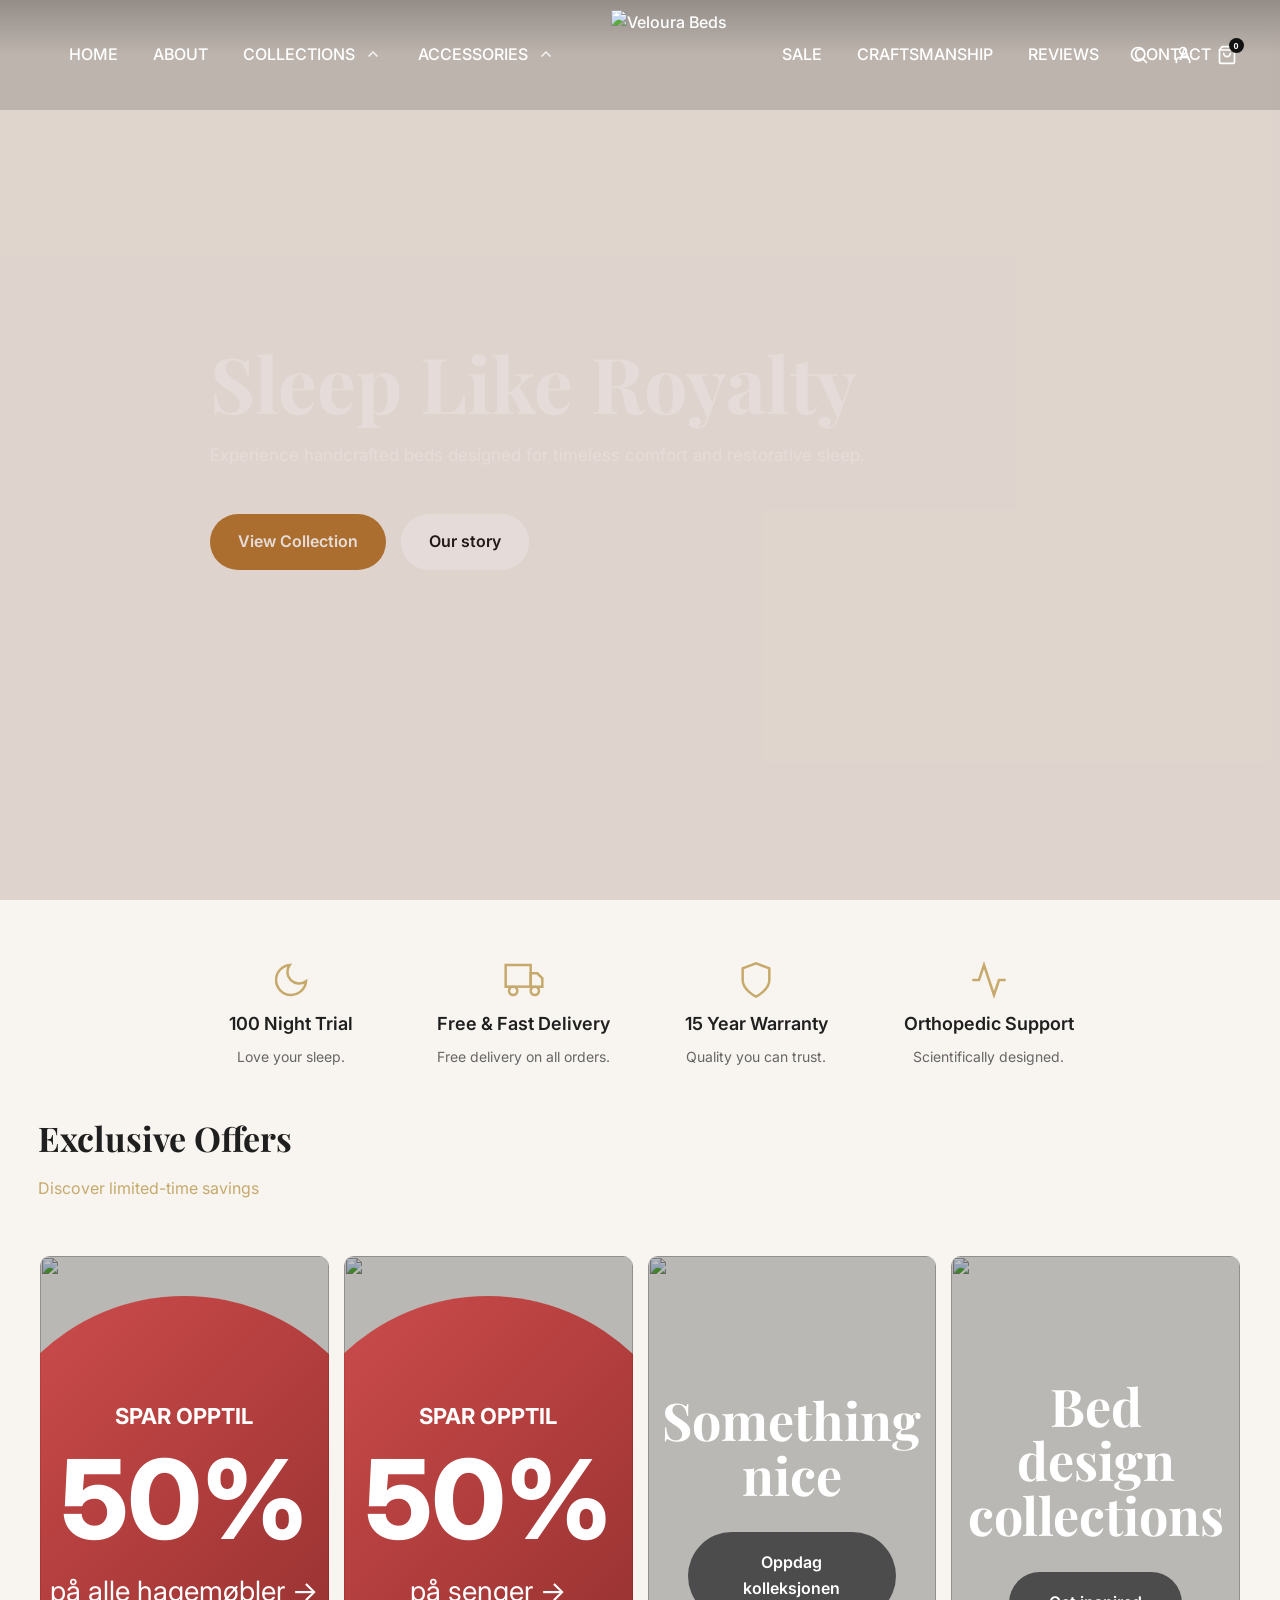
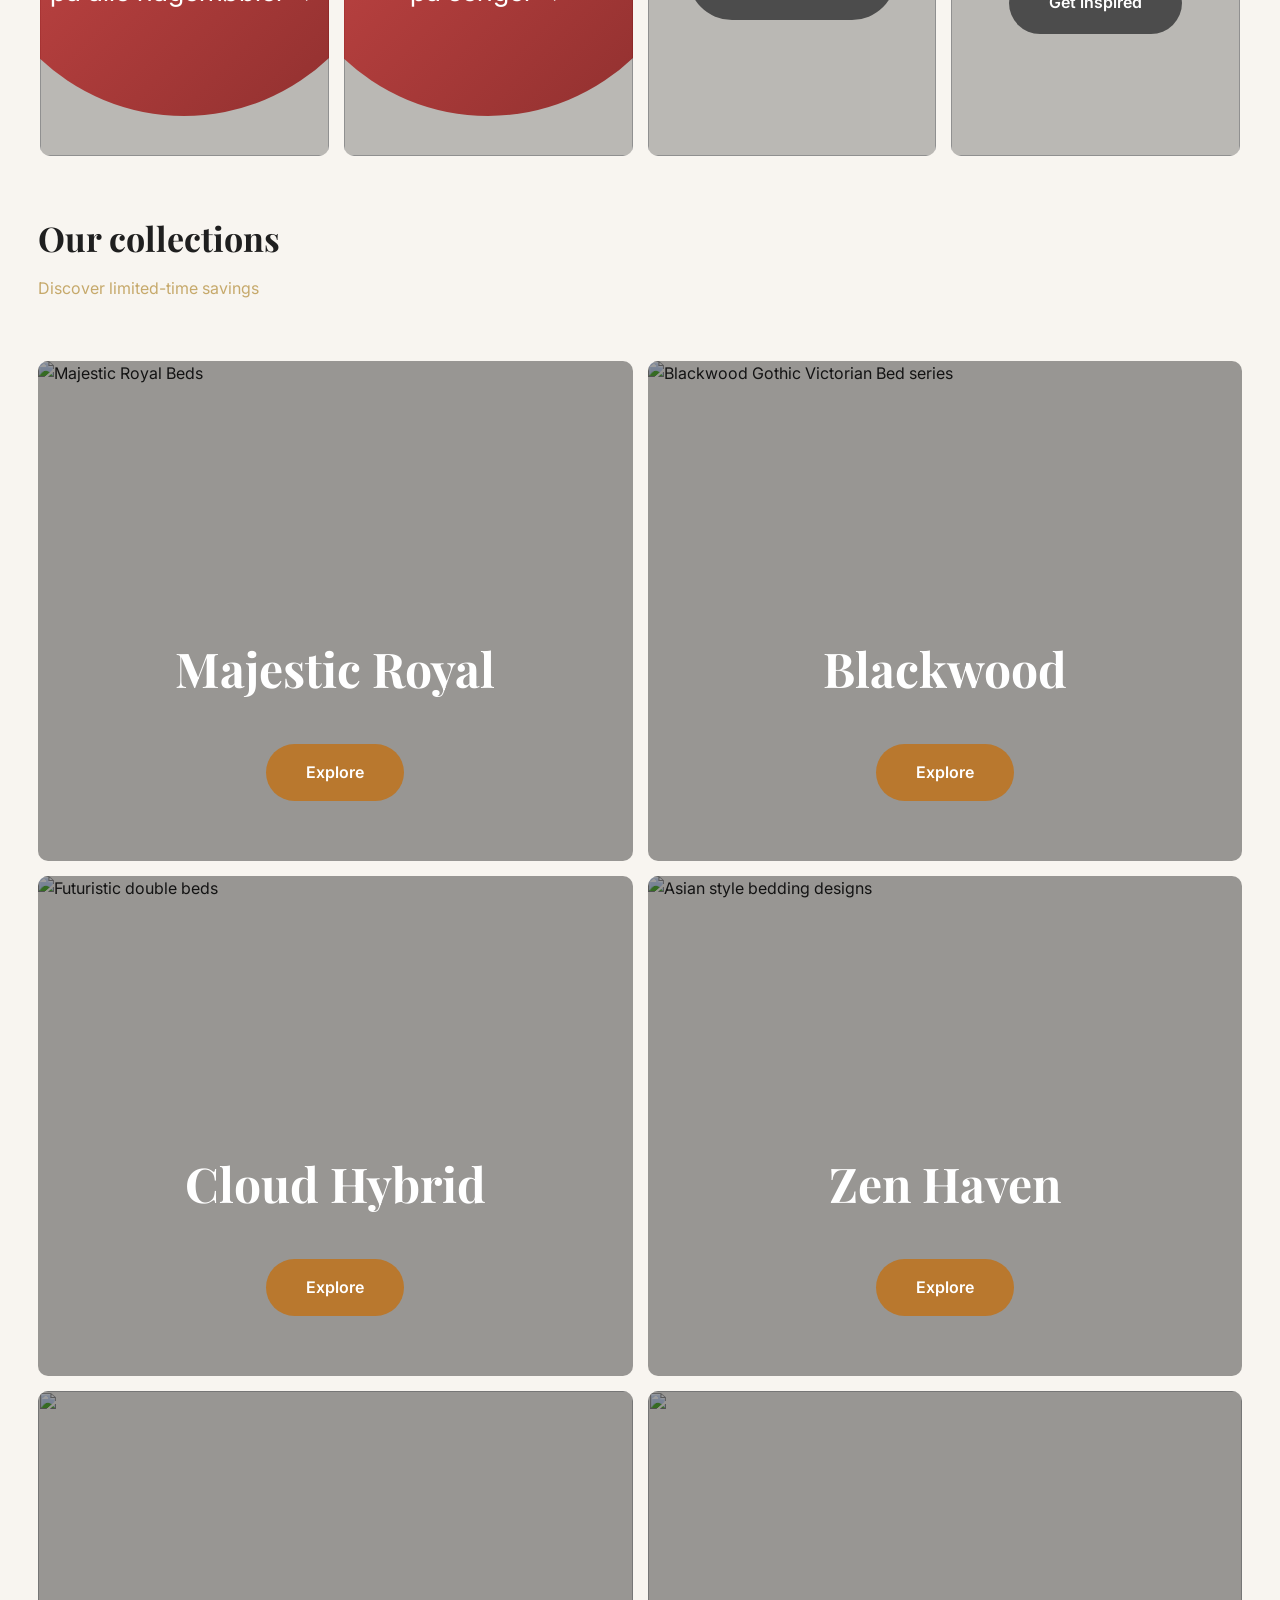
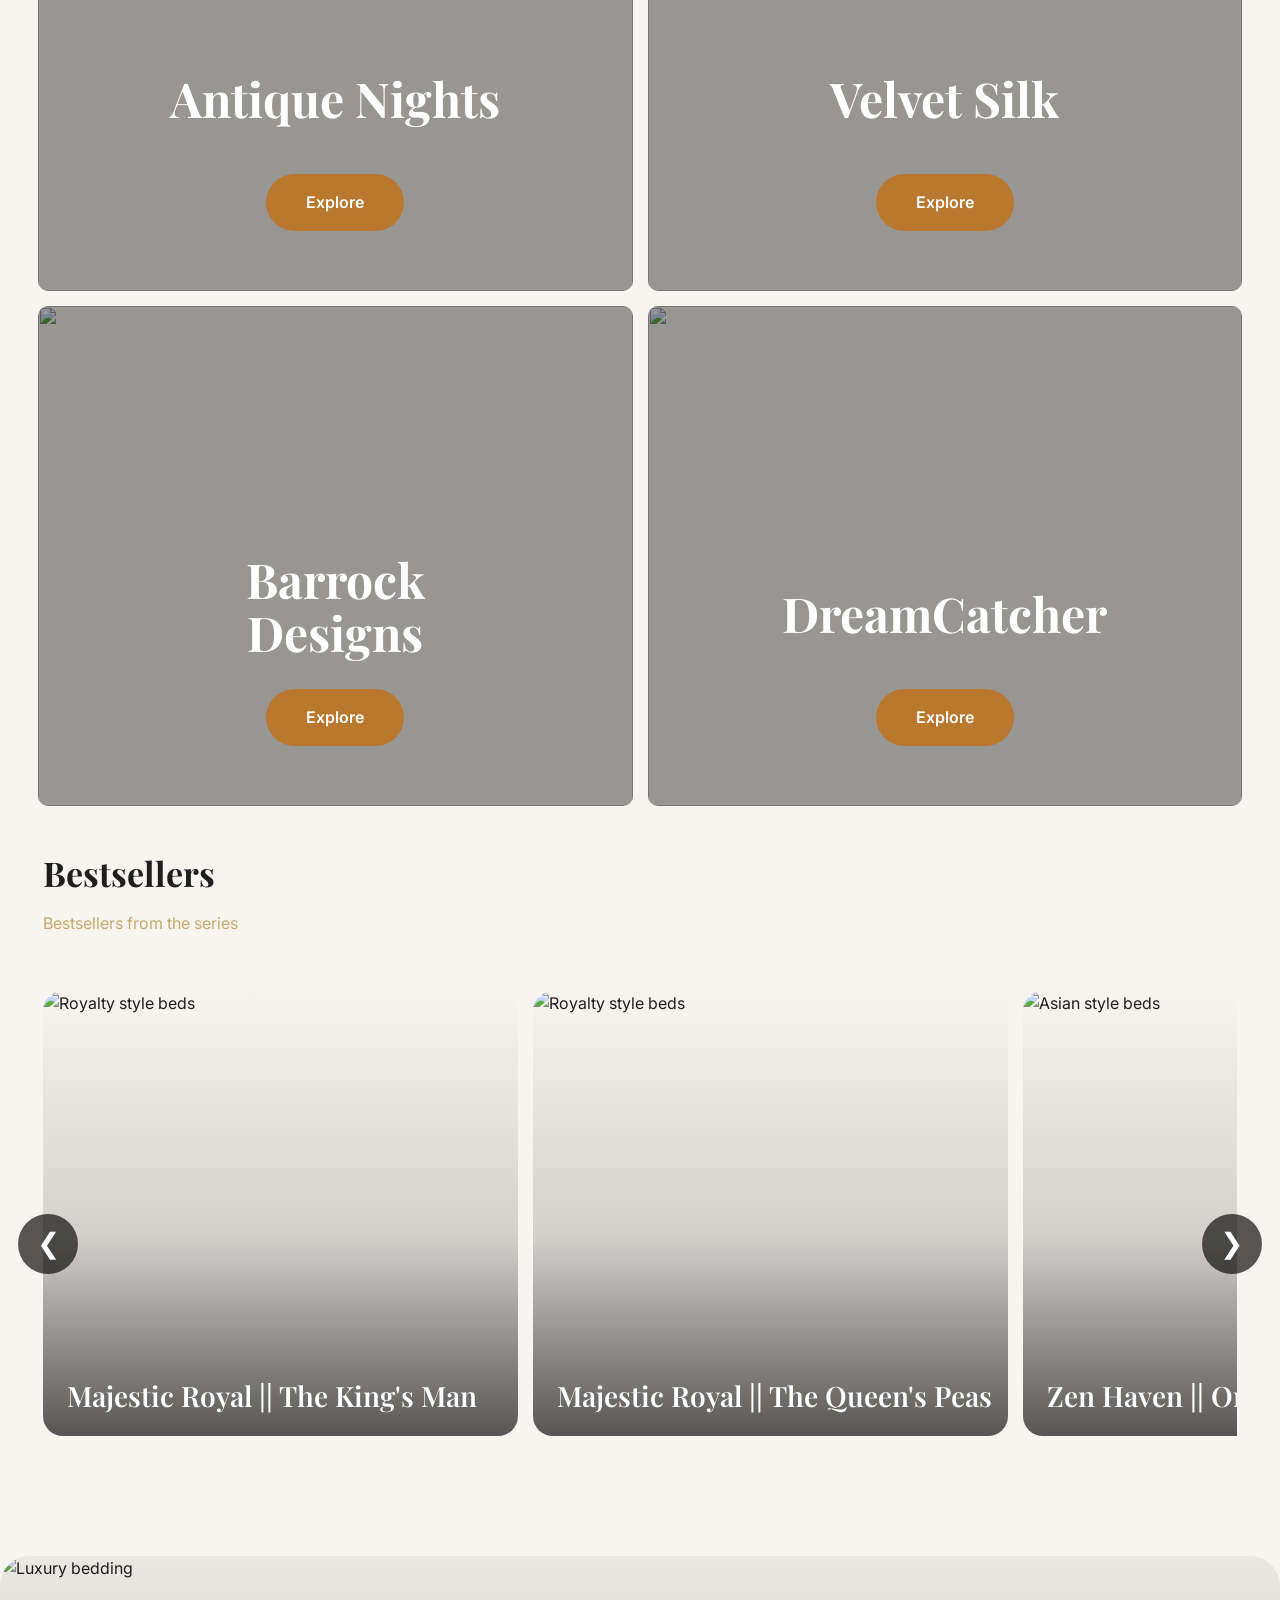
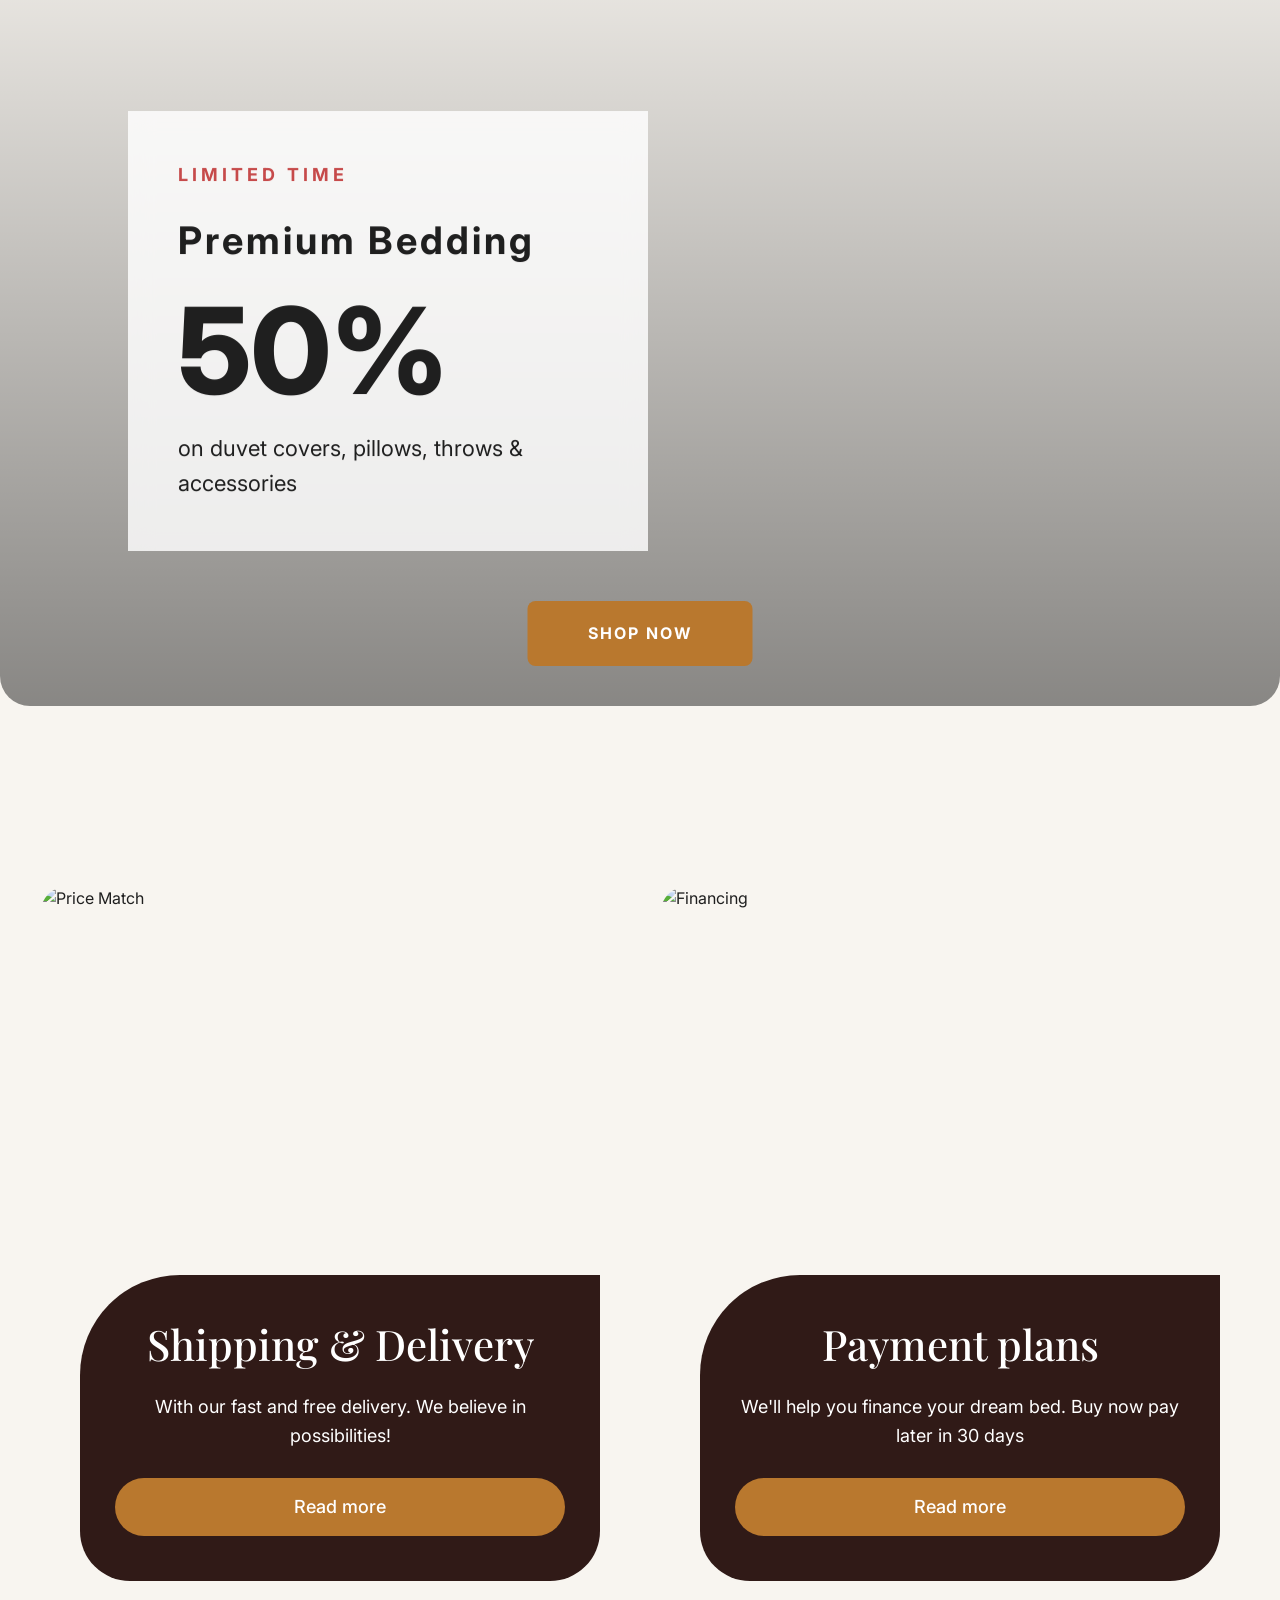
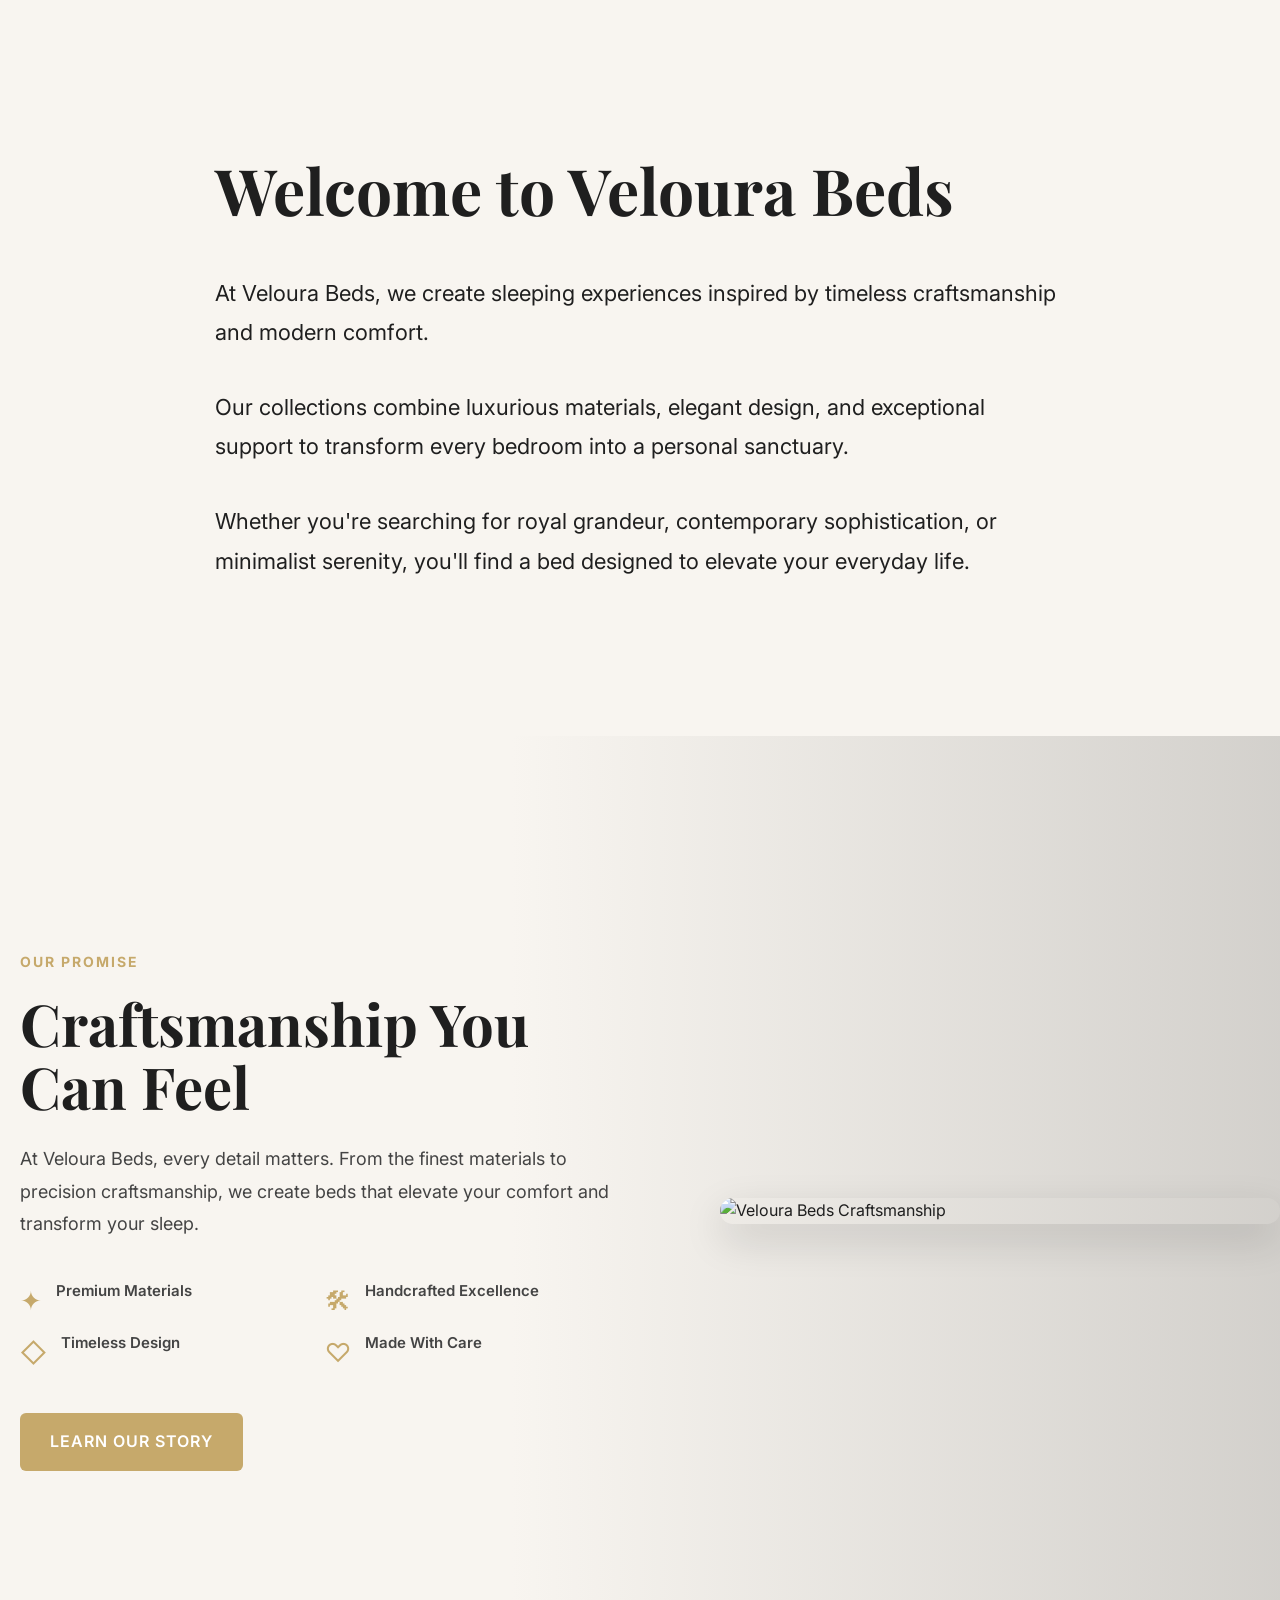
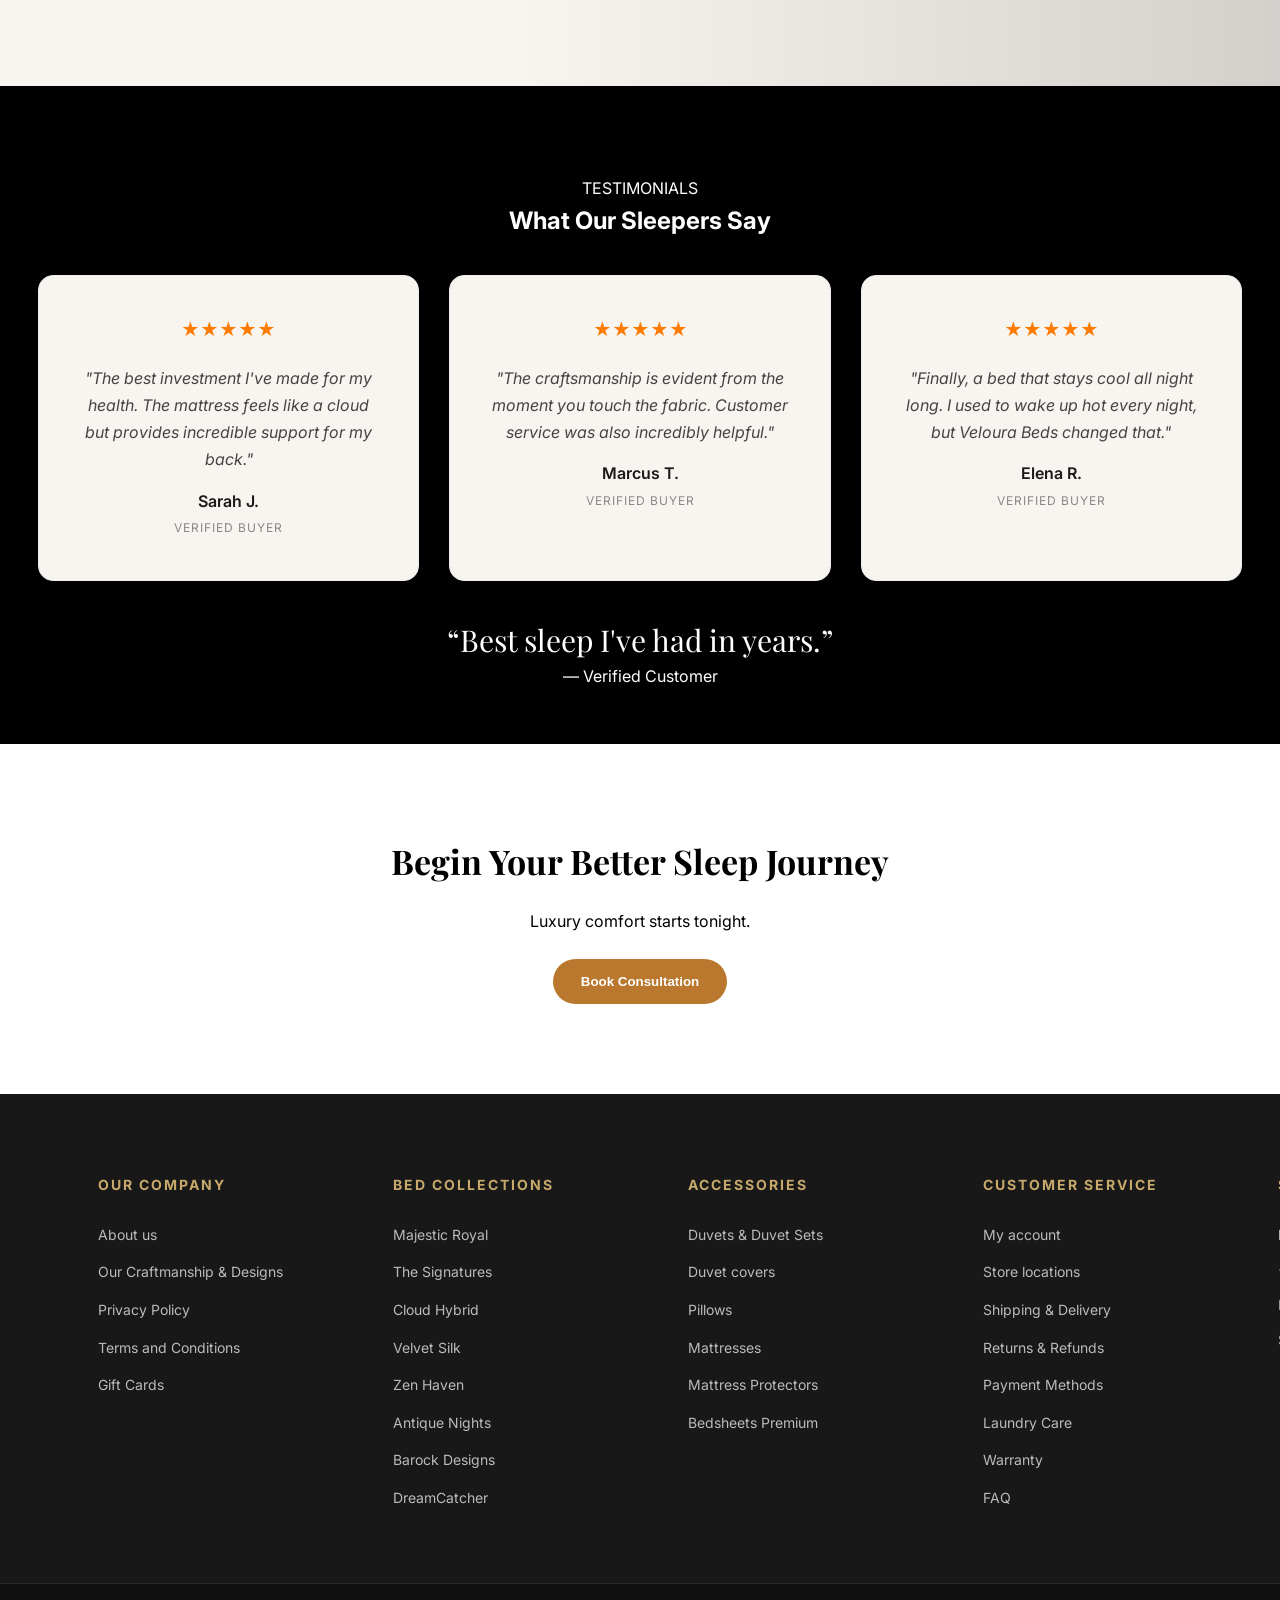
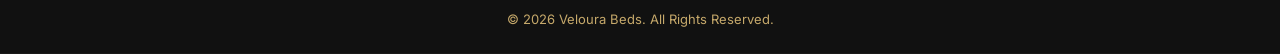
==== index.html @ b25296f1 "Update print statement from 'Hello' to 'Goodbye'" ====
<!-- =========================
VELOURA BEDS - BEGINNER PREMIUM VERSION
Save as: index.html
========================= -->
<!DOCTYPE html>
<html lang="en">
<head>
<meta charset="UTF-8">
<meta name="viewport" content="width=device-width, initial-scale=1.0">
<title>Veloura Beds</title>
<link rel="stylesheet" href="styleSheet-v.2.css">

<!-- Google Fonts -->
<link rel="preconnect" href="https://fonts.googleapis.com">
<link rel="preconnect" href="https://fonts.gstatic.com" crossorigin>

<link href="https://fonts.googleapis.com/css2?family=Playfair+Display:wght@600;700&family=Inter:wght@400;500;600&display=swap" rel="stylesheet">

</head>

<!-- ========================
NAVBAR
======================== -->
<header id="header">

</div>
<div class="container">
<nav>

<ul class="nav-links" id="navLinks">
    <li><a href="#">HOME</a></li>
    <li><a href="#">ABOUT</a></li>

 <!-- DROPDOWN START -->

    <li class="dropdown">
        <a href="javascript:void(0)" id="colLink">
            COLLECTIONS
            <svg class="arrow-icon" width="20" height="20" viewBox="0 0 20 20" fill="none" xmlns="http://www.w3.org/2000/svg">
                <mask id="mask0_1107_1307" maskUnits="userSpaceOnUse" x="0" y="0" width="20" height="20">
                    <rect width="20" height="20" transform="matrix(1 0 0 -1 0 20)" fill="#D9D9D9"></rect>
                </mask>
                <g mask="url(#mask0_1107_1307)">
                    <path d="M10 6.9375L5 11.9375L6.0625 13L10 9.0625L13.9375 13L15 11.9375L10 6.9375Z" fill="currentColor"></path>
                </g>
            </svg>
        </a>

    <!-- The Mega Menu Container -->
    <div class="mega-menu" id="colMenu">
        <div class="container mega-grid">
            <a href="majestic_royal.html" class="mega-item">
                <img src="./Pics_and_Wireframes/2150754887.jpg" alt="Luxury beds">
                <span>Majestic Royal</span>
            </a>

            <a href="#" class="mega-item">
                <img src="folder/ChatGPT Image Jun 21, 2026, 07_12_29 PM.png" alt="Gothic Victorian style bed series">
                <span>Blackwood</span>
            </a>

            <a href="#" class="mega-item">
                <img src="folder/ChatGPT Image May 8, 2026, 06_52_47 AM.png" alt="Futuristic double beds">
                <span>Cloud Hybrid</span>
            </a>

             <a href="#" class="mega-item">
                <img src="folder/2150497255.jpg" alt="DreamCather beds">
                <span>DreamCatcher</span>
            </a>

            <a href="#" class="mega-item">
                <img src="folder/ChatGPT Image May 8, 2026, 06_44_37 AM.png" alt="Luxury beds">
                <span>Antique Nights</span>
            </a>
    
            <a href="#" class="mega-item">
                <img src="./Pics_and_Wireframes/ChatGPT Image Jun 21, 2026, 06_50_51 PM.png" alt="Velvet Silk Beds">
                <span>Velvet Silk</span>
            </a>
             <a href="#" class="mega-item">
                <img src="./Pics_and_Wireframes/ChatGPT Image Jun 21, 2026, 06_00_32 PM.png" alt="Vintage inspired Beds">
                <span>Barock Designs</span>
            </a>
             <a href="#" class="mega-item">
                <img src="folder/ChatGPT Image Jun 21, 2026, 04_44_17 PM.png" alt="Iron beds">
                <span>Zen Haven</span>
            </a>

            <!-- Add more items as needed -->
        </div>
    </div>
</li>

<!-- ACCESSORIES MEGA MENU -->

   <li class="dropdown">
    <a href="javascript:void(0)" id="accLink">
        ACCESSORIES
        <svg class="arrow-icon" width="20" height="20" viewBox="0 0 20 20" fill="none" xmlns="http://www.w3.org/2000/svg">
            <mask id="mask0_1107_1308" maskUnits="userSpaceOnUse" x="0" y="0" width="20" height="20">
                <rect width="20" height="20" transform="matrix(1 0 0 -1 0 20)" fill="#D9D9D9"></rect>
            </mask>
            <g mask="url(#mask0_1107_1308)">
                <path d="M10 6.9375L5 11.9375L6.0625 13L10 9.0625L13.9375 13L15 11.9375L10 6.9375Z" fill="currentColor"></path>
            </g>
        </svg>
    </a>

    <div class="mega-menu" id="accMenu">
        <div class="container mega-grid">

            <a href="#" class="mega-item">
                <img src="./Pics_and_Wireframes/ChatGPT Image Jun 3, 2026, 11_04_58 PM.png" alt="Luxury mattresses">
                <span>Mattresses</span>
            </a>

            <a href="#" class="mega-item">
                <img src="./Pics_and_Wireframes/medium-vecteezy_close-up-mattress-soft-bed-comfort-sleep-bedroom-relaxation_74135412_medium.jpg" alt="Mattress Protectors">
                <span>Mattress Protection</span>
            </a>
            
            <a href="#" class="mega-item">
                <img src="./Pics_and_Wireframes/vecteezy_softness-and-elegance-old-fashioned-textiles-pile-high_32946706.jpg" alt="Premium duvets">
                <span>Duvets & Duvet covers</span>
            </a>

            <a href="#" class="mega-item">
                <img src="./Pics_and_Wireframes/StockCake-Luxurious_Pillow_Collection-1540977-medium.jpg" alt="Pillows">
                <span>Pillows & Pillowcases</span>
            </a>

            <a href="#" class="mega-item">
                <img src="./Pics_and_Wireframes/vecteezy_soft-pillows-on-bed-with-rumpled-sheets-and-colorful-ambient_74222308.jpg" alt="Bedsheets">
                <span>Bedsheets</span>
            </a>

              <a href="#" class="mega-item">
                <img src="./Pics_and_Wireframes/ChatGPT Image Jun 20, 2026, 11_22_23 PM.png" alt="Luxury Comforters">
                <span>Comforters</span>
            </a>

              <a href="#" class="mega-item">
                <img src="./Pics_and_Wireframes/a-satinfinished-fitted-sheet-smooth-and-soft-to-the-touch-perfectly-fitted-on-a-kingsize-bed-photo.jpg" alt="Luxury Throws">
                <span>Silk & Satins</span>
            </a>

            <a href="#" class="mega-item">
                <img src="./Pics_and_Wireframes/kelly-sikkema-_ZK691wQaS0-unsplash.jpg" alt="Luxury Throws">
                <span>Throws & Blankets</span>
            </a>

        </div>
    </div>
</li>

<li class="nav-logo">
    <a href="#">
        <img src="./Pics_and_Wireframes/ChatGPT Image LOGO transparent with text Jun 6, 2026, 06_25_38 PM.png"
             alt="Veloura Beds">
    </a>
</li>
<!-- DROPDOWN END -->
    <li><a href="#sale">SALE</a></li>
    <li><a href="#about">CRAFTSMANSHIP</a></li>
    <li><a href="#reviews">REVIEWS</a></li>
    <li><a href="#contact">CONTACT</a></li>
    </ul>

    <div class="nav-right">
        <button class="icon-btn search-trigger">
            <svg xmlns="http://www.w3.org/2000/svg" width="20" height="20" viewBox="0 0 24 24" fill="none" stroke="currentColor" stroke-width="2" stroke-linecap="round" stroke-linejoin="round"><circle cx="11" cy="11" r="8"></circle><line x1="21" y1="21" x2="16.65" y2="16.65"></line></svg>
        </button>

        <button class="icon-btn user-trigger">
        <svg xmlns="http://www.w3.org/2000/svg" width="20" height="20" viewBox="0 0 24 24" fill="none" stroke="currentColor" stroke-width="2" stroke-linecap="round" stroke-linejoin="round"><path d="M20 21v-2a4 4 0 0 0-4-4H8a4 4 0 0 0-4 4v2"></path><circle cx="12" cy="7" r="4"></circle></svg>
    </button>

        <button class="icon-btn cart-trigger">
            <svg xmlns="http://www.w3.org/2000/svg" width="20" height="20" viewBox="0 0 24 24" fill="none" stroke="currentColor" stroke-width="2" stroke-linecap="round" stroke-linejoin="round"><path d="M6 2L3 6v14a2 2 0 0 0 2 2h14a2 2 0 0 0 2-2V6l-3-4Z"></path><line x1="3" y1="6" x2="21" y2="6"></line><path d="M16 10a4 4 0 0 1-8 0"></path></svg>
            <span class="cart-count">0</span>
        </button>
    </div>
<div class="menu" id="menuBtn">☰</div>

</nav>
</div>
</header>

<!-- ========================
HERO
======================== -->
<section class="hero">
    <div class="container hero-content">
            <div class="hero-content">
                <h1>Sleep Like Royalty</h1>
                <p>Experience handcrafted beds designed for timeless comfort and restorative sleep.</p>
                    <div class="btn-group">
                        <a href="#products" class="btn gold">View Collection</a>
                        <a href="#about" class="btn light">Our story</a>
                    </div>
            </div>
    </div>
</section>

<!-- ========================
TRUST
======================== -->
<section class="trust reveal">
    <div class="trust-item">
            <svg class="trust-icon" width="24" height="24" viewBox="0 0 24 24" fill="none" stroke="currentColor" stroke-width="2">
                <path d="M21 12.79A9 9 0 1 1 11.21 3 7 7 0 0 0 21 12.79z"></path>
            </svg>
            <h4>100 Night Trial</h4>
            <p>Love your sleep.</p>
        </div>

        <div class="trust-item">
            <svg class="trust-icon" width="24" height="24" viewBox="0 0 24 24" fill="none" stroke="currentColor" stroke-width="2">
                <rect x="1" y="3" width="15" height="13"></rect>
                <polygon points="16 8 20 8 23 11 23 16 16 16 16 8"></polygon>
                <circle cx="5.5" cy="18.5" r="2.5"></circle>
                <circle cx="18.5" cy="18.5" r="2.5"></circle>
            </svg>
            <h4>Free & Fast Delivery</h4>
            <p>Free delivery on all orders.</p>
        </div>

        <div class="trust-item">
            <svg class="trust-icon" width="24" height="24" viewBox="0 0 24 24" fill="none" stroke="currentColor" stroke-width="2">
                <path d="M12 22s8-4 8-10V5l-8-3-8 3v7c0 6 8 10 8 10z"></path>
            </svg>
            <h4>15 Year Warranty</h4>
            <p>Quality you can trust.</p>
        </div>

        <div class="trust-item">
            <svg class="trust-icon" width="24" height="24" viewBox="0 0 24 24" fill="none" stroke="currentColor" stroke-width="2">
                <path d="M22 12h-4l-3 9L9 3l-3 9H2"></path>
            </svg>
            <h4>Orthopedic Support</h4>
            <p>Scientifically designed.</p>
        </div>
</section>

<!-- ========================
EXCLUSIVE OFFERS
======================== -->

<!-- SALE SECTION -->

<section class="campaign-section">

    <div class="container">
        <div class="title">
            <div class="title-text">
                <h2>Exclusive Offers</h2>
                <p>Discover limited-time savings</p>
            </div>
        </div>
    </div>

<section class="campaign-grid">

    <a href="#" class="campaign-card">
        <img src="./Pics_and_Wireframes/29870 (1).jpg" alt="">

        <div class="sale-circle">
            <span class="small-text">SPAR OPPTIL</span>
            <span class="big-text">50%</span>
            <span class="bottom-text">
                på alle hagemøbler →
            </span>
        </div>
    </a>

    <a href="#" class="campaign-card">
        <img src="./Pics_and_Wireframes/ChatGPT Image May 8, 2026, 06_44_37 AM.png" alt="">

        <div class="sale-circle">
            <span class="small-text">SPAR OPPTIL</span>
            <span class="big-text">50%</span>
            <span class="bottom-text">
                på senger →
            </span>
        </div>
    </a>

    <a href="#" class="campaign-card">

        <img src="./Pics_and_Wireframes/Antique-canopy-bed.jpg" alt="">

        <div class="campaign-overlay">
            <h3>Something nice</h3>

            <span class="campaign-btn">
                Oppdag kolleksjonen
            </span>
        </div>

    </a>

    <a href="#" class="campaign-card">

        <img src="./Pics_and_Wireframes/maxresdefault.jpg" alt="">

        <div class="campaign-overlay">
            <h3>Bed design collections</h3>

            <span class="campaign-btn">
                Get inspired
            </span>
        </div>

    </a>

</section>

<!-- ========================
PRODUCTION BOX 1
======================== -->

<div class="container">
    <div class="title">
            <div class="title-text">
                <h2>Our collections</h2>
                <p>Discover limited-time savings</p>
            </div>
        </div>
</div>

<section class="promo-section">

    <div class="promo-card">
        <img src="./2150754887.jpg" alt="Majestic Royal Beds">
        <div class="promo-overlay">
            <h3>Majestic Royal</h3>
            <a href="./majestic_royal.html" class="promo-btn">Explore</a>
        </div>
    </div>

    <div class="promo-card">
         <img src="./Pics_and_Wireframes/ChatGPT Image Jun 21, 2026, 06_31_23 PM.png" alt="Blackwood Gothic Victorian Bed series">
        <div class="promo-overlay">
            <h3>Blackwood</h3>
            <a href="#" class="promo-btn">Explore</a>
        </div>
    </div>

    <div class="promo-card">
        <img src="./Pics_and_Wireframes/ChatGPT Image May 8, 2026, 06_52_47 AM.png" alt="Futuristic double beds">
        <div class="promo-overlay">
            <h3>Cloud Hybrid</h3>
            <a href="#" class="promo-btn">Explore</a>
        </div>
    </div>

    <div class="promo-card">
        <img src="./Pics_and_Wireframes/ChatGPT Image Jun 21, 2026, 04_41_01 PM.png" alt="Asian style bedding designs">
        <div class="promo-overlay">
            <h3>Zen Haven</h3>
            <a href="#" class="promo-btn">Explore</a>
        </div>
    </div>

    <div class="promo-card">
        <img src="./Pics_and_Wireframes/sumojp-ai-generated-8698112_1280.png" alt="">
        <div class="promo-overlay">
            <h3>Antique Nights</h3>
            <a href="#" class="promo-btn">Explore</a>
        </div>
    </div>

    <div class="promo-card">
        <img src="./Pics_and_Wireframes/ChatGPT Image Jun 21, 2026, 07_04_21 PM.png" alt="">
        <div class="promo-overlay">
            <h3>Velvet Silk</h3>
            <a href="#" class="promo-btn">Explore</a>
        </div>
    </div>

    <div class="promo-card">
        <img src="./Pics_and_Wireframes/ChatGPT Image Jun 21, 2026, 06_25_49 PM.png" alt="">
        <div class="promo-overlay">
            <h3>Barrock Designs</h3>
            <a href="#" class="promo-btn">Explore</a>
        </div>
    </div>

    <div class="promo-card">
        <img src="./Pics_and_Wireframes/ai-generated-modern-bedroom-with-sunset-view-and-tranquil-design-free-photo.jpg" alt="">
        <div class="promo-overlay">
            <h3>DreamCatcher</h3>
            <a href="#" class="promo-btn">Explore</a>
        </div>
    </div>

</section>

<!-- ========================
PRODUCTION BOX 2
======================== -->
<section class="products reveal" id="products">
<div class="container">

<div class="title">
    <div class="title-text">
         <h2>Bestsellers</h2>
         <p>Bestsellers from the series</p>
    </div>
</div>

<!-- <div class="brand-grid"> -->
<div class="brand-slider-wrapper">
        <button class="brand-arrow prev">❮</button>
    <div class="brand-slider">

<!-- Brand Cards -->

        <a href="majestic_royal.html" class="brand-card">
            <img src="./Pics_and_Wireframes/ChatGPT Image Jun 3, 2026, 09_06_15 PM copy.png" alt="Royalty style beds">
            <span>Majestic Royal || The King's Man</span>
        </a>

         <a href="majestic_royal.html" class="brand-card">
            <img src="./Pics_and_Wireframes/ChatGPT Image Jun 3, 2026, 09_39_33 PM.png" alt="Royalty style beds">
            <span>Majestic Royal || The Queen's Peas</span>
        </a>

        <a href="#" class="brand-card">
            <img src="./Pics_and_Wireframes/ChatGPT Image Jun 21, 2026, 09_51_49 AM.png" alt="Asian style beds">
            <span>Zen Haven || Omh</span>
        </a>

            <a href="#" class="brand-card">
            <img src="./Pics_and_Wireframes/ChatGPT Image Jun 21, 2026, 09_52_03 AM.png" alt="Asian fusion series">
            <span>Zen Haven || State of Mind</span>
        </a>

        <a href="#" class="brand-card">
            <img src="./Pics_and_Wireframes/2151176371.jpg" alt="Futurustic Beds">
            <span>Cloud Hybrid || Above & Beyond</span>
        </a>
        
        <a href="#" class="brand-card">
            <img src="./Pics_and_Wireframes/ChatGPT Image Jun 21, 2026, 10_44_38 AM.png" alt="DreamCatcher series">
            <span>Cloud Hybrid || SnoozeHub</span>
        </a>

        <a href="#" class="brand-card">
            <img src="./Pics_and_Wireframes/ChatGPT Image Jun 21, 2026, 05_06_33 PM.png" alt="Gothic Victorian style series">
            <span>Blackwood || Noctyssa</span>
        </a>

        <a href="#" class="brand-card">
            <img src="./Pics_and_Wireframes/ChatGPT Image Jun 21, 2026, 05_19_09 PM.png" alt="Gothic Victorian style series">
            <span>Blackwood || Thaloria</span>
        </a>

        <a href="#" class="brand-card">
            <img src="./Pics_and_Wireframes/ChatGPT Image Jun 21, 2026, 05_27_11 PM.png" alt="DreamCatcher dreamy bed style">
            <span>DreamCatcher || Chase the Sun</span>
        </a>

           <a href="#" class="brand-card">
            <img src="./Pics_and_Wireframes/29887.jpg" alt="DreamCatcher dreamy bed style series">
            <span>DreamCatcher || Tranquility</span>
        </a>

        <a href="#" class="brand-card">
        <img src="./Pics_and_Wireframes/ChatGPT Image Jun 21, 2026, 01_33_12 PM.png">
        <span>Antique Nights || Indra</span>
    </a>

    <a href="#" class="brand-card">
            <img src="./Pics_and_Wireframes/ChatGPT Image Jun 21, 2026, 09_20_28 AM.png" alt="Antique Nights series">
            <span>Antique Nights || Arabia</span>
        </a>

    <a href="#" class="brand-card">
        <img src="./Pics_and_Wireframes/ChatGPT Image Jun 21, 2026, 10_01_47 AM.png">
        <span>Velvet Silk || Night of Satin</span>
    </a>

    <a href="#" class="brand-card">
        <img src="./Pics_and_Wireframes/ChatGPT Image Jun 21, 2026, 06_50_51 PM.png">
        <span>Velvet Silk || Smooth as Silk</span>
    </a>

    <a href="#" class="brand-card">
            <img src="./Pics_and_Wireframes/ChatGPT Image Jun 21, 2026, 06_00_32 PM.png" alt="Barrock minimalistic bed Design series">
            <span>Barrock Designs || Pegion</span>
        </a>

    <a href="#" class="brand-card">
            <img src="./Pics_and_Wireframes/ChatGPT Image Jun 21, 2026, 06_45_07 PM.png" alt="Barrock minimalistic bed Design series">
            <span>Barrock Designs || Solveg</span>
        </a>
</div>
    <button class="brand-arrow next">❯</button>
</div>
</section>

<!-- ========================
PRODUCT BANNER
========================  -->

<section class="accessory-banner" id="sale">
    <div class="banner-image">
        <img src="./Pics_and_Wireframes/pexels-anntarazevich-5629138.jpg" alt="Luxury bedding">

        <div class="banner-offer">
            <span class="offer-tag">
                LIMITED TIME
            </span>
            <h3>Premium Bedding</h3>
            <div class="offer-percent">
                50%
            </div>
            <p>
                on duvet covers, pillows,
                throws & accessories
            </p>
        </div>
        <a href="#" class="banner-btn">
            SHOP NOW
        </a>
    </div>
</section>

<!-- ========================
PRODUCTS FINANCE SOLUTION
======================== -->

<section class="service-section">

    <div class="service-card">
        <img src="./120960.jpg" alt="Price Match">

        <div class="service-content">
            <h3>Shipping & Delivery </h3>
            <p>With our fast and free delivery. We believe in possibilities!</p>
            <a href="#" class="service-btn">
                Read more
            </a>
        </div>
    </div>

    <div class="service-card">
        <img src="./Pics_and_Wireframes/5657.jpg" alt="Financing">

        <div class="service-content">
            <h3>Payment plans</h3>
            <p>We'll help you finance your dream bed. Buy now pay later in 30 days</p>
            <a href="#" class="service-btn">
                Read more
            </a>
        </div>
    </div>
</section>

<!-- ======================================
COMPANY EDITORIAL - ABOUT US WELCOMING TXT
=========================================== -->

<section class="company-editorial">

    <div class="container editorial-content">

        <h2>Welcome to Veloura Beds</h2>

        <p>
            At Veloura Beds, we create sleeping experiences inspired by
            timeless craftsmanship and modern comfort.
        </p>

        <p>
            Our collections combine luxurious materials, elegant design,
            and exceptional support to transform every bedroom into a
            personal sanctuary.
        </p>

        <p>
            Whether you're searching for royal grandeur, contemporary
            sophistication, or minimalist serenity, you'll find a bed
            designed to elevate your everyday life.
        </p>

    </div>

</section>

<!-- ========================
ABOUT
======================== -->

<section class="craftsmanship" id="about">
    <div class="craft-overlay"></div>
    <div class="container craft-grid">

        <!-- LEFT CONTENT -->
        <div class="craft-text">
            <span class="mini-title">OUR PROMISE</span>
            <h2>Craftsmanship You Can Feel</h2>
            <p>
                At Veloura Beds, every detail matters.
                From the finest materials to precision craftsmanship,
                we create beds that elevate your comfort
                and transform your sleep.
            </p>

                <!-- ICON ROW -->
                <div class="craft-icons">
                        <div class="icon-box">
                        <span>✦</span>
                        <p>Premium Materials</p>
                        </div>

                        <div class="icon-box">
                        <span>🛠</span>
                        <p>Handcrafted Excellence</p>
                        </div>

                        <div class="icon-box">
                        <span>◇</span>
                        <p>Timeless Design</p>
                        </div>

                        <div class="icon-box">
                        <span>♡</span>
                        <p>Made With Care</p>
                        </div>
                </div>
                <a href="#" class="craft-btn">LEARN OUR STORY</a>
        </div>
    <div class="craftsmanship-gallery">
    <img
        src="./Pics_and_Wireframes/ChatGPT Image Jun 7, 2026, 09_06_11 AM.png"
        alt="Veloura Beds Craftsmanship"
        class="craft-collage">
    </div>
</section>

<!-- ========================
TESTIMONIAL/REVIEWS
======================== -->
<section class="reviews reveal" id="reviews">

<div class="container">
    <div class="section-title">
            <span class="sub-label">TESTIMONIALS</span>
            <h2>What Our Sleepers Say</h2>
        </div>

        <div class="reviews-grid">
            <div class="review-card">
                <div class="stars">★★★★★</div>
                <p>"The best investment I've made for my health. The mattress feels like a cloud but provides incredible support for my back."</p>
                <div class="reviewer">
                    <div class="reviewer-info">
                        <span class="name">Sarah J.</span>
                        <span class="status">Verified Buyer</span>
                    </div>
                </div>
            </div>

            <div class="review-card">
                <div class="stars">★★★★★</div>
                <p>"The craftsmanship is evident from the moment you touch the fabric. Customer service was also incredibly helpful."</p>
                <div class="reviewer">
                    <div class="reviewer-info">
                        <span class="name">Marcus T.</span>
                        <span class="status">Verified Buyer</span>
                    </div>
                </div>
            </div>

            <div class="review-card">
                <div class="stars">★★★★★</div>
                <p>"Finally, a bed that stays cool all night long. I used to wake up hot every night, but Veloura Beds changed that."</p>
                <div class="reviewer">
                    <div class="reviewer-info">
                        <span class="name">Elena R.</span>
                        <span class="status">Verified Buyer</span>
                    </div>
                </div>
            </div>
        </div>
    </div>

<div class="quote" id="quote">
“Best sleep I've had in years.”
</div>

<p>— Verified Customer</p>
</div>

</section>

<!-- ========================
CTA
======================== -->

<section class="cta reveal" id="contact">
<div class="container">

<h2>Begin Your Better Sleep Journey</h2>
<p style="margin-bottom:25px;">Luxury comfort starts tonight.</p>

<button class="btn gold">Book Consultation</button>

</div>
</section>

<!-- ========================
FOOTER
======================== -->

<footer>
    <div class="container footer-grid">
        <!-- Brand Section -->
        <div class="footer-col brand">
            <div class="footer-logo">
                <img src="./Pics_and_Wireframes/ChatGPT Image LOGO transparent with text Jun 6, 2026, 06_25_38 PM.png">
            </div>
            <p>Crafted for majestic sleep.<br>Designed for your best life.</p>
            <div class="social-icons">
                <a href="#">📷</a> <a href="#">ⓕ</a> <a href="#">📍</a> <a href="#">▶</a>
            </div>
        </div>

                <!-- Shop Column -->
        <div class="footer-col">
            <h4>OUR COMPANY</h4>
            <ul>
                <li><a href="velouraBeds-about.html">About us</a></li>
                <li><a href="#">Our Craftmanship & Designs</a></li>
                <li><a href="#">Privacy Policy</a></li>
                <li><a href="#">Terms and Conditions</a></li>
                <li><a href="#">Gift Cards</a></li>
            </ul>
        </div>

        <!-- Collection Column -->
        <div class="footer-col">
                <h4>BED COLLECTIONS</h4>
                <ul>
                    <li><a href="#">Majestic Royal</a></li> <!-- This is a majestic royal bedding design (fancy expensive beds feels like royals)-->
                    <li><a href="#">The Signatures</a></li> <!-- This is the store's signature bedding design -->
                    <li><a href="#">Cloud Hybrid</a></li> <!-- This is a futuristic bedding design -->
                    <li><a href="#">Velvet Silk</a></li>
                    <li><a href="#">Zen Haven</a></li> <!-- This is a Asian fusion bedding design -->
                    <li><a href="#">Antique Nights</a></li> <!-- This is a ancient & antique bedding style design -->
                    <li><a href="#">Barock Designs</a></li>
                    <li><a href="#">DreamCatcher</a></li>
                    
                </ul>
            </div>

          <!-- Accessories Column -->
        <div class="footer-col">
                <h4>ACCESSORIES</h4>
                <ul>
                    <li><a href="#">Duvets & Duvet Sets</a></li>
                    <li><a href="#">Duvet covers</a></li>
                    <li><a href="#">Pillows</a></li>
                    <li><a href="#">Mattresses</a></li>
                    <li><a href="#">Mattress Protectors</a></li>
                    <li><a href="#">Bedsheets Premium</a></li>
                </ul>
            </div>

        <!-- Help Column -->
        <div class="footer-col">
            <h4>CUSTOMER SERVICE</h4>
            <ul>
                <li><a href="#">My account</a></li>
                <li><a href="#">Store locations</a></li>
                <li><a href="#">Shipping & Delivery</a></li>
                <li><a href="#">Returns & Refunds</a></li>
                <li><a href="#">Payment Methods</a></li>
                <li><a href="#">Laundry Care</a></li>
                <li><a href="#">Warranty</a></li>
                <li><a href="#">FAQ</a></li>
            </ul>
        </div>

        <!-- Support Column (Contact Info) -->
        <div class="footer-col">
            <h4>SUPPORT</h4>
            <p>hello@velourabeds.com</p>
            <p>+47 123-45678</p>
            <p>Mon - Fri: 9AM - 6PM</p>
            <p>Sat - Sun: 10AM - 4PM</p>
        </div>
    </div>

    <!-- Bottom Bar -->
    <div class="footer-bottom">
        <div class="container flex-bottom">
            <p>© 2026 Veloura Beds. All Rights Reserved.</p>
                <!--<a href="#">Privacy Policy</a> | <a href="#">Terms & Conditions</a>-->
            </div>
        </div>
    </div>
    
</footer>

<button id="backToTop" aria-label="Back to top">
    <svg width="22" height="22" viewBox="0 0 24 24">
        <path d="M6 15L12 9L18 15"
              fill="none"
              stroke="currentColor"
              stroke-width="2"/>
    </svg>
</button>

<!-- ========================
JAVASCRIPT
======================== -->
<script>

/* MOBILE MENU */
const menuBtn = document.getElementById("menuBtn");
const navLinks = document.getElementById("navLinks");

menuBtn.onclick = () => {
navLinks.classList.toggle("show");
};

/* NAVBAR SCROLL */
window.addEventListener("scroll", () => {

const header = document.getElementById("header");

if(window.scrollY > 50){
header.classList.add("scrolled");
}else{
header.classList.remove("scrolled");
}

});

const colLink = document.getElementById("colLink");
const colMenu = document.getElementById("colMenu");

colLink.onclick = (e) => {
    e.stopPropagation(); 
    colMenu.classList.toggle("active"); // This triggers the arrow rotation in CSS
};

// Close menu if clicking anywhere else
window.onclick = (event) => {
    if (colMenu.classList.contains("active")) {
        if (!colMenu.contains(event.target) && event.target !== colLink) {
            colMenu.classList.remove("active");
        }
    }
};

/* MEGA MENUS INTERACTION */

// Toggle Collections Menu
colLink.onclick = (e) => {
    e.stopPropagation();
    accMenu.classList.remove("active"); // Close Accessories if open
    colMenu.classList.toggle("active");
};

// Toggle Accessories Menu
accLink.onclick = (e) => {
    e.stopPropagation();
    colMenu.classList.remove("active"); // Close Collections if open
    accMenu.classList.toggle("active");
};

// Close Collections menu if clicking anywhere else & If clicking outside Accessories link and menu, close it
window.onclick = (event) => {
    if (colMenu.classList.contains("active")) {
        if (!colMenu.contains(event.target) && event.target !== colLink) {
            colMenu.classList.remove("active");
        }
    }

    if (!accMenu.contains(event.target) && event.target !== accLink) {
        accMenu.classList.remove("active");
    }
};

/* SCROLL REVEAL */
const reveals = document.querySelectorAll(".reveal");

function showReveal(){

reveals.forEach(item => {

const top = item.getBoundingClientRect().top;

if(top < window.innerHeight - 100){
item.classList.add("active");
}

});

}

window.addEventListener("scroll", showReveal);
showReveal();


/* BRAND SLIDER (MANUAL SLIDER CLICKING)*/

const brandSlider = document.querySelector(".brand-slider");
const brandPrev = document.querySelector(".brand-arrow.prev");
const brandNext = document.querySelector(".brand-arrow.next");

function smoothScroll(distance, duration) {

    const start = brandSlider.scrollLeft;
    const startTime = performance.now();

    function animate(currentTime) {

        const elapsed = currentTime - startTime;
        const progress = Math.min(elapsed / duration, 1);

        brandSlider.scrollLeft =
            start + distance * progress;;

        if(progress < 1){
            requestAnimationFrame(animate);
        }
    }

    requestAnimationFrame(animate);
}

function getScrollDistance() {
    const card = document.querySelector(".brand-card");
    const gap = 990; // matches your CSS gap
    return card.offsetWidth + gap;
}

brandNext.addEventListener("click", () => {
    brandSlider.scrollBy({
        left: getScrollDistance(),
        behavior: "smooth"
    });
});

brandPrev.addEventListener("click", () => {
    brandSlider.scrollBy({
        left: -getScrollDistance(),
        behavior: "smooth"
    });
});

/* BACK TO TOP BUTTON */

const backToTop = document.getElementById("backToTop");

backToTop.addEventListener("click", () => {
    window.scrollTo({
        top: 0,
        behavior: "smooth"
    });
});

window.addEventListener("scroll", () => {

    const pageHeight =
        document.documentElement.scrollHeight -
        window.innerHeight;

    const halfwayPoint = pageHeight * 0.5;

    if (window.scrollY > halfwayPoint) {
        backToTop.classList.add("show");
    } else {
        backToTop.classList.remove("show");
    }
});

// /* BRAND SLIDER (AUTO SLIDER) */
/*
const brandSlider = document.querySelector(".brand-slider");
const brandPrev = document.querySelector(".brand-arrow.prev");
const brandNext = document.querySelector(".brand-arrow.next");

let scrollInterval;

/*
function startScroll(direction) {
    let speed = 4;

    scrollInterval = setInterval(() => {
        speed = Math.min(speed + 0.1, 10);
        brandSlider.scrollLeft += direction * speed;
    }, 10);
}

/* ---------- CLICK ---------- 

brandNext.addEventListener("click", () => {
    brandSlider.scrollBy({
        left: 410,
        behavior: "smooth"
    });
});

brandPrev.addEventListener("click", () => {
    brandSlider.scrollBy({
        left: -410,
        behavior: "smooth"
    });
});

/* ---------- HOVER AUTO SCROLL ---------- 

function startScroll(direction) {
    scrollInterval = setInterval(() => {
        brandSlider.scrollLeft += direction;
    }, 10);
}

function stopScroll() {
    clearInterval(scrollInterval);
}

brandNext.addEventListener("mouseenter", () => {
    startScroll(8);
});

brandPrev.addEventListener("mouseenter", () => {
    startScroll(-4);
});

brandNext.addEventListener("mouseleave", stopScroll);
brandPrev.addEventListener("mouseleave", stopScroll);
*/

</script>

</body>
</html>
---- styleSheet-v.2.css ----
/* ========================
HEADING
======================== */
*{
    margin:0;
    padding:0;
    box-sizing:border-box;
}

html{
    scroll-behavior:smooth;
}

body{
    font-family:Inter,sans-serif;
    background:#f8f5f0;
    color:#1f1f1f;
    line-height:1.6;
}

img{
    width:100%;
    display:block;
}

a{
    text-decoration:none;
    color:inherit;
}

.container{
    width:94%;
    max-width:1600px;
    margin:auto;
}

header{
    position:fixed;
    top:0;
    left:0;
    width:100%;
    z-index:999;
    transition:.3s ease;    
    background: linear-gradient(to bottom, rgba(0, 0, 0, 0.336) 0%, rgba(0, 0, 0, 0.151) 50%); /* ADD THIS: A subtle dark gradient from the top down */
}

/* Ensure the scrolled state is solid enough */
header.scrolled {
    background: rgba(0, 0, 0, 0.85); /* Slightly darker for better contrast */
    backdrop-filter: blur(8px);
    box-shadow: 0 8px 25px rgba(0,0,0,0.2);
}

/*
header.scrolled{
    background:rgba(0, 0, 0, 0.705);
    backdrop-filter:blur(5px);
    box-shadow:0 8px 25px rgba(0,0,0,.08);
} */

header.scrolled nav{
    padding: 16px 0;
}

/* ========================
LOGO ABOVE NAVBAR
======================== */

/* .logo{
    font-family:'Playfair Display',serif;
    font-size:30px;
    font-weight:700;
    color:white;
    transition:.3s;
} */

.logo{
    display:flex;
    flex-direction:column;
    align-items:center;
    color:white;
    font-family:'Playfair Display',serif;
    font-size:30px;
    font-weight:700;
    transition:.3s;
}

.logo span{
    font-size:12px;
    letter-spacing: 5px;
    font-weight:600;
}

/* .logo img{
    height: 85px;
    transition: 0.3s ease;
    width: auto;
    display: block;
} */

.logo-wrapper{
    display:flex;
    justify-content:center;
    align-items:center;
    padding-top:20px;
    padding-bottom:10px;
}

.logo img{
    height: 55px;
    width:auto;
    display:block;
}

/* ========================
NAVBAR
======================== */

/* nav{
    display:flex;
    justify-content:space-between; 
    align-items:center;
    padding:24px 0;
    transition:.3s;
} */

/* nav{
    display:flex;
    justify-content:center;
    align-items:center;
    gap:60px;
    padding:10px 0 20px;
} */

nav{
    position:relative;
    display:flex;
    justify-content:center;
    align-items:center;
    padding:10px 0;
}

/* .nav-links{
    display:flex;
    gap:45px;
    list-style:none;
} */

.nav-links{
    display:flex;
    align-items:center;
    justify-content:center;
    gap:35px;
    list-style:none;
}

.nav-links a{
    color:white;
    font-weight:500;
    position:relative;
    transition:.3s;
}

.nav-links a::after{
    content:'';
    position:absolute;
    left:0;
    bottom:-6px;
    width:0%;
    height:2px;
    background:#dfa52a;
    transition:.3s;
} 

.nav-links a:hover::after{
    width:100%;
}

.nav-logo{
    margin:0 20px;
}

.nav-logo img{
    height:90px;
    width:auto;
    display:block;
    transition:0.3s ease;
}

.nav-logo a::after{
    display: none;
}

.menu{
    display:none;
    font-size:28px;
    cursor:pointer;
    color:white;
}

/* NAV RIGHT */
.nav-right{
    display:flex;
    align-items:center;
    gap:14px;
}

/* CART ICON */
.cart-icon{
    display:flex;
    align-items:center;
    gap:6px;
    background:var(--accent);
    color:white;
    padding:10px 14px;
    border-radius:50px;
    cursor:pointer;
    font-size:14px;
    font-weight:600;
    transition:0.3s;
}

.cart-icon:hover{
    transform:translateY(-2px);
    opacity:0.9;
}

/* ========================
   NAV UTILITY ICONS
   ======================== */

/* .nav-right {
    display: flex;
    align-items: center;
    gap: 15px;       /* This controls the distance between Search and Cart *
    margin-left: 20px; /* This controls the distance from the Menu links *
} */

.nav-right{
    position:absolute;
    right:0;
    top:50%;
    transform:translateY(-50%);
}

.icon-btn {
    background: none;
    border: none;
    padding: 5px;
    cursor: pointer;
    color: white;    /* default color: #c6a96b; Your Gold Color */
    display: flex;
    align-items: center;
    position: relative;
    transition: transform 0.3s ease, opacity 0.3s;
}

.icon-btn:hover {
    transform: translateY(-2px);
    opacity: 0.8;
}

/* Cart Badge Styling */
.cart-count {
    position: absolute;
    top: -2px;
    right: -2px;
    background: #111;  /* Dark background for the number */
    color: white;
    font-size: 9px;
    width: 15px;
    height: 15px;
    border-radius: 50%;
    display: flex;
    justify-content: center;
    align-items: center;
    font-weight: bold;
}

/* SLIDER NAVIGATION ARROWS */
.slider-nav {
    position: absolute;
    top: 50%;
    width: 100%;
    transform: translateY(-50%);
    display: flex;
    justify-content: space-between;
    padding: 0 40px; /* Distance from the edges */
    z-index: 20;
    pointer-events: none; /* Allows clicking items behind the container */
}

.nav-arrow {
    background: rgba(255, 255, 255, 0.1);
    backdrop-filter: blur(5px);
    border: 1px solid rgba(255, 255, 255, 0.2);
    color: white;
    width: 50px;
    height: 50px;
    border-radius: 50%;
    display: flex;
    justify-content: center;
    align-items: center;
    cursor: pointer;
    pointer-events: auto; /* Re-enables clicking for the buttons */
    transition: all 0.3s ease;
}

.nav-arrow:hover {
    background: #c6a96b; /* Brand Gold */
    border-color: #c6a96b;
    transform: scale(1.1);
}

/* ===================================
NAVBAR - THE FANCY STUFF & MEGA MENU
====================================== */

/* Align text and arrow */
#colLink,
#accLink {
    display: inline-flex;
    align-items: center;
    gap: 8px;
    line-height: 1;
}

/* Default Arrow State (Pointing UP as requested) */
.arrow-icon {
    transition: transform 0.3s ease; /* Smooth animation */
    transform: rotate(0deg); /* Default upward */
}

/* ACTIVE STATE (Pointing DOWN when clicked) */
/* We target the arrow inside the link when the menu has the 'active' class */
#colMenu.active ~ #colLink .arrow-icon,
.dropdown:has(#colMenu.active) .arrow-icon {
    transform: rotate(180deg);
}

/* ACTIVE STATE FOR BOTH ARROWS */
#colMenu.active ~ #colLink .arrow-icon,
.dropdown:has(#colMenu.active) .arrow-icon,
#accMenu.active ~ #accLink .arrow-icon,
.dropdown:has(#accMenu.active) .arrow-icon {
    transform: rotate(180deg);
}

/* Ensure the arrow changes color when the header is scrolled */
header.scrolled .arrow-icon {
    color: #bb983a;
}

/* MEGA MENU BASE */
.mega-menu {
    position: fixed; /* Fixed relative to the screen, not the link */
    top: 110px; /* Adjust based on your header height */
    left: 0;
    width: 100vw;
    background: rgb(0, 0, 0);
    backdrop-filter: blur(10px);
    box-shadow: 0 15px 30px rgba(0,0,0,0.2);
    padding: 40px 0;
    z-index: 1000;
    
    /* Hidden state */
    /* display: none; */
    opacity: 0;
    transform: translateY(-10px);
    transition: all 0.3s ease;

/* Transition States */
    opacity: 0;
    visibility: hidden; /* Menu exists but is non-interactive */
    transform: translateY(-15px); /* Starts slightly higher */
    transition: all 0.4s cubic-bezier(0.165, 0.84, 0.44, 1); /* Smooth "out" curve */
    pointer-events: none; /* Prevents clicking menu items while hidden */
}

/* Active State */
.mega-menu.active {
    opacity: 1;
    visibility: visible;
    transform: translateY(0); /* Slides down into place */
    pointer-events: auto; /* Re-enables clicking */
}

/* Optional: Add a slight delay to the images for a "staggered" feel */
.mega-menu.active .mega-item {
    animation: fadeInItem 0.5s ease forwards;
}

@keyframes fadeInItem {
    from { opacity: 0; transform: translateY(10px); }
    to { opacity: 1; transform: translateY(0); }
}

/* Show state */
.mega-menu.active {
    display: block;
    opacity: 1;
    transform: translateY(0);
}

/* THE GRID SYSTEM */
.mega-grid {
    display: grid;
    grid-template-columns: repeat(4, 1fr); /* 4 items per row */
    gap: 25px;
}

/* INDIVIDUAL ITEM */
.mega-item {
    display: flex;
    flex-direction: column;
    gap: 12px;
    transition: 0.3s;
}

.mega-item img {
    width: 100%;
    aspect-ratio: 4 / 3;
    object-fit: cover;
    border-radius: 12px; /* Rounded corners like your screenshot */
}

.mega-item span {
    font-weight: 600;
    font-size: 16px;
    color: #ffffff !important;
}

.mega-item:hover {
    transform: scale(1.02);
}

/* Adjust top position when header shrinks on scroll */
header.scrolled .mega-menu {
    /* top: 65px; */
    top: 110px;
}

/* Scroll text color */
header.scrolled .logo,
header.scrolled .nav-links a,
header.scrolled .menu{
color: #dfa52a;
/*Default color:#c6a96b; New color 1: #bb983a*/
}
/* Ensure icons turn white/black if you want them to change on scroll */
header.scrolled .icon-btn {
    color: #dfa52a; /* Keeps them gold even on scroll */
}
/* header.scrolled .nav-logo img{
    height: 65px;
}*/

/* ========================
HERO
======================== */

.hero{
    height:100vh;
    /*background:url('https://images.unsplash.com/photo-1505693416388-ac5ce068fe85?w=1600') center/cover;*/
    /* background:url('./soundsrelaxing89-ai-generated-8052806_1280.jpg') center/cover; */
    background:url('./Pics_and_Wireframes/ChatGPT\ Image\ Jun\ 3\,\ 2026\,\ 09_06_15\ PM\ copy.png') center/cover;
    position:relative;
    display:flex;
    align-items:center;
}

.hero::before{
    content:'';
    position:absolute;
    inset:0;
    background:rgba(112, 69, 49, 0.185);
}

.hero-content{
    flex: 1;  /* Takes up 50% of the width */
    text-align: left; /* Forces text to the left */
    color:white;
    margin-left: 105px;
    margin-bottom: 165px;
    max-width: 800px;
    /*position:relative;
    z-index:2;
    max-width:650px;*/
}

/* .hero h1{
    font-family:'Playfair Display',serif;
    font-size:74px;
    line-height:1.1;
    margin-bottom:20px;
} */

.hero h1{
    font-family:'Playfair Display',serif;
    font-size:77px;
    line-height:1.55;
}

/* .hero p{
    font-size:20px;
    margin-bottom:30px;
    max-width: 500px;
    color:#f0f0f0;
} */

.hero p{
    margin-bottom: 45px;
}

.btn-group{
    display:flex;
    gap:15px;
    flex-wrap:wrap;
}

.btn{
    padding:15px 28px;
    border:none;
    cursor:pointer;
    border-radius:50px;
    font-weight:600;
    transition:.3s;
}

.gold{
    /* background:#c6a96b; */
    background: #b9782e;
    color:white;
}

.light{
    background:white;
    color:#111;
}

.btn{
    padding:15px 28px;
    border:none;
    cursor:pointer;
    border-radius:50px;
    font-weight:600;
    transition:all .3s ease;
}

.btn:hover{
    transform:translateY(-5px);
    background:#d8b97a;
    box-shadow:0 8px 20px rgba(198,169,107,.35);
}

/* ========================
TRUST BADGES
======================== */

.trust {
    padding: 60px 0 20px; /* Reduced bottom padding to 20px */
    background:#f8f5f0;
    /* Create a grid that centers itself and its children */
    display: grid;
    grid-template-columns: repeat(4, 1fr);
    /*grid-template-columns: repeat(auto-fit, minmax(200px, 1fr));*/
    gap: 30px;
    max-width: 900px; /* Adjust this number to make it narrower or wider */
    margin: 0 auto;   /* Perfectly centers the narrowed group */
    justify-items: center; /* Centers the items in the grid columns */
}

.trust-item {
    text-align: center;
    display: flex;
    flex-direction: column;
    align-items: center; /* Centers the icon, h4, and p horizontally */
    padding: 0 10px;
    /*max-width: 250px;*/
}

.trust-icon {
    width: 40px;
    height: 40px;
    color: #c6a96b;
    stroke-width: 1.5;
    margin-bottom: 10px;
}

.trust-item h4 {
    font-size: 18px;
    font-weight: 600;
    margin-bottom: 8px;
}

.trust-item p {
    font-size: 14px;
    color: #666;
    line-height: 1.4;
}
/*
.trust {
    display: grid; grid-template-columns: repeat(4, 1fr);
    padding: 60px 5%; border-bottom: 1px solid var(--border); text-align: center;
    }
    
.trust-item h4 { font-size: 0.9rem; margin: 10px 0 5px; }
.trust-item p { font-size: 0.8rem; color: var(--gray);  }

/* New CSS to style the SVG Icons as Gold *
.trust-icon {
    width: 40px; /* Adjust size as needed *
    height: 40px;
    color: #c6a96b; /* Apply your premium gold color *
    stroke-width: 1.5; /* Makes the lines elegant and thin *
}

.trust-item h4 {
    font-size: 18px;
    font-weight: 600;
    margin-top: 10px;
}

.trust-item p {
    font-size: 14px;
    color: #666;
    max-width: 200px; /* Prevents long text lines *
}

/* ========================
PRODUCTS
======================== */
.products{
    /*padding: 30px 0 0;*/
    padding:5px 5px 0;
}

.title{
    text-align: center;
    margin-bottom: 55px;
}

.title h2{
    font-family:'Playfair Display',serif;
    font-size: 48px;
    margin-bottom: 10px;
    }

.product-grid{
    display: grid;
    grid-template-columns:repeat(auto-fit,minmax(380px,1fr));
    /* align-items: start; */
    /*grid-template-columns: 2fr 1fr 1fr;*/
    gap: 35px;
    margin-top: 10px; /* Small margin to keep it clean but close */
    /* gap:40px 35px; /* Adjusting vertical gap between cards if needed */
    
}

/* ==============================
FEATURED PRODUCT
/* =================================  */

.featured-card{
    grid-row:span 1;
/* position: relative; */
}

.featured-card .card-body{
    padding: 24px;
} 

.featured-card img{
    height: 550px;
    object-fit:cover;
}

.featured-card h2{
    font-size:32px;
    font-family:'Playfair Display',serif;
}

.featured-card .price{
    font-size:22px;
}

.card{
    /* background:rgb(238, 207, 187); */
    /* background:#331e03; /* Cards color */
    background:#140c01;
    color: white;
    border-radius: 18px;
    overflow: hidden;
    box-shadow: 0 10px 25px rgba(0,0,0,.06);
    transition: .3s;
    height: 500px;
}

/* .card:hover{
    transform: translateY(-10px);
} */

.card img{
    height: 350px;
    object-fit: cover;
}

/* .card-body{
    padding: 22px;
} */
.card-body{
    display: flex;
    flex-direction: column;
    flex-grow: 1;
    text-align: center;
}
.card-body .btn{
    margin-top: auto;
    align-self: center;
}

.card h3{
    margin-bottom: 8px;
}

.price{
    color:#c6a96b;
    font-weight: 700;
    margin-bottom: 14px;
}

/* ========================
PRODUCTS TITLE SECTION
======================== */
.title {
    display: flex;
    justify-content: space-between; /* Pushes title left and button right */
    align-items: flex-end;         /* Aligns button with the bottom of the text */
    margin-bottom: 55px;
    text-align: left;              /* Ensures text itself is left-aligned */
}

.title-text {
    display: flex;
    flex-direction: column;
    gap: 10px;
}

.title h2 {
    font-family: 'Playfair Display', serif;
    font-size: 48px;
    margin-bottom: 0; /* Removed margin to let flex handle spacing */
}

.title p {
    margin-bottom: 0;
    color: #c6a96b;
    /* Default color: #666; */
}

/* Optional: Adjust button size to match your mockup */
.title .btn-white {
    padding: 12px 24px;
    height: fit-content;
}

/* ==========================
NEW LUXURY CARD DESIGN
========================== */

/* .brand-grid{
    display:grid;
    grid-template-columns:repeat(4,1fr);
    gap:30px;
} */

.brand-slider-wrapper{
    position:relative;
    margin-top:55px;
    width:100%;
    max-width:1900px;
}

.brand-slider-wrapper::after{
    content:"";
    position:absolute;
    top:0;
    right:0;
    width:120px;
    height:100%;
    pointer-events:none;
}

.brand-slider{
    display:flex;
    gap:15px;
    overflow-x:auto;
    scroll-behavior:smooth;
    scrollbar-width:none;
}

.brand-slider::-webkit-scrollbar{
    display:none;
}

.brand-card{
    flex:0 0 475px;
    height:445px;
    position:relative;
    overflow:hidden;
    border-radius:20px;
    display:block;
}
    /* position:relative;
    height:445px;
    width:100%;
    overflow:hidden;
    border-radius:20px;
    text-decoration:none; 
}*/

.brand-arrow{
    position:absolute;
    top:50%;
    transition:
        background .3s ease,
        transform .25s ease;
    /*transform:translateY(-50%);*/

    width:60px;
    height:60px;

    border:none;
    border-radius:50%;

    background:rgba(0,0,0,.65);
    color:white;

    font-size:28px;
    cursor:pointer;

    z-index:20;

    transition:.3s;
}

.brand-arrow:hover{
    background:#c6a96b;
    /* transform:translateY(-50%) scale(1.08); */
}

.brand-arrow.prev{
    left:-25px;
}

.brand-arrow.next{
    right:-25px;
}

.brand-card img{
    width:100%;
    height:100%;
    object-fit:cover;
    transition:0.6s ease;
}

.brand-card::before{
    content:"";
    position:absolute;
    inset:0;

    background:
    linear-gradient(
        to top,
        rgba(0,0,0,.65) 0%,
        rgba(0,0,0,.15) 45%,
        rgba(233, 42, 42, 0) 100%
    );

    z-index:1;
}

.brand-card span{
    position:absolute;
    left:24px;
    bottom:24px;

    z-index:2;

    color:white;
    font-family:'Playfair Display',serif;
    font-size:28px;
    font-weight:600;
    line-height:1.2;
}

.brand-card:hover img{
    transform:scale(1.08);
}

/* ==========================
CAMPAIGN DESIGN
========================== */


.campaign-grid{
    display:grid;
    grid-template-columns:repeat(4,1fr);
    gap:15px;
    max-width:1900px;
    margin:55px auto;
    padding:0 40px;
}

.campaign-card{
    position:relative;
    height:500px;
    overflow:hidden;
    display:block;
    border-radius: 10px;
}

.campaign-card img{
    width:100%;
    height:100%;
    object-fit:cover;

    transition:.5s;
}

.campaign-card::before{
    content:"";
    position:absolute;
    inset:0;

    background:rgba(0,0,0,.25);
    z-index:1;
}

.campaign-card:hover img{
    transform:scale(1.05);
}

.sale-circle{
    position:absolute;

    width:420px;
    height:420px;

    border-radius:50%;

    background:
    linear-gradient(
        135deg,
        rgba(214,43,43,.75) 0%,
        rgba(173,20,20,.75) 50%,
        rgba(125,0,0,.75) 100%
    );

    left:50%;
    top:50%;

    transform:translate(-50%,-50%);

    z-index:2;

    display:flex;
    flex-direction:column;
    justify-content:center;
    align-items:center;

    text-align:center;

    color:white;
}

.small-text{
    font-size:22px;
    font-weight:700;
    margin-bottom:10px;
}

.big-text{
    font-size:110px;
    font-weight:800;
    line-height:1;
}

.bottom-text{
    font-size:28px;
    margin-top:15px;
}

.campaign-overlay{
    position:absolute;
    inset:0;

    z-index:2;

    display:flex;
    flex-direction:column;

    justify-content:center;
    align-items:center;

    text-align:center;

    padding:40px;
}

.campaign-overlay h3{
    color:white;

    font-family:'Playfair Display', serif;

    font-size:52px;
    line-height:1.05;

    margin-bottom:30px;
}

.campaign-btn{
    background:#4c4c4c;
    color:white;

    padding:18px 40px;

    border-radius:999px;

    font-weight:600;

    transition:.3s;
}

.campaign-btn:hover{
    background:#c6a96b;
} 

.campaign-section{
    margin-top:25px;     /* move section upward */
}

.campaign-section .title{
    margin-bottom:25px;  /* smaller gap between title and cards */
}

/* ========================
PRODUCT CARDS
======================== */

.promo-section{
    display:grid;
    grid-template-columns:repeat(auto-fit,minmax(410px,1fr));
    gap: 15px;
    padding:35px 3%;
}

.promo-card{
    position:relative;
    height:500px;
    overflow:hidden;
    cursor:pointer;
    border-radius:10px;
}

.promo-card img{
    width:100%;
    height:100%;
    object-fit:cover;
    transition:0.6s ease;

    transition:
        transform 0.6s ease,
        filter 0.6s ease;
}

/* .promo-overlay{
    position:absolute;
    inset:0;

    background:rgba(0,0,0,0.35);

    display:flex;
    flex-direction:column;
    justify-content:center;
    align-items:center;

    text-align:center;
    padding:30px;
} */

.promo-overlay{
    position:absolute;
    inset:0;
    transition:background 0.6s ease;
    background:rgba(0, 0, 0, 0.39);
    display:flex;
    flex-direction:column;
    justify-content:flex-end;
    align-items:center;
    text-align:center;
    padding-bottom:60px;
}

.promo-card:hover .promo-overlay{
    background:rgba(41, 30, 30, 0.15);
}

.promo-overlay h3{
    color:white;
    font-family:'Playfair Display',serif;
    font-size:48px;
    line-height:1.1;
    max-width:350px;
    min-height: 90px; /* keeps all headings same height */
    display:flex;
    align-items:center;
    justify-content:center;
    margin-bottom:30px;
}

/* .promo-overlay h3{
    color:white;
    font-family:'Playfair Display',serif;
    font-size:48px;
    line-height:1.1;
    max-width:350px;
    margin-bottom:30px;
} */

.promo-btn{
    background:#b9782e; /* (Default: background:#3d3d45;) */ 
    color:white;
    padding:16px 40px;
    border-radius:999px;
    font-weight:600;
    transition:0.8s;
}

.promo-btn:hover{
    /* background:#aa5524a4; */
    background:#412610;;
}

.promo-card:hover img{
    transform:scale(1.08);
    filter:brightness(1.05);
}

.promo-section + .title,
.title:has(+ .promo-section) {
    max-width: 1600px;
    width: 94%;
    margin: 0 auto 55px;
}

/* ==========================
SERVICE CARDS
========================== */

.service-section{
    display:grid;
    grid-template-columns:repeat(2, 1fr);
    gap:40px;
    max-width:1500px;
    margin:100px auto;
    padding:0 40px;
}

.service-card{
    position:relative;
    margin-top:60px;
}

.service-card img{
    width: 100%;
    height: 650px;
    object-fit:cover;
    border-radius:28px;
    display:block;
}

.service-content{
    position:absolute;
    left:40px;
    bottom:-45px;
    width: 520px;
    background:#301a17;
    color: white;
    border-radius: 100px 0 50px 50px;
    padding:45px 35px;
}

.service-content h3{
    font-family:'Playfair Display', serif;
    font-size:42px;
    font-weight:500;
    line-height:1.15;
    margin-bottom:25px;
    text-align: center;
}

.service-content p{
    font-size:18px;
    margin-bottom:25px;
    text-align: center;
    min-height:60px; /* keeps all descriptions same height */
}

.service-btn{
    /* display:inline-flex; */
    display: flex;
    justify-content:center;
    align-items:center;
    min-width:230px;
    height:58px;
    background:#b9782e;
    color:white;
    border-radius:999px;
    margin:0 auto; /* Centers the button */
    font-size:18px;
    font-weight:500;

    transition:.3s;
}

.service-btn:hover{
    background:#3a1a1a;
}

/* ========================
ABOUT
======================== *
.about{
padding:100px 0;
background:white;
}

.about-wrap{
display:grid;
grid-template-columns:1fr 1fr;
gap:50px;
align-items:center;
}

.about h2{
font-family:'Playfair Display',serif;
font-size:46px;
margin-bottom:18px;
}*/

/* ========================
COMPANY STORY
======================== */

.company-editorial{
    padding:120px 0;
}

.editorial-content{
    max-width:850px;
    margin:auto;
}

.editorial-content h2{
    font-family:'Playfair Display',serif;
    font-size:64px;
    line-height:1.05;
    margin-bottom:50px;
}

.editorial-content p{
    font-size:22px;
    line-height:1.8;
    margin-bottom:35px;
}

/* ========================
PRODUCTION COMMMERCIAL
===========================*/

.accessory-banner{
    margin:120px auto;
    max-width:1900px;
}

.banner-image{
    position:relative;
    overflow:hidden;
    border-radius:30px;
}

.banner-image img{
    width:100%;
    height:750px;
    object-fit:cover;
}

.banner-image::before{
    content:"";
    position:absolute;
    inset:0;
    background:
    linear-gradient(
        to bottom,
        rgba(0,0,0,.05),
        rgba(0,0,0,.45)
    );
}

.banner-offer{
    position:absolute;
    top:50%;
    left:10%;
    transform:translateY(-50%);
    background:rgba(255,255,255,.82);
    backdrop-filter:blur(12px);
    padding:50px;
    width:520px;
}

.offer-tag{
    color:#c64a4a;
    font-size:18px;
    letter-spacing:4px;
    font-weight:700;
}

.banner-offer h3{
    font-size:38px;
    margin:20px 0;
    letter-spacing:3px;
}

.offer-percent{
    font-size:120px;
    font-weight:800;
    line-height:1;
}

.banner-offer p{
    font-size:22px;
    margin-top:20px;
}

.banner-btn{
    position:absolute;
    left:50%;
    bottom:40px;
    transform:translateX(-50%);
    background: #b9782e;
    /* border:1px solid white; */
    color:white;
    padding:20px 60px;
    border-radius:8px;
    font-weight:700;
    letter-spacing:2px;
    transition:.3s;
}

.banner-btn:hover{
    /* background:#c6a96b; */
    /* background: #b9782e; */
    background: #412610;
    /* border-color:#eeaf28; */
    transition: 0.8s;
}

#sale{
    scroll-margin-top: 140px;
}

/* =========================
CRAFTSMANSHIP SECTION
========================= */

.craftsmanship-gallery{
    /*display: flex;*/
    justify-content: flex-end;
    margin-left: 80px;
    align-items: center;
    padding: 60px 0;
}

:root{
    --collage-width:1000px;
}
.craft-collage{
    width: 100%;
    max-width:var(--collage-width) /* Change this whenever you want */;
    height: auto;
    border-radius:20px;
    box-shadow:0 15px 40px rgba(0,0,0,.15);
}

.craftsmanship{
    position:relative;
    min-height:950px;

/* Background image */
background:
    linear-gradient(
    90deg,
    rgba(248,245,240,0.96) 0%,
    rgba(248,245,240,0.92) 40%,
    rgba(0,0,0,0.15) 100%),
    url("./Pics_and_Wireframes/3fc736f3-b147-4a79-bf2c-0508c1447394.jpg");
    background-size: cover;
    background-position:center;
    display:flex;
    align-items:center;
    overflow:hidden;
}

.craft-grid{
    display:grid;
    grid-template-columns:1fr 1fr;
    align-items:center;
    width:100%;
}

/* LEFT SIDE */
.craft-text{
    max-width:800px;
    padding:80px 20px;
    z-index:2;
}

.mini-title{
    color:#c6a96b;
    font-size:14px;
    font-weight:700;
    letter-spacing:2px;
    display:block;
    margin-bottom:18px;
}

.craft-text h2{
    font-family:'Playfair Display',serif;
    font-size:58px;
    line-height:1.1;
    margin-bottom:24px;
    color:#1f1f1f;
}

.craft-text p{
    font-size:18px;
    color:#444;
    margin-bottom:40px;
    line-height:1.8;
}

/* ICON ROW */
.craft-icons{
    display:grid;
    grid-template-columns:repeat(2,1fr);
    gap: 10px;
    margin-bottom:40px;
}

.icon-box{
    display:flex;
    align-items:flex-start;
    gap:14px;
}

.icon-box span{
    font-size:26px;
    color:#c6a96b;
}

.icon-box p{
    margin:0;
    font-size:15px;
    font-weight:600;
    line-height:1.4;
}

/* BUTTON */
.craft-btn{
    display:inline-block;
    background:#c6a96b;
    color:white;
    padding:16px 30px;
    border-radius:6px;
    font-weight:600;
    letter-spacing:1px;
    transition:.3s;
}

.craft-btn:hover{
    transform:translateY(-3px);
    /* background:#b89555; */
    background: #b9782e;
}

/* Container for the image - helps with positioning */
.craft-image-wrapper {
    flex: 1;
    display: flex;
    justify-content: center; /* Centers image in its half of the screen */
    align-items: center;
}

/* The actual image resize logic */
.craft-image-wrapper img {
    /* CHANGE THESE VALUES TO RESIZE */
    width: 100%;
    max-width: 500px;  /* This controls the width */
    height: 400px;     /* This controls the height */
    object-fit: cover; /* Crucial: Keeps the image from stretching */
    border-radius: 15px;
    box-shadow: 0 10px 30px rgba(0,0,0,0.1);
    margin: 20px; /* Margin/Padding adjustment to keep it away from the edges */
}

/* MOBILE */
@media(max-width:900px){

.craftsmanship{
    background-position:center;
    padding:80px 0;
}

.craft-grid{
    grid-template-columns:1fr;
}

.craft-text h2{
    font-size:42px;
}

.craft-icons{
    grid-template-columns:1fr;
}
}

/* Ensure background image disappears or changes on mobile for readability */
@media (max-width: 900px) {
    .craftsmanship {
        background: #fff; /* Solid white background on mobile */
        padding: 60px 0;
        text-align: center;
    }
    .craft-content {
        margin: 0 auto;
    }
    .craft-features {
        justify-content: center;
    }
}

/* ========================
REVIEWS SECTION
======================== */
.reviews{
    padding: 90px 0 55px 0; /* Increases the bottom padding value (the 3rd number) to push the CTA section down */
    text-align:center;
    background-color: #000;
    color: white;
}

.quote{
    font-family:'Playfair Display',serif;
    font-size:30px;
    max-width:700px;
    margin:auto;
    margin-top:35px;
    margin-bottom:0; /* Adjust this value (e.g., 40px, 50px) to make the space wider or tighter. Keep your existing font or styling rules here */
    color: white;
}

.section-title {
    text-align: center;
    margin-bottom:35px;
    color: white;
}

.reviews-grid {
    display: grid;
    grid-template-columns: repeat(auto-fit, minmax(300px, 1fr));
    gap: 30px;
}

.review-card {
    background: #f8f5f0; /* Soft off-white to match your theme */
    padding: 40px;
    border-radius: 15px;
    transition: transform 0.3s ease;
    border: 1px solid #eee;
}

/* .review-card:hover {
    transform: translateY(-10px);
    box-shadow: 0 15px 30px rgba(0,0,0,0.05); 
} */

.stars {
    color: #ff7b00; /* Your signature gold color #c6976b */
    font-size: 18px;
    margin-bottom: 20px;
}

.review-card p {
    font-style: italic;
    color: #444;
    line-height: 1.7;
    margin-bottom: 15px; /* Increased this to push the name/status further down */
    position: relative;
}

.reviewer-info .name {
    display: block;
    font-weight: 600;
    color: #1a1a1a;
    font-size: 16px;
}

.reviewer-info .status {
    font-size: 12px;
    color: #888;
    text-transform: uppercase;
    letter-spacing: 1px;
}

/* Mobile responsive centering */
@media (max-width: 768px) {
    .reviews-grid {
        grid-template-columns: 1fr;
    }
}

/* ========================
CTA
======================== */
.cta{
padding:90px 0;
background:#ffffff;
color:rgb(0, 0, 0);
text-align:center;
}

.cta h2{
font-family:'Playfair Display',serif;
font-size:48px;
margin-bottom:20px;
}

/* ========================
FOOTER
======================== */
/*footer{
padding:45px 0;
text-align:center;
background:#000;
color:#bbb;
}*/

footer {
    background: linear-gradient(rgba(0,0,0,0.9), rgba(0,0,0,0.9)), 
                url('https://images.unsplash.com/photo-1505693416388-ac5ce068fe85?w=1200');
    background-size: cover;
    background-position: bottom;
    color: #eee;
    padding: 80px 0 0 0; /* Extra padding top for luxury feel */
}

.footer-grid {
    display: flex;
    justify-content: center;
    gap: 95px; /* controls spacing between columns */
    padding-bottom: 60px;
}

.footer-col {
    flex: 0 0 200px;
}

.footer-col h4 {
    font-size: 14px;
    letter-spacing: 2px;
    margin-bottom: 25px;
    color: #c6a96b; /* Gold accent for headers */
}

.footer-col ul {
    list-style: none;
}

.footer-col ul li {
    margin-bottom: 12px;
}

.footer-col ul li a {
    color: #bbb;
    font-size: 14px;
    transition: 0.3s;
}

.footer-col ul li a:hover {
    color: white;
}

.footer-col p {
    font-size: 14px;
    color: #bbb;
    margin-bottom: 10px;
    line-height: 1.8;
}

.footer-col.brand .logo{
    align-items: flex-start;
    text-align: left;
}
.footer-logo img{
    width: 180px;     /* adjust size here */
    height: auto;
    display: block;
    margin-top: -20px;
}

.footer-col:nth-child(3){
    margin-left:left -60px;
}

/* Bottom Copyright Bar */
.footer-bottom {
    border-top: 1px solid rgba(255,255,255,0.1);
    padding: 25px 0;
    font-size: 13px;
    background: rgba(0,0,0,0.3);
    color: #c6a96b;
}

.flex-bottom { /* This is where the copyright located*/
    display: flex;
    justify-content: center;
    align-items: center;
}

.legal-links a {
    margin: 0 10px;
    color: #888;
}

/* Social Icons Placeholder styling */
.social-icons a {
    font-size: 20px;
    margin-right: 15px;
    opacity: 0.7;
    transition: 0.3s;
}

.social-icons a:hover {
    opacity: 1;
    color: #c6a96b;
}

/* ========================
BACK TO TOP BUTTON
======================== */

#backToTop{
    position: fixed;
    right: 30px;
    bottom: 30px;
    width: 60px;
    height: 60px;
    border: none;
    border-radius: 50%;
    background: #3b2f2f;
    color: white;
    cursor: pointer;
    pointer-events: auto;
    z-index: 9999;
    opacity: 0;
    visibility: hidden;
    transform: translateY(15px);
    transition:
        opacity .35s ease,
        transform .35s ease,
        background .3s ease;
}

#backToTop.show{
    opacity: 1;
    visibility: visible;
    transform: translateY(0);
}

#backToTop:hover{
    /*background: #c6a96b; */
    background: #b9782e;
}

#backToTop:hover{
    background:#b9782e;
    transform:translateY(-4px);
}

/* ========================
SCROLL REVEAL
======================== */
.reveal{
opacity:0;
transform:translateY(40px);
transition:1s;
}

.reveal.active{
opacity:1;
transform:translateY(0);
}

/* ========================
MOBILE
======================== */

@media (max-width:900px){
    
    .hero-content{
        margin:0;
        padding:0 25px;
        text-align:center;
        max-width:100%;
    }

    .btn-group{
        justify-content:center;
    }
}

@media (max-width:900px){

    nav{
        justify-content:center;
    }

    .menu{
        display:block;

        position:absolute;
        left:20px;

        top:50%;
        transform:translateY(-50%);

        font-size:32px;
        z-index:10001;
    }

    .nav-right{
        right:20px;
    }
}


@media(max-width:900px){

.nav-links{
position:absolute;
top:80px;
right:20px;
background:white;
padding:20px;
border-radius:12px;
flex-direction:column;
display:none;
box-shadow:0 10px 20px rgba(0,0,0,.08);
}

.nav-links a{
color:#111;
}

.nav-links.show{
display:flex;
}

.menu{
display:block;
}

.about-wrap{
grid-template-columns:1fr;
}

.hero h1{
font-size:52px;
}
}

/* Mobile Fix: Stack them back up on phones */
@media (max-width: 900px) {
    .hero-wrapper {
        flex-direction: column;
        text-align: center;
    }
    .hero-content {
        text-align: center;
    }
    .hero-content p {
        margin: 0 auto 30px auto;
    }
    .hero-image img {
        width: 100%;
    }
}

.title h2,
.about h2,
.cta h2{
font-size:34px;
flex-direction: column;
align-items: flex-start;
gap: 20px;
}

.hero p{
font-size:17px;
}

/* Mobile: Stack them when the screen gets too small */
@media (max-width: 768px) {
    .trust-grid {
        grid-template-columns: repeat(2, 1fr);
        gap: 40px 20px;
    }
}

/* Mobile responsive adjustment */
@media(max-width: 768px) {
    .flex-bottom {
        flex-direction: column;
        gap: 15px;
        text-align: center;
    }
}

@media (max-width: 900px){

    .service-section{
        grid-template-columns:1fr;
        gap:120px;
    }

    .service-card img{
        height:500px;
    }

    .service-content{
        width:85%;
        left:50%;
        transform:translateX(-50%);
    }

    .service-content h3{
        font-size:32px;
    }
}

/* ========================
NOT IN USE, BUT TOO PRECIOUS TO DELETE 
======================== 

.trust{
padding:70px 0;
background:white;
}

.trust-grid{
display:grid;
grid-template-columns:repeat(auto-fit,minmax(220px,1fr));
gap:20px;
text-align:center;
}

.trust-box{
padding:25px;
border:1px solid #eee;
border-radius:14px;
}

/* ========================
   TRUST BADGES - UPDATED
   ======================== *
.trust {
    padding: 70px 0;
    background: white;
}

.trust-grid {
    display: grid;
    /* Clean grid layout *
    grid-template-columns: repeat(auto-fit, minmax(250px, 1fr));
    gap: 30px;
    text-align:center;
}

.trust-item {
    text-align: center;
    display: flex;
    flex-direction: column;
    align-items: center; /* Centers items horizontally within the cell *
    gap: 15px; /* Adds clean spacing between icon, title, and text *
}*/
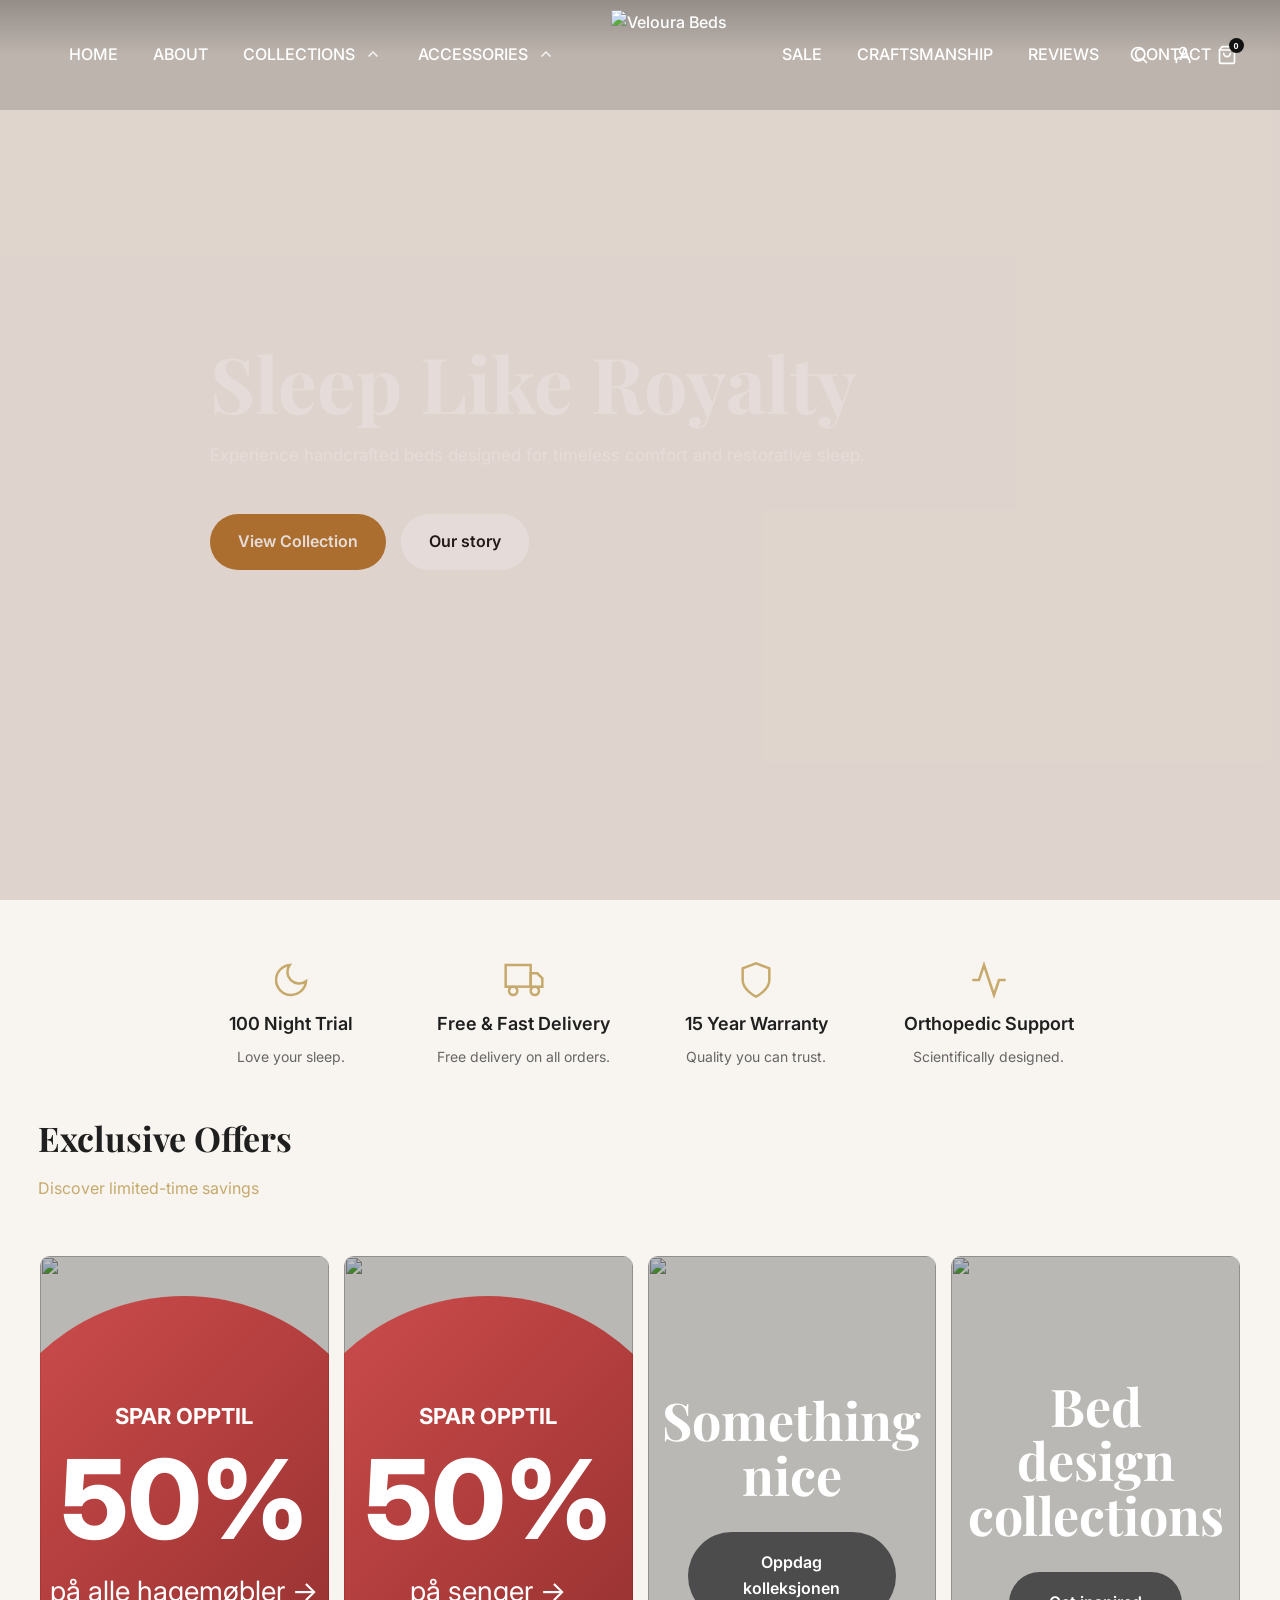
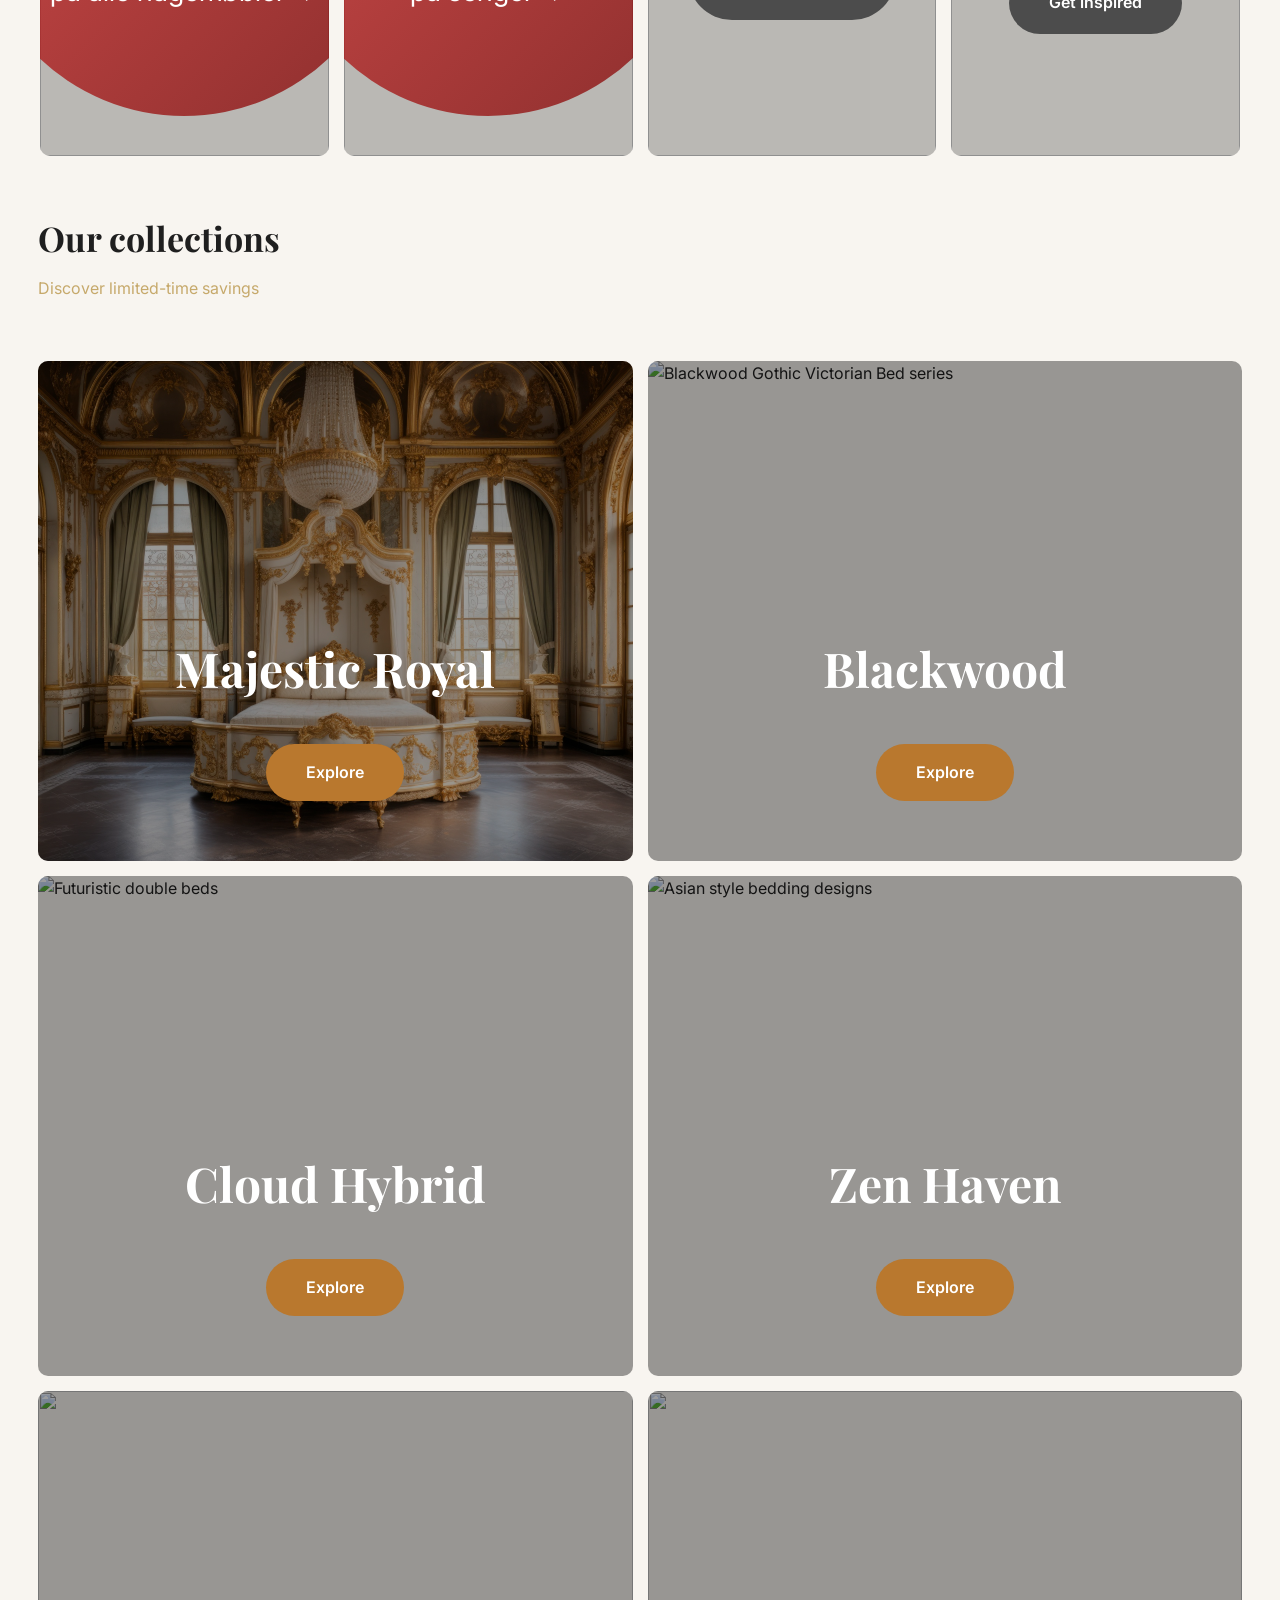
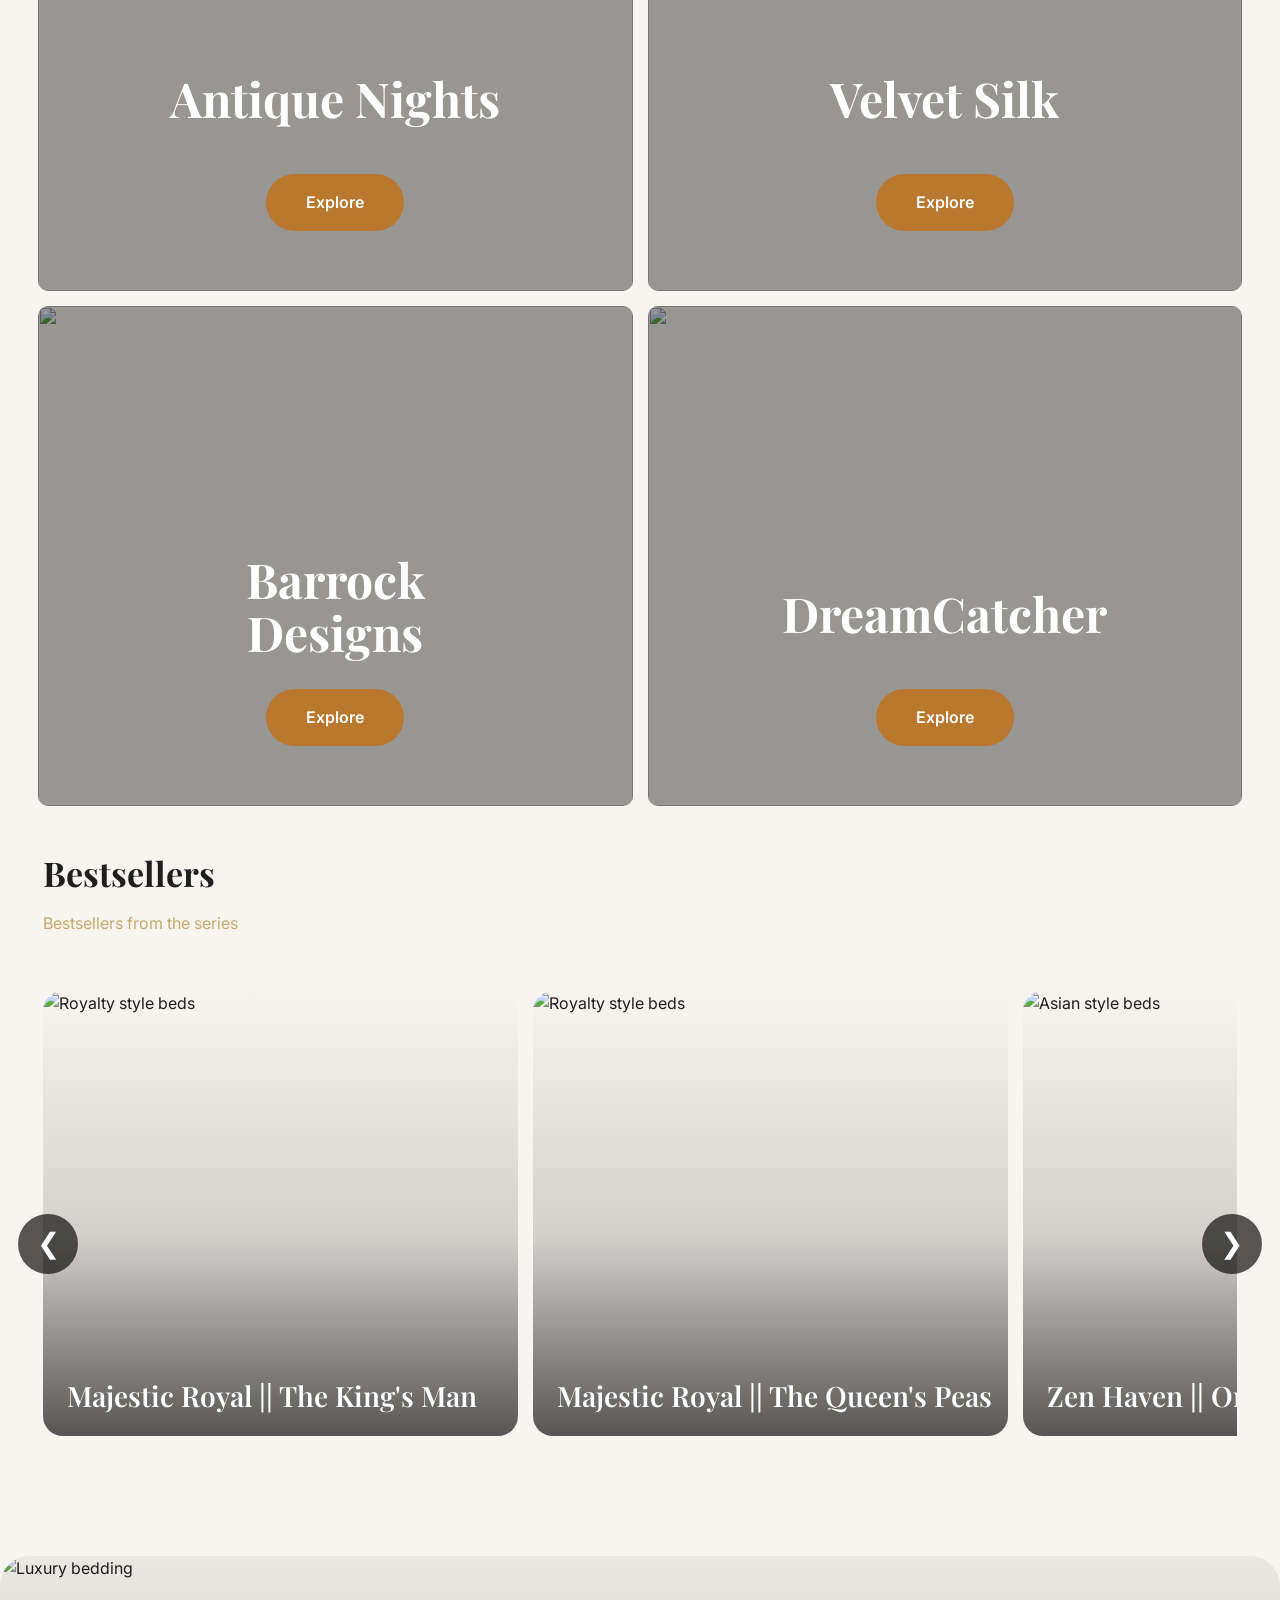
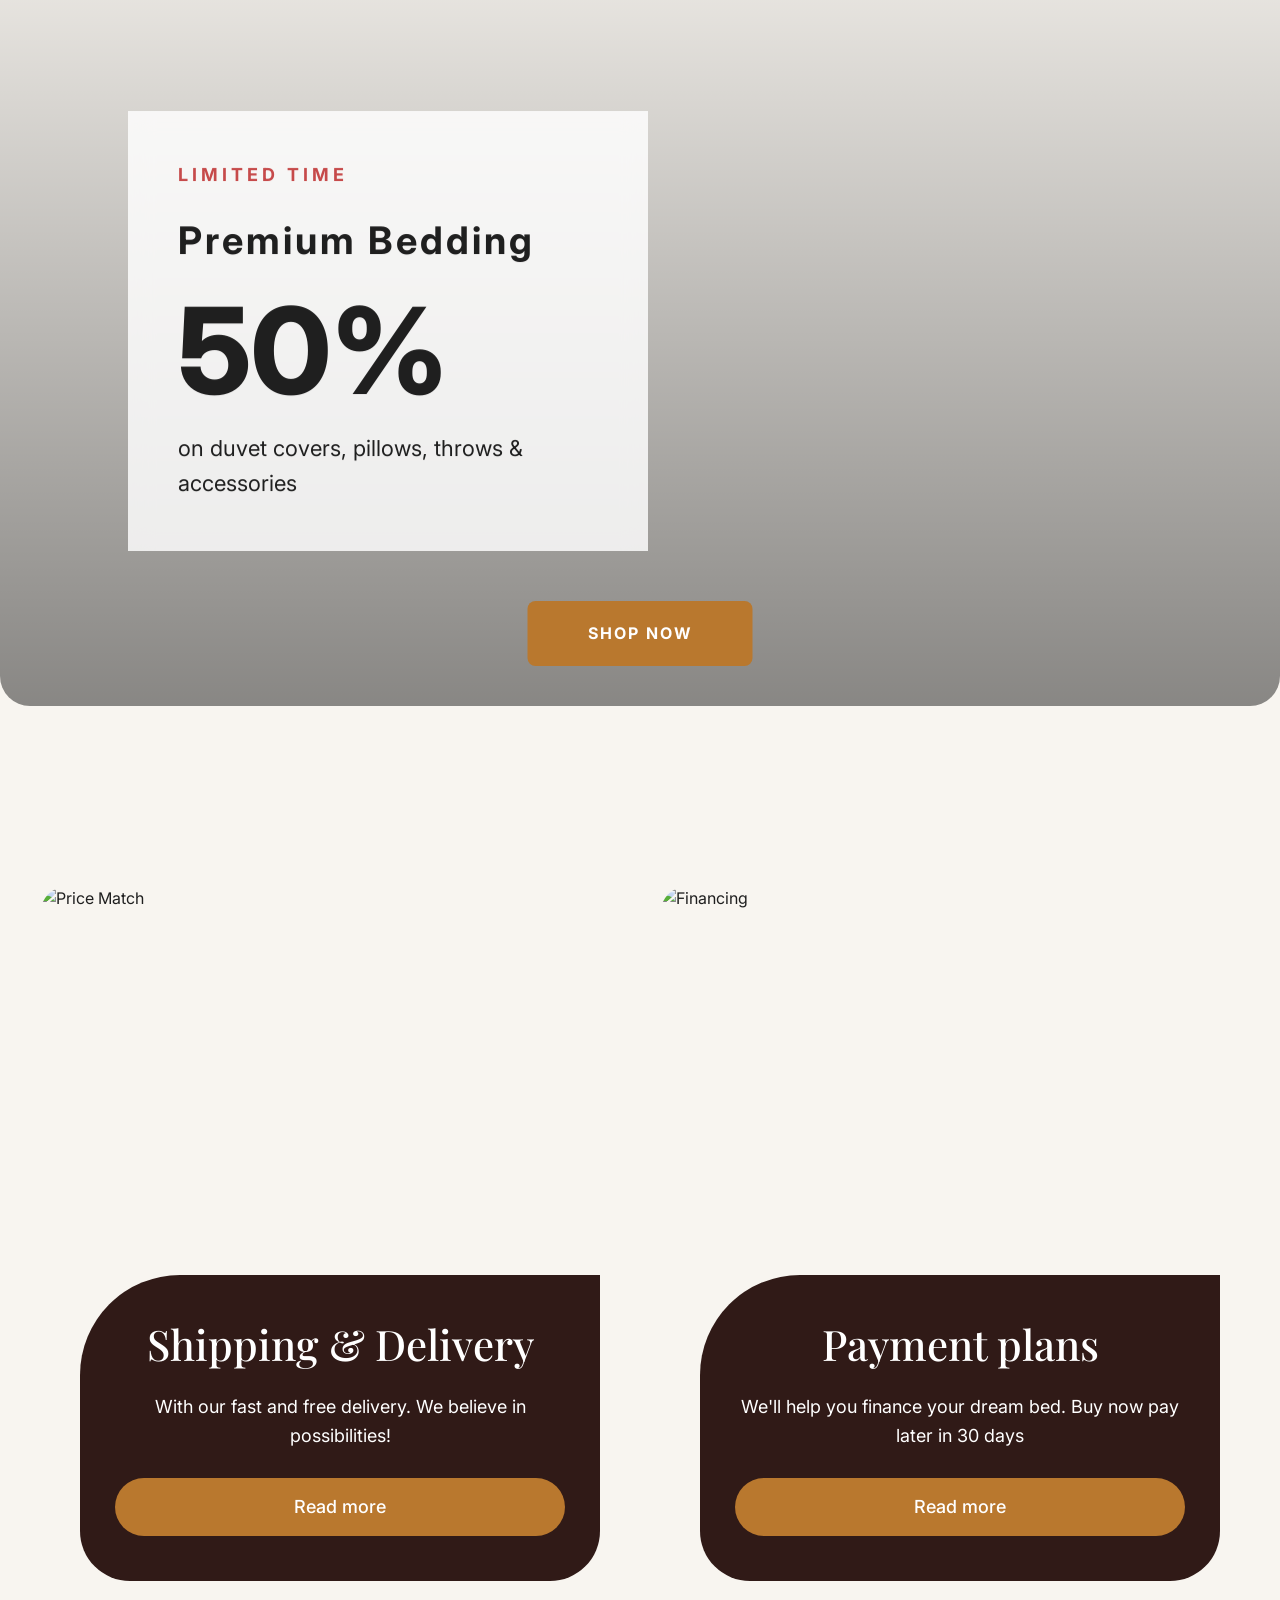
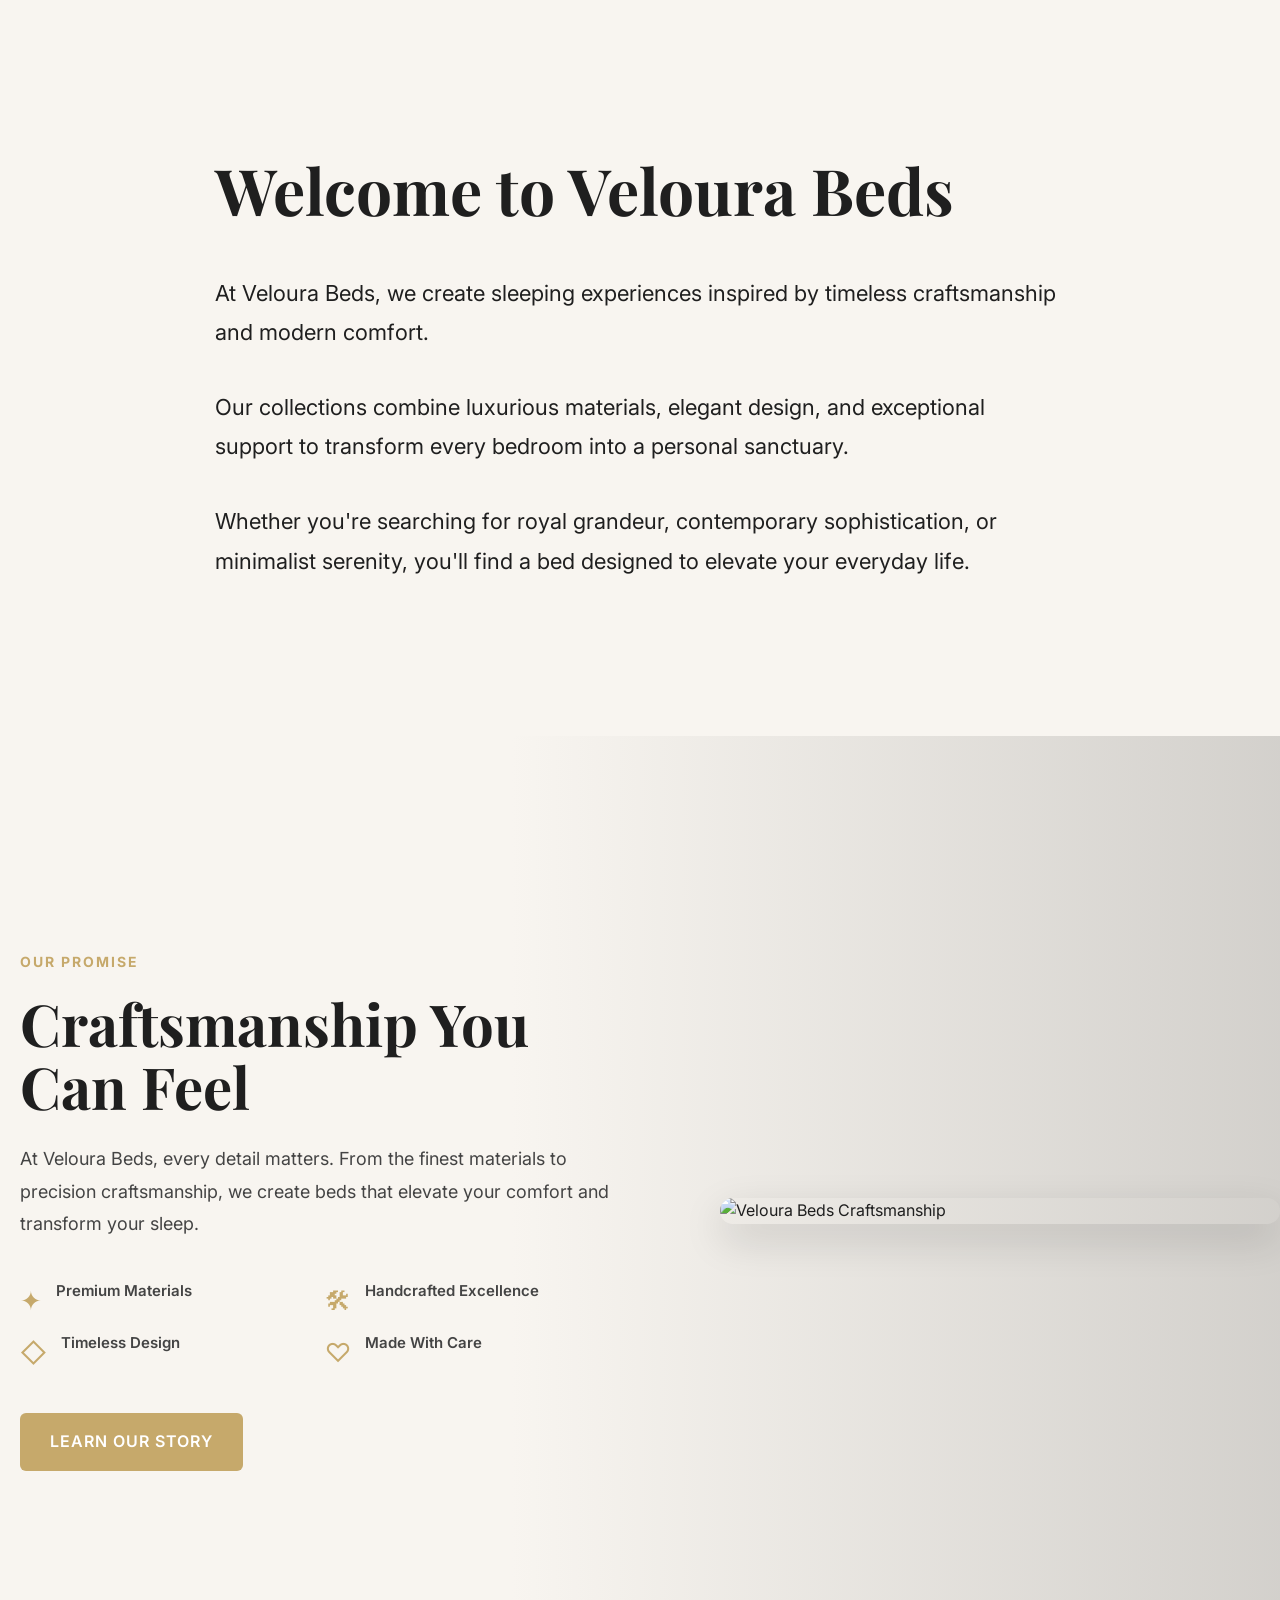
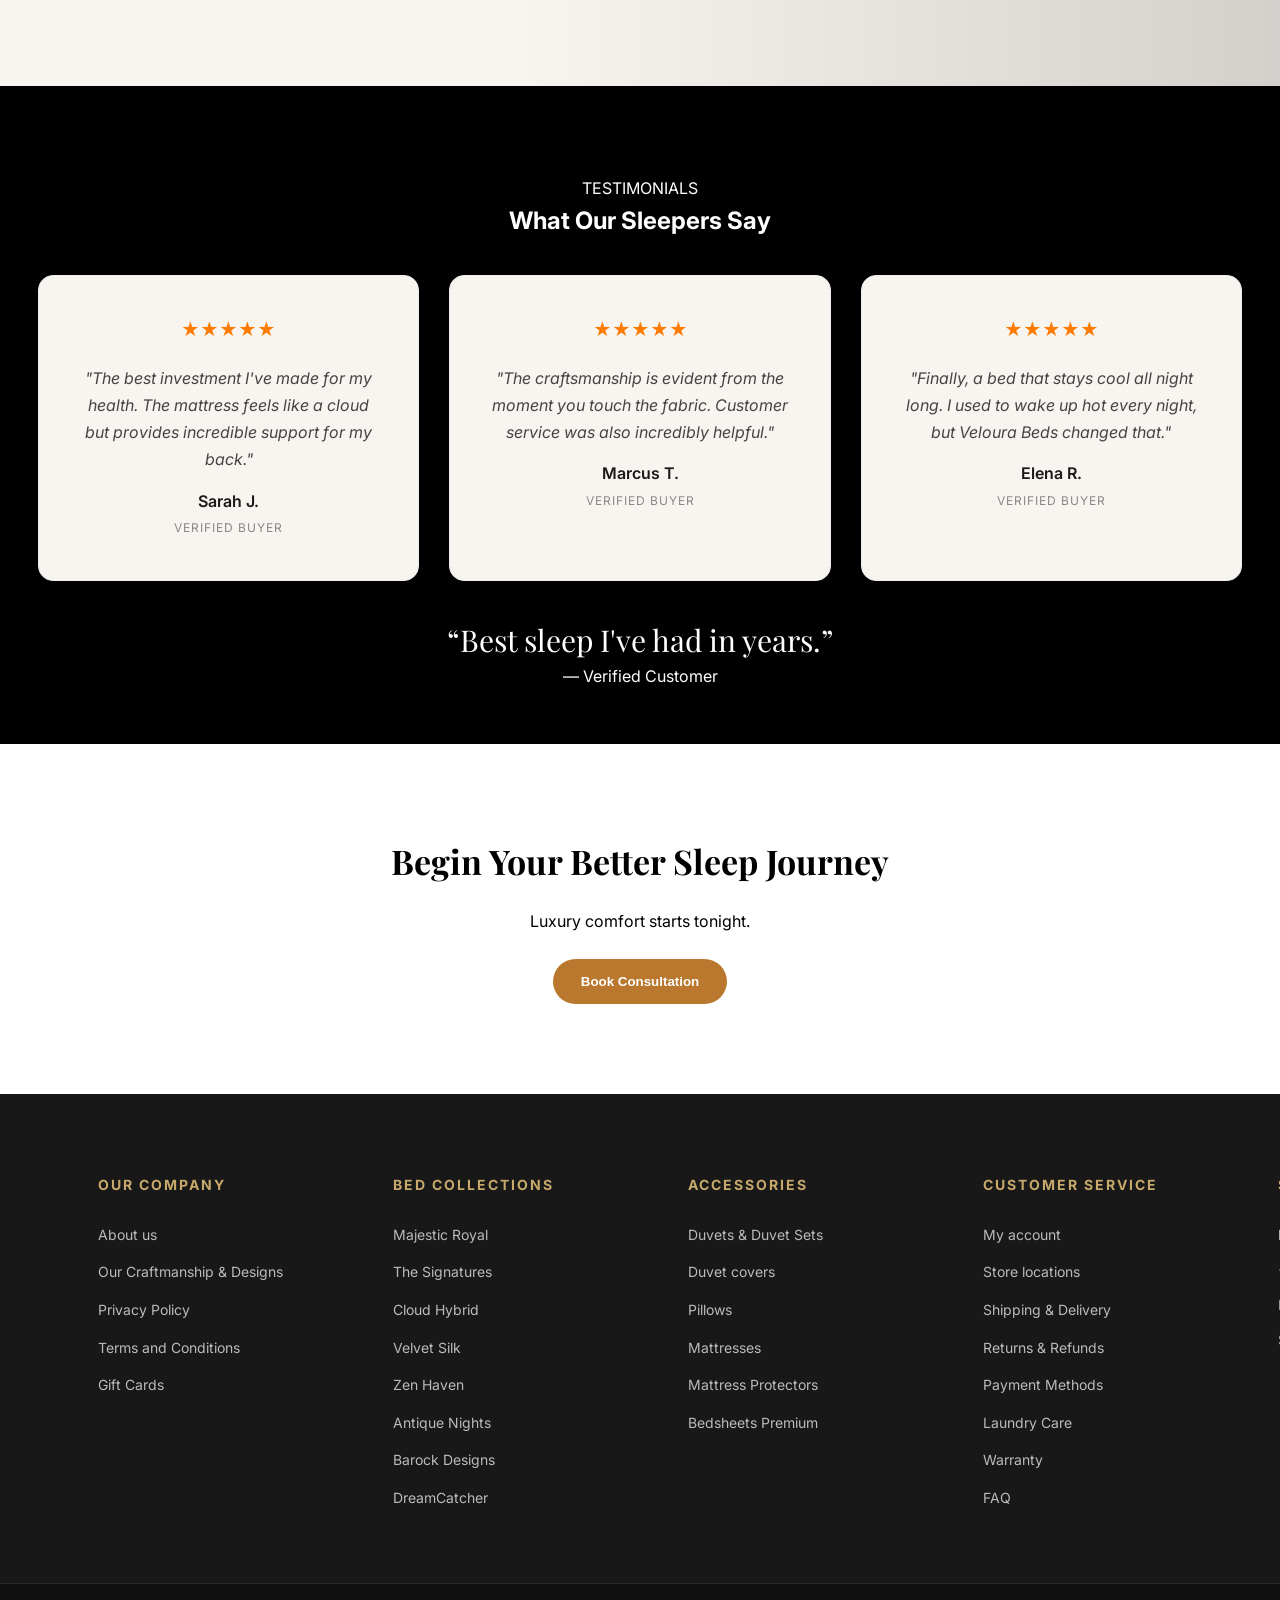
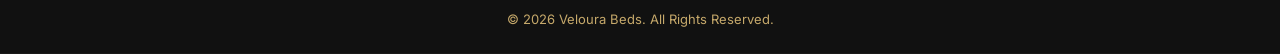
==== commit db559895: "Update print statement from 'Hello' to 'Goodbye'" ====
--- a/index.html
+++ b/index.html
@@ -50,7 +50,7 @@
     <div class="mega-menu" id="colMenu">
         <div class="container mega-grid">
             <a href="majestic_royal.html" class="mega-item">
-                <img src="./Pics_and_Wireframes/2150754887.jpg" alt="Luxury beds">
+                <img src="folder/2150754887.jpg" alt="Luxury beds">
                 <span>Majestic Royal</span>
             </a>
 
@@ -75,11 +75,11 @@
             </a>
     
             <a href="#" class="mega-item">
-                <img src="./Pics_and_Wireframes/ChatGPT Image Jun 21, 2026, 06_50_51 PM.png" alt="Velvet Silk Beds">
+                <img src="folder/ChatGPT Image Jun 21, 2026, 06_50_51 PM.png" alt="Velvet Silk Beds">
                 <span>Velvet Silk</span>
             </a>
              <a href="#" class="mega-item">
-                <img src="./Pics_and_Wireframes/ChatGPT Image Jun 21, 2026, 06_00_32 PM.png" alt="Vintage inspired Beds">
+                <img src="folder/ChatGPT Image Jun 21, 2026, 06_00_32 PM.png" alt="Vintage inspired Beds">
                 <span>Barock Designs</span>
             </a>
              <a href="#" class="mega-item">
@@ -111,42 +111,42 @@
         <div class="container mega-grid">
 
             <a href="#" class="mega-item">
-                <img src="./Pics_and_Wireframes/ChatGPT Image Jun 3, 2026, 11_04_58 PM.png" alt="Luxury mattresses">
+                <img src="folder/ChatGPT Image Jun 3, 2026, 11_04_58 PM.png" alt="Luxury mattresses">
                 <span>Mattresses</span>
             </a>
 
             <a href="#" class="mega-item">
-                <img src="./Pics_and_Wireframes/medium-vecteezy_close-up-mattress-soft-bed-comfort-sleep-bedroom-relaxation_74135412_medium.jpg" alt="Mattress Protectors">
+                <img src="folder/medium-vecteezy_close-up-mattress-soft-bed-comfort-sleep-bedroom-relaxation_74135412_medium.jpg" alt="Mattress Protectors">
                 <span>Mattress Protection</span>
             </a>
             
             <a href="#" class="mega-item">
-                <img src="./Pics_and_Wireframes/vecteezy_softness-and-elegance-old-fashioned-textiles-pile-high_32946706.jpg" alt="Premium duvets">
+                <img src="folder/vecteezy_softness-and-elegance-old-fashioned-textiles-pile-high_32946706.jpg" alt="Premium duvets">
                 <span>Duvets & Duvet covers</span>
             </a>
 
             <a href="#" class="mega-item">
-                <img src="./Pics_and_Wireframes/StockCake-Luxurious_Pillow_Collection-1540977-medium.jpg" alt="Pillows">
+                <img src="folder/StockCake-Luxurious_Pillow_Collection-1540977-medium.jpg" alt="Pillows">
                 <span>Pillows & Pillowcases</span>
             </a>
 
             <a href="#" class="mega-item">
-                <img src="./Pics_and_Wireframes/vecteezy_soft-pillows-on-bed-with-rumpled-sheets-and-colorful-ambient_74222308.jpg" alt="Bedsheets">
+                <img src="folder/vecteezy_soft-pillows-on-bed-with-rumpled-sheets-and-colorful-ambient_74222308.jpg" alt="Bedsheets">
                 <span>Bedsheets</span>
             </a>
 
               <a href="#" class="mega-item">
-                <img src="./Pics_and_Wireframes/ChatGPT Image Jun 20, 2026, 11_22_23 PM.png" alt="Luxury Comforters">
+                <img src="folder/ChatGPT Image Jun 20, 2026, 11_22_23 PM.png" alt="Luxury Comforters">
                 <span>Comforters</span>
             </a>
 
               <a href="#" class="mega-item">
-                <img src="./Pics_and_Wireframes/a-satinfinished-fitted-sheet-smooth-and-soft-to-the-touch-perfectly-fitted-on-a-kingsize-bed-photo.jpg" alt="Luxury Throws">
+                <img src="folder/a-satinfinished-fitted-sheet-smooth-and-soft-to-the-touch-perfectly-fitted-on-a-kingsize-bed-photo.jpg" alt="Luxury Throws">
                 <span>Silk & Satins</span>
             </a>
 
             <a href="#" class="mega-item">
-                <img src="./Pics_and_Wireframes/kelly-sikkema-_ZK691wQaS0-unsplash.jpg" alt="Luxury Throws">
+                <img src="folder/kelly-sikkema-_ZK691wQaS0-unsplash.jpg" alt="Luxury Throws">
                 <span>Throws & Blankets</span>
             </a>
 
@@ -156,7 +156,7 @@
 
 <li class="nav-logo">
     <a href="#">
-        <img src="./Pics_and_Wireframes/ChatGPT Image LOGO transparent with text Jun 6, 2026, 06_25_38 PM.png"
+        <img src="folder/ChatGPT Image LOGO transparent with text Jun 6, 2026, 06_25_38 PM.png"
              alt="Veloura Beds">
     </a>
 </li>
@@ -332,7 +332,7 @@
 <section class="promo-section">
 
     <div class="promo-card">
-        <img src="./2150754887.jpg" alt="Majestic Royal Beds">
+        <img src="folder/2150754887.jpg" alt="Majestic Royal Beds">
         <div class="promo-overlay">
             <h3>Majestic Royal</h3>
             <a href="./majestic_royal.html" class="promo-btn">Explore</a>
@@ -340,7 +340,7 @@
     </div>
 
     <div class="promo-card">
-         <img src="./Pics_and_Wireframes/ChatGPT Image Jun 21, 2026, 06_31_23 PM.png" alt="Blackwood Gothic Victorian Bed series">
+         <img src="folder/ChatGPT Image Jun 21, 2026, 06_31_23 PM.png" alt="Blackwood Gothic Victorian Bed series">
         <div class="promo-overlay">
             <h3>Blackwood</h3>
             <a href="#" class="promo-btn">Explore</a>
@@ -348,7 +348,7 @@
     </div>
 
     <div class="promo-card">
-        <img src="./Pics_and_Wireframes/ChatGPT Image May 8, 2026, 06_52_47 AM.png" alt="Futuristic double beds">
+        <img src="folder/Pics_and_Wireframes/ChatGPT Image May 8, 2026, 06_52_47 AM.png" alt="Futuristic double beds">
         <div class="promo-overlay">
             <h3>Cloud Hybrid</h3>
             <a href="#" class="promo-btn">Explore</a>
@@ -356,7 +356,7 @@
     </div>
 
     <div class="promo-card">
-        <img src="./Pics_and_Wireframes/ChatGPT Image Jun 21, 2026, 04_41_01 PM.png" alt="Asian style bedding designs">
+        <img src="folder/Pics_and_Wireframes/ChatGPT Image Jun 21, 2026, 04_41_01 PM.png" alt="Asian style bedding designs">
         <div class="promo-overlay">
             <h3>Zen Haven</h3>
             <a href="#" class="promo-btn">Explore</a>
@@ -364,7 +364,7 @@
     </div>
 
     <div class="promo-card">
-        <img src="./Pics_and_Wireframes/sumojp-ai-generated-8698112_1280.png" alt="">
+        <img src="folder/Pics_and_Wireframes/sumojp-ai-generated-8698112_1280.png" alt="">
         <div class="promo-overlay">
             <h3>Antique Nights</h3>
             <a href="#" class="promo-btn">Explore</a>
@@ -372,7 +372,7 @@
     </div>
 
     <div class="promo-card">
-        <img src="./Pics_and_Wireframes/ChatGPT Image Jun 21, 2026, 07_04_21 PM.png" alt="">
+        <img src="folder/Pics_and_Wireframes/ChatGPT Image Jun 21, 2026, 07_04_21 PM.png" alt="">
         <div class="promo-overlay">
             <h3>Velvet Silk</h3>
             <a href="#" class="promo-btn">Explore</a>
@@ -380,7 +380,7 @@
     </div>
 
     <div class="promo-card">
-        <img src="./Pics_and_Wireframes/ChatGPT Image Jun 21, 2026, 06_25_49 PM.png" alt="">
+        <img src="folder/Pics_and_Wireframes/ChatGPT Image Jun 21, 2026, 06_25_49 PM.png" alt="">
         <div class="promo-overlay">
             <h3>Barrock Designs</h3>
             <a href="#" class="promo-btn">Explore</a>
@@ -388,7 +388,7 @@
     </div>
 
     <div class="promo-card">
-        <img src="./Pics_and_Wireframes/ai-generated-modern-bedroom-with-sunset-view-and-tranquil-design-free-photo.jpg" alt="">
+        <img src="folder/Pics_and_Wireframes/ai-generated-modern-bedroom-with-sunset-view-and-tranquil-design-free-photo.jpg" alt="">
         <div class="promo-overlay">
             <h3>DreamCatcher</h3>
             <a href="#" class="promo-btn">Explore</a>
@@ -418,47 +418,47 @@
 <!-- Brand Cards -->
 
         <a href="majestic_royal.html" class="brand-card">
-            <img src="./Pics_and_Wireframes/ChatGPT Image Jun 3, 2026, 09_06_15 PM copy.png" alt="Royalty style beds">
+            <img src="folder/Pics_and_Wireframes/ChatGPT Image Jun 3, 2026, 09_06_15 PM copy.png" alt="Royalty style beds">
             <span>Majestic Royal || The King's Man</span>
         </a>
 
          <a href="majestic_royal.html" class="brand-card">
-            <img src="./Pics_and_Wireframes/ChatGPT Image Jun 3, 2026, 09_39_33 PM.png" alt="Royalty style beds">
+            <img src="folder/Pics_and_Wireframes/ChatGPT Image Jun 3, 2026, 09_39_33 PM.png" alt="Royalty style beds">
             <span>Majestic Royal || The Queen's Peas</span>
         </a>
 
         <a href="#" class="brand-card">
-            <img src="./Pics_and_Wireframes/ChatGPT Image Jun 21, 2026, 09_51_49 AM.png" alt="Asian style beds">
+            <img src="folder/Pics_and_Wireframes/ChatGPT Image Jun 21, 2026, 09_51_49 AM.png" alt="Asian style beds">
             <span>Zen Haven || Omh</span>
         </a>
 
             <a href="#" class="brand-card">
-            <img src="./Pics_and_Wireframes/ChatGPT Image Jun 21, 2026, 09_52_03 AM.png" alt="Asian fusion series">
+            <img src="folder/Pics_and_Wireframes/ChatGPT Image Jun 21, 2026, 09_52_03 AM.png" alt="Asian fusion series">
             <span>Zen Haven || State of Mind</span>
         </a>
 
         <a href="#" class="brand-card">
-            <img src="./Pics_and_Wireframes/2151176371.jpg" alt="Futurustic Beds">
+            <img src="folder/Pics_and_Wireframes/2151176371.jpg" alt="Futurustic Beds">
             <span>Cloud Hybrid || Above & Beyond</span>
         </a>
         
         <a href="#" class="brand-card">
-            <img src="./Pics_and_Wireframes/ChatGPT Image Jun 21, 2026, 10_44_38 AM.png" alt="DreamCatcher series">
+            <img src="folder/Pics_and_Wireframes/ChatGPT Image Jun 21, 2026, 10_44_38 AM.png" alt="DreamCatcher series">
             <span>Cloud Hybrid || SnoozeHub</span>
         </a>
 
         <a href="#" class="brand-card">
-            <img src="./Pics_and_Wireframes/ChatGPT Image Jun 21, 2026, 05_06_33 PM.png" alt="Gothic Victorian style series">
+            <img src="folder/Pics_and_Wireframes/ChatGPT Image Jun 21, 2026, 05_06_33 PM.png" alt="Gothic Victorian style series">
             <span>Blackwood || Noctyssa</span>
         </a>
 
         <a href="#" class="brand-card">
-            <img src="./Pics_and_Wireframes/ChatGPT Image Jun 21, 2026, 05_19_09 PM.png" alt="Gothic Victorian style series">
+            <img src="folder/Pics_and_Wireframes/ChatGPT Image Jun 21, 2026, 05_19_09 PM.png" alt="Gothic Victorian style series">
             <span>Blackwood || Thaloria</span>
         </a>
 
         <a href="#" class="brand-card">
-            <img src="./Pics_and_Wireframes/ChatGPT Image Jun 21, 2026, 05_27_11 PM.png" alt="DreamCatcher dreamy bed style">
+            <img src="folder/Pics_and_Wireframes/ChatGPT Image Jun 21, 2026, 05_27_11 PM.png" alt="DreamCatcher dreamy bed style">
             <span>DreamCatcher || Chase the Sun</span>
         </a>
 
@@ -468,32 +468,32 @@
         </a>
 
         <a href="#" class="brand-card">
-        <img src="./Pics_and_Wireframes/ChatGPT Image Jun 21, 2026, 01_33_12 PM.png">
+        <img src="folder/Pics_and_Wireframes/ChatGPT Image Jun 21, 2026, 01_33_12 PM.png">
         <span>Antique Nights || Indra</span>
     </a>
 
     <a href="#" class="brand-card">
-            <img src="./Pics_and_Wireframes/ChatGPT Image Jun 21, 2026, 09_20_28 AM.png" alt="Antique Nights series">
+            <img src="folder/Pics_and_Wireframes/ChatGPT Image Jun 21, 2026, 09_20_28 AM.png" alt="Antique Nights series">
             <span>Antique Nights || Arabia</span>
         </a>
 
     <a href="#" class="brand-card">
-        <img src="./Pics_and_Wireframes/ChatGPT Image Jun 21, 2026, 10_01_47 AM.png">
+        <img src="folder/Pics_and_Wireframes/ChatGPT Image Jun 21, 2026, 10_01_47 AM.png">
         <span>Velvet Silk || Night of Satin</span>
     </a>
 
     <a href="#" class="brand-card">
-        <img src="./Pics_and_Wireframes/ChatGPT Image Jun 21, 2026, 06_50_51 PM.png">
+        <img src="folder/Pics_and_Wireframes/ChatGPT Image Jun 21, 2026, 06_50_51 PM.png">
         <span>Velvet Silk || Smooth as Silk</span>
     </a>
 
     <a href="#" class="brand-card">
-            <img src="./Pics_and_Wireframes/ChatGPT Image Jun 21, 2026, 06_00_32 PM.png" alt="Barrock minimalistic bed Design series">
+            <img src="folder/Pics_and_Wireframes/ChatGPT Image Jun 21, 2026, 06_00_32 PM.png" alt="Barrock minimalistic bed Design series">
             <span>Barrock Designs || Pegion</span>
         </a>
 
     <a href="#" class="brand-card">
-            <img src="./Pics_and_Wireframes/ChatGPT Image Jun 21, 2026, 06_45_07 PM.png" alt="Barrock minimalistic bed Design series">
+            <img src="folder/Pics_and_Wireframes/ChatGPT Image Jun 21, 2026, 06_45_07 PM.png" alt="Barrock minimalistic bed Design series">
             <span>Barrock Designs || Solveg</span>
         </a>
 </div>
@@ -535,7 +535,7 @@
 <section class="service-section">
 
     <div class="service-card">
-        <img src="./120960.jpg" alt="Price Match">
+        <img src="folder/120960.jpg" alt="Price Match">
 
         <div class="service-content">
             <h3>Shipping & Delivery </h3>
@@ -547,7 +547,7 @@
     </div>
 
     <div class="service-card">
-        <img src="./Pics_and_Wireframes/5657.jpg" alt="Financing">
+        <img src="folder/Pics_and_Wireframes/5657.jpg" alt="Financing">
 
         <div class="service-content">
             <h3>Payment plans</h3>
@@ -635,7 +635,7 @@
         </div>
     <div class="craftsmanship-gallery">
     <img
-        src="./Pics_and_Wireframes/ChatGPT Image Jun 7, 2026, 09_06_11 AM.png"
+        src="folder/Pics_and_Wireframes/ChatGPT Image Jun 7, 2026, 09_06_11 AM.png"
         alt="Veloura Beds Craftsmanship"
         class="craft-collage">
     </div>
@@ -721,7 +721,7 @@
         <!-- Brand Section -->
         <div class="footer-col brand">
             <div class="footer-logo">
-                <img src="./Pics_and_Wireframes/ChatGPT Image LOGO transparent with text Jun 6, 2026, 06_25_38 PM.png">
+                <img src="folder/Pics_and_Wireframes/ChatGPT Image LOGO transparent with text Jun 6, 2026, 06_25_38 PM.png">
             </div>
             <p>Crafted for majestic sleep.<br>Designed for your best life.</p>
             <div class="social-icons">
--- a/styleSheet-v.2.css
+++ b/styleSheet-v.2.css
@@ -228,13 +228,6 @@
 /* ========================
    NAV UTILITY ICONS
    ======================== */
-
-/* .nav-right {
-    display: flex;
-    align-items: center;
-    gap: 15px;       /* This controls the distance between Search and Cart *
-    margin-left: 20px; /* This controls the distance from the Menu links *
-} */
 
 .nav-right{
     position:absolute;
@@ -463,7 +456,7 @@
     height:100vh;
     /*background:url('https://images.unsplash.com/photo-1505693416388-ac5ce068fe85?w=1600') center/cover;*/
     /* background:url('./soundsrelaxing89-ai-generated-8052806_1280.jpg') center/cover; */
-    background:url('./Pics_and_Wireframes/ChatGPT\ Image\ Jun\ 3\,\ 2026\,\ 09_06_15\ PM\ copy.png') center/cover;
+    background:url('folder/ChatGPT\ Image\ Jun\ 3\,\ 2026\,\ 09_06_15\ PM\ copy.png') center/cover;
     position:relative;
     display:flex;
     align-items:center;
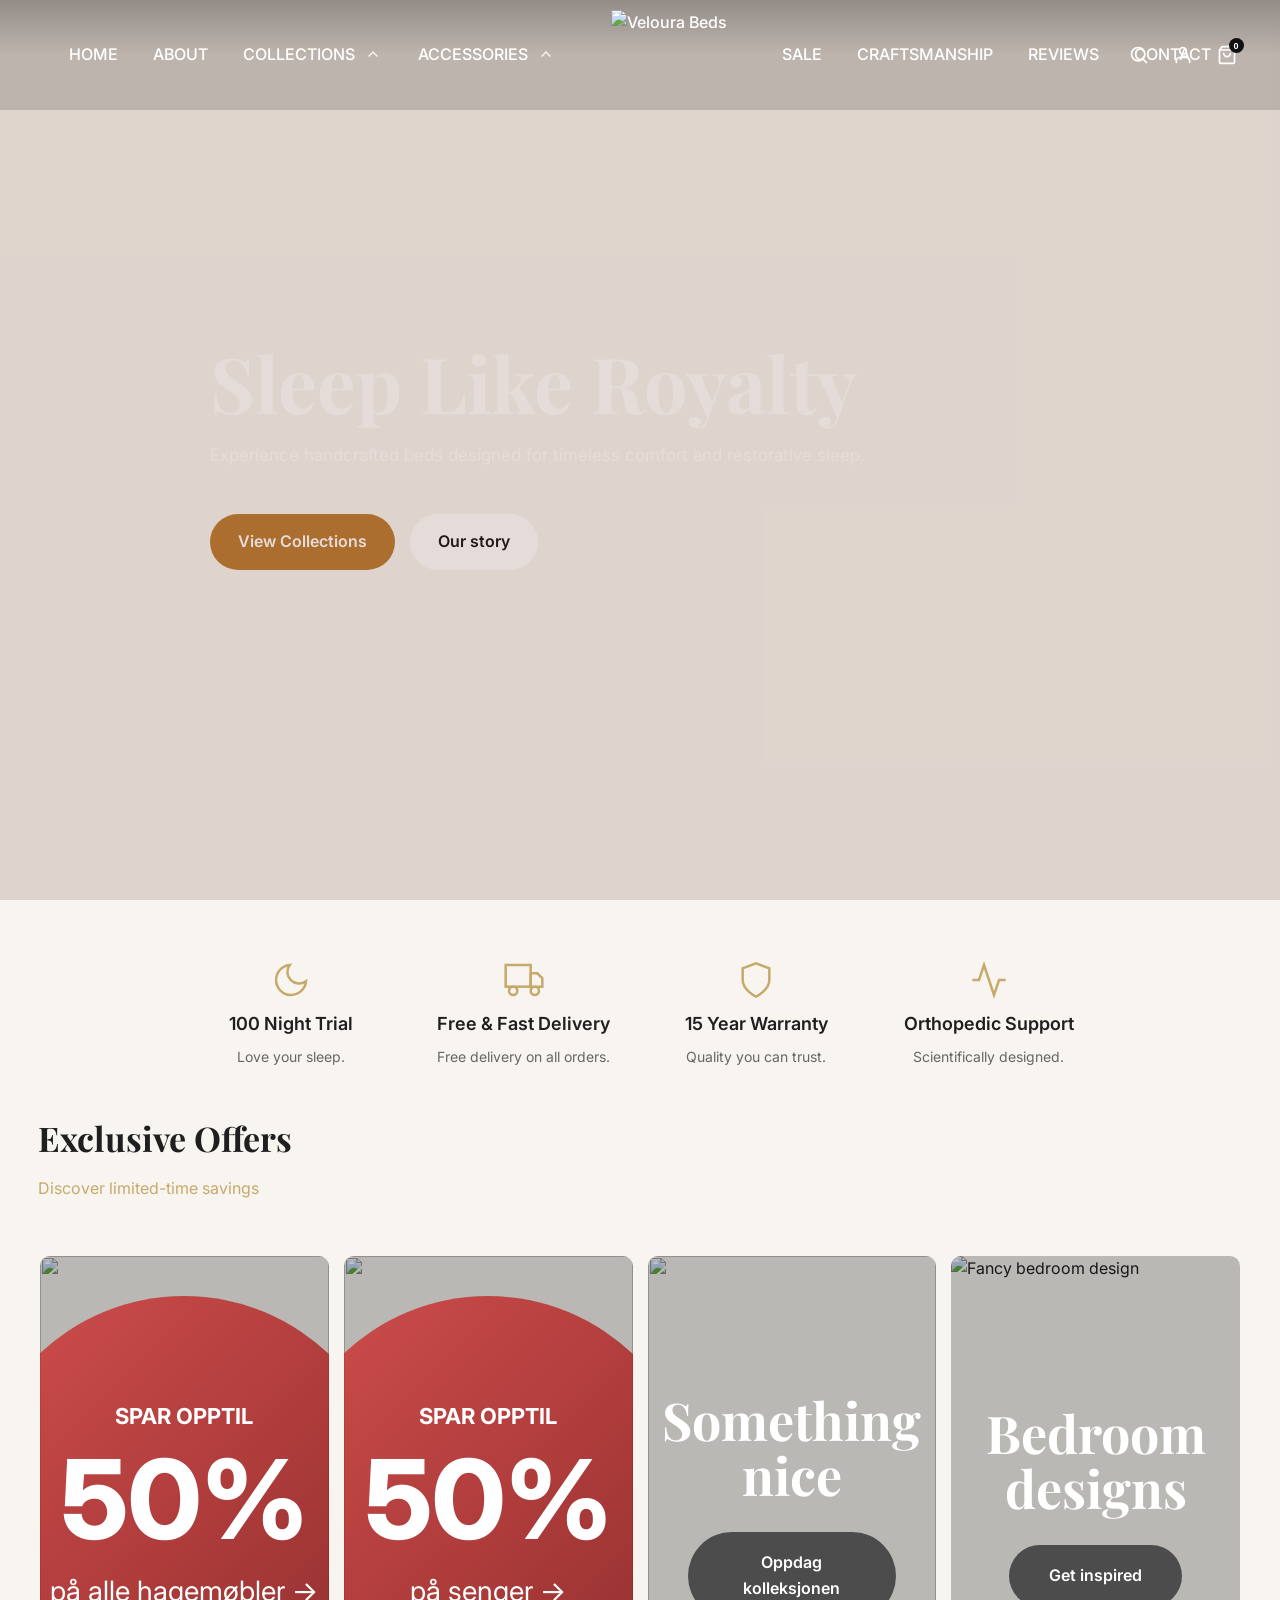
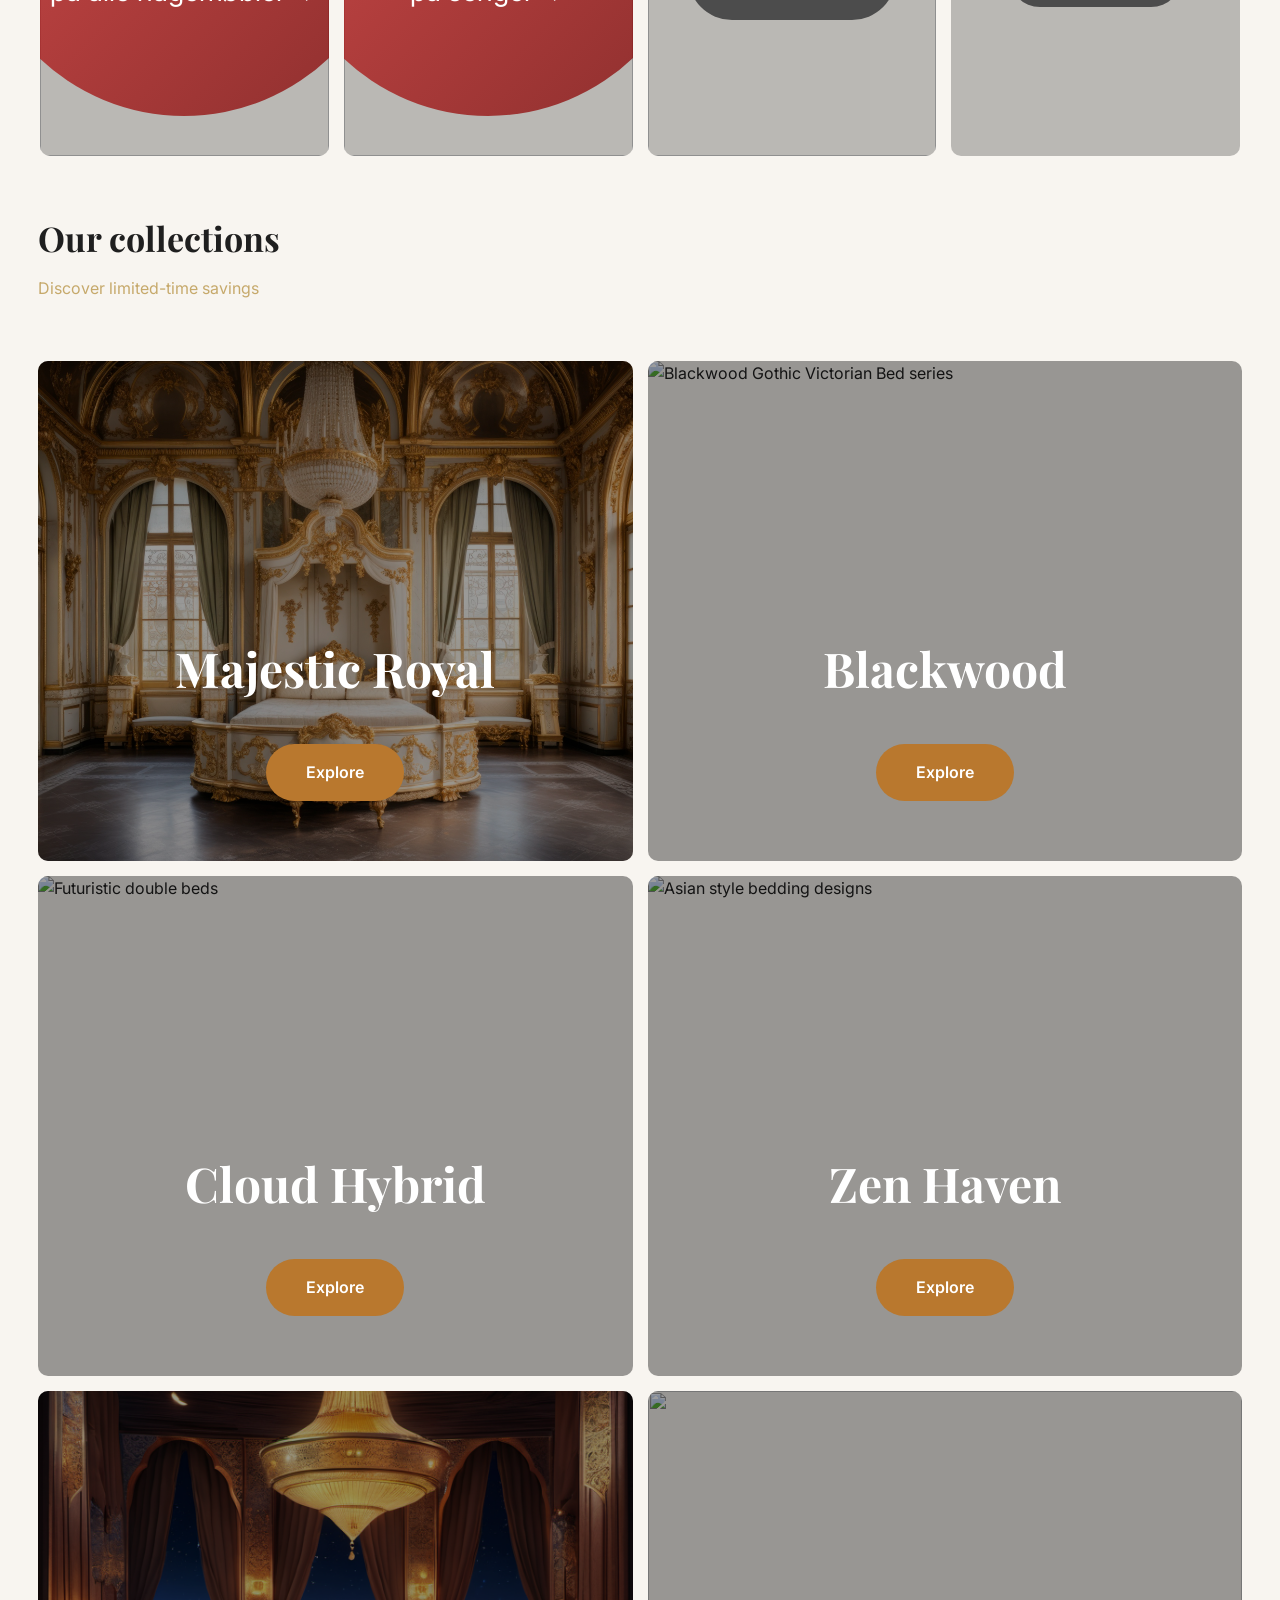
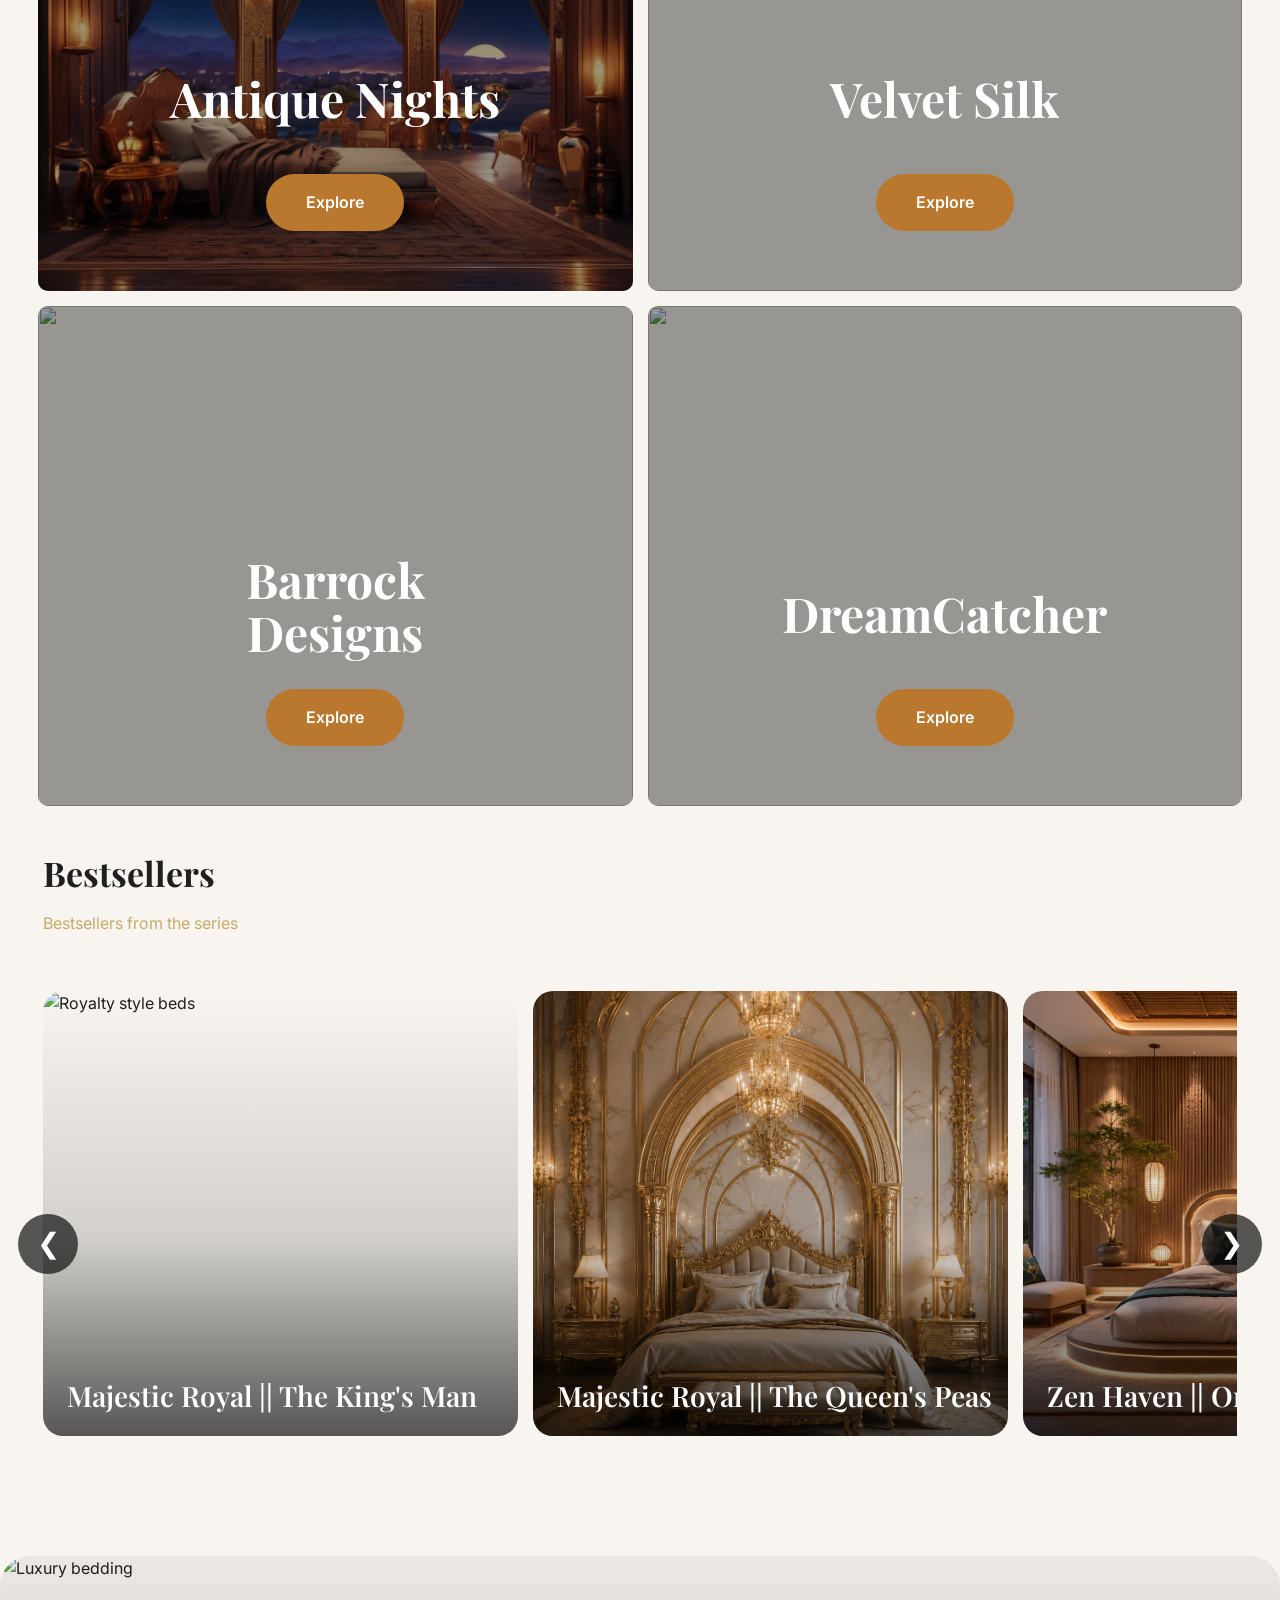
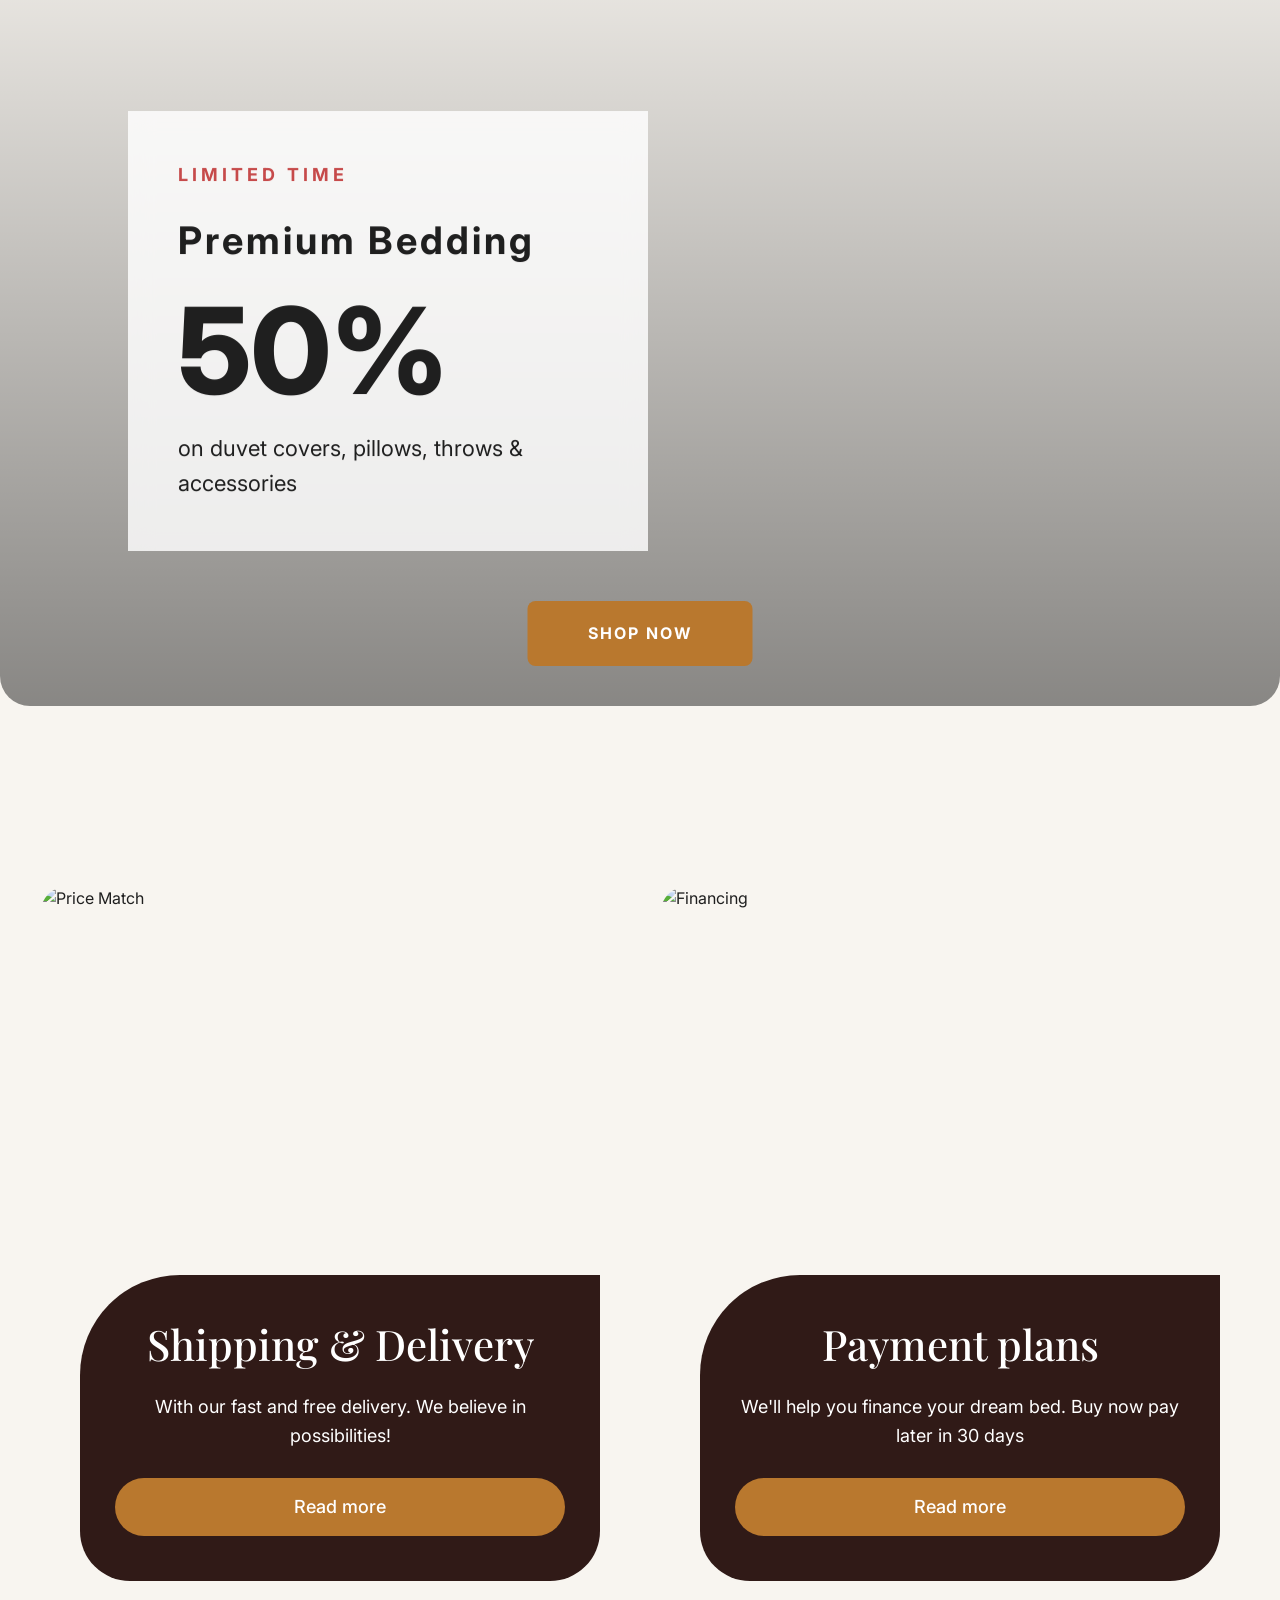
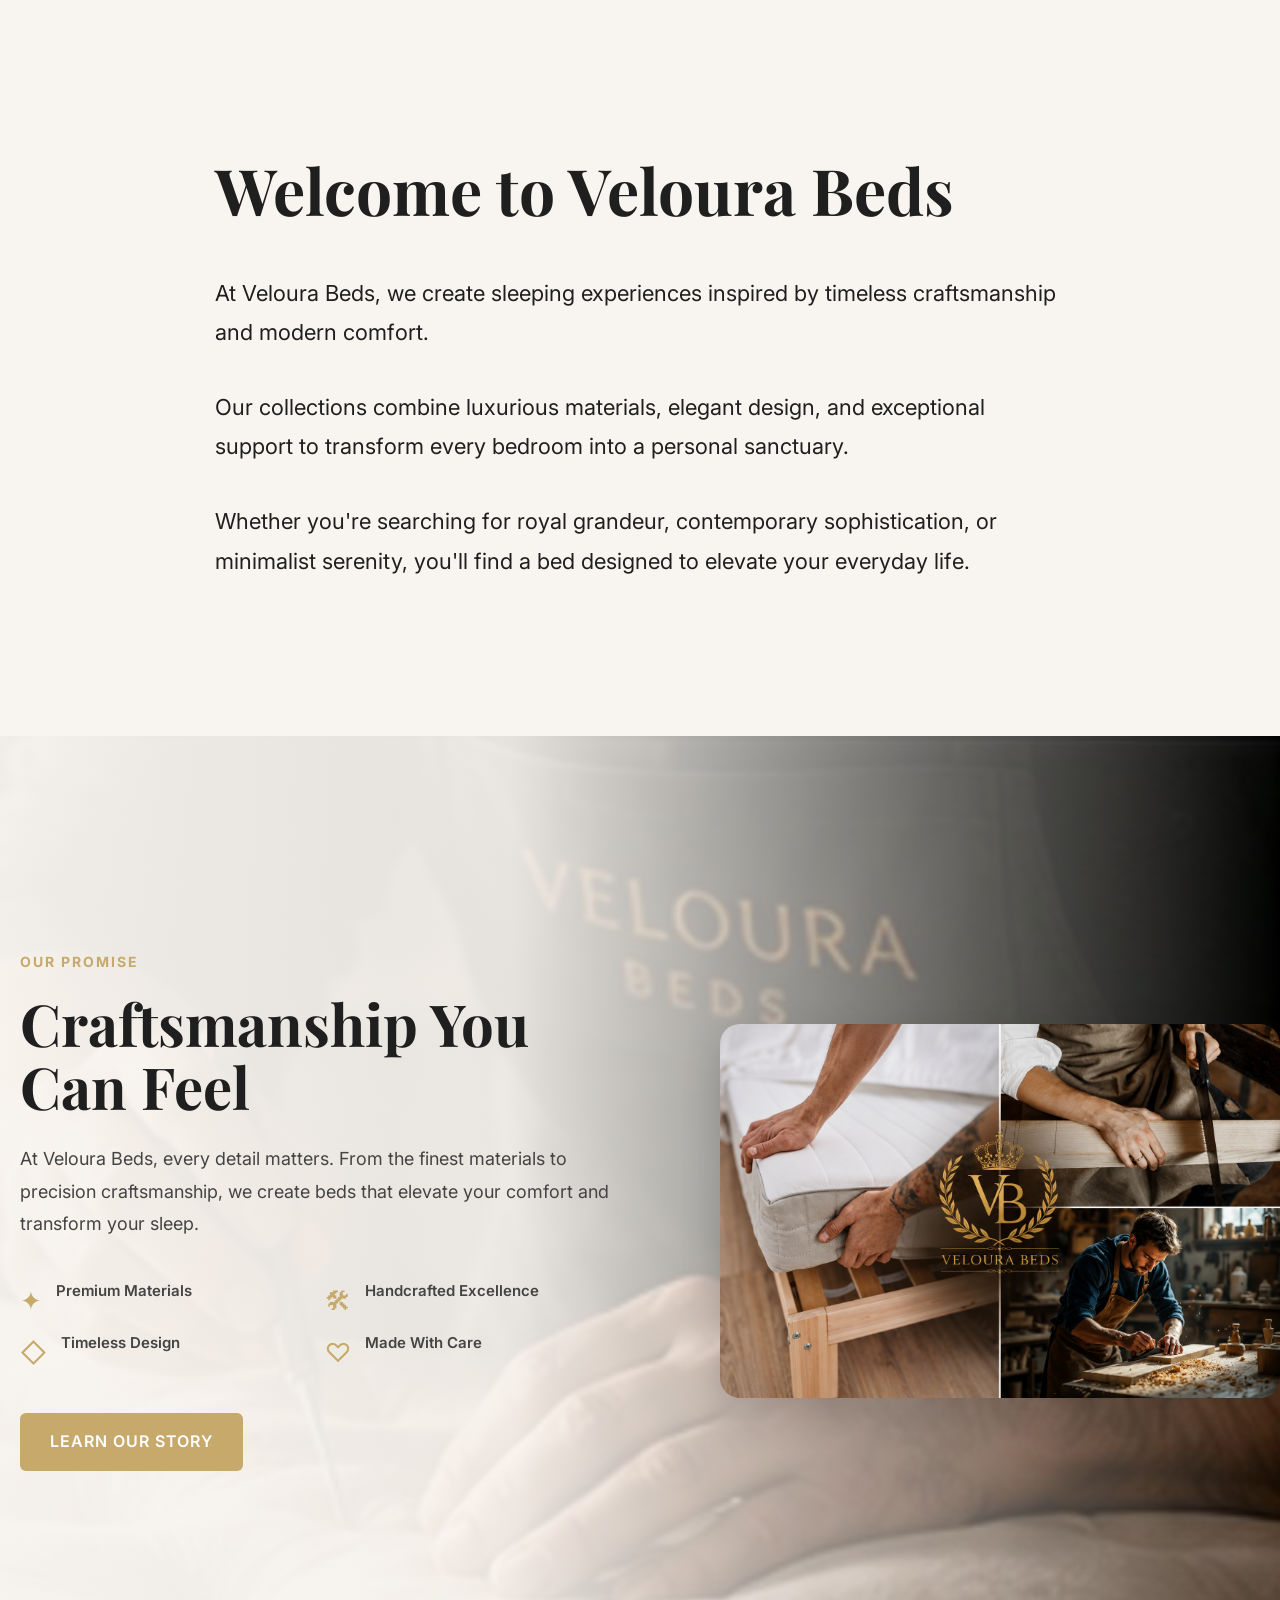
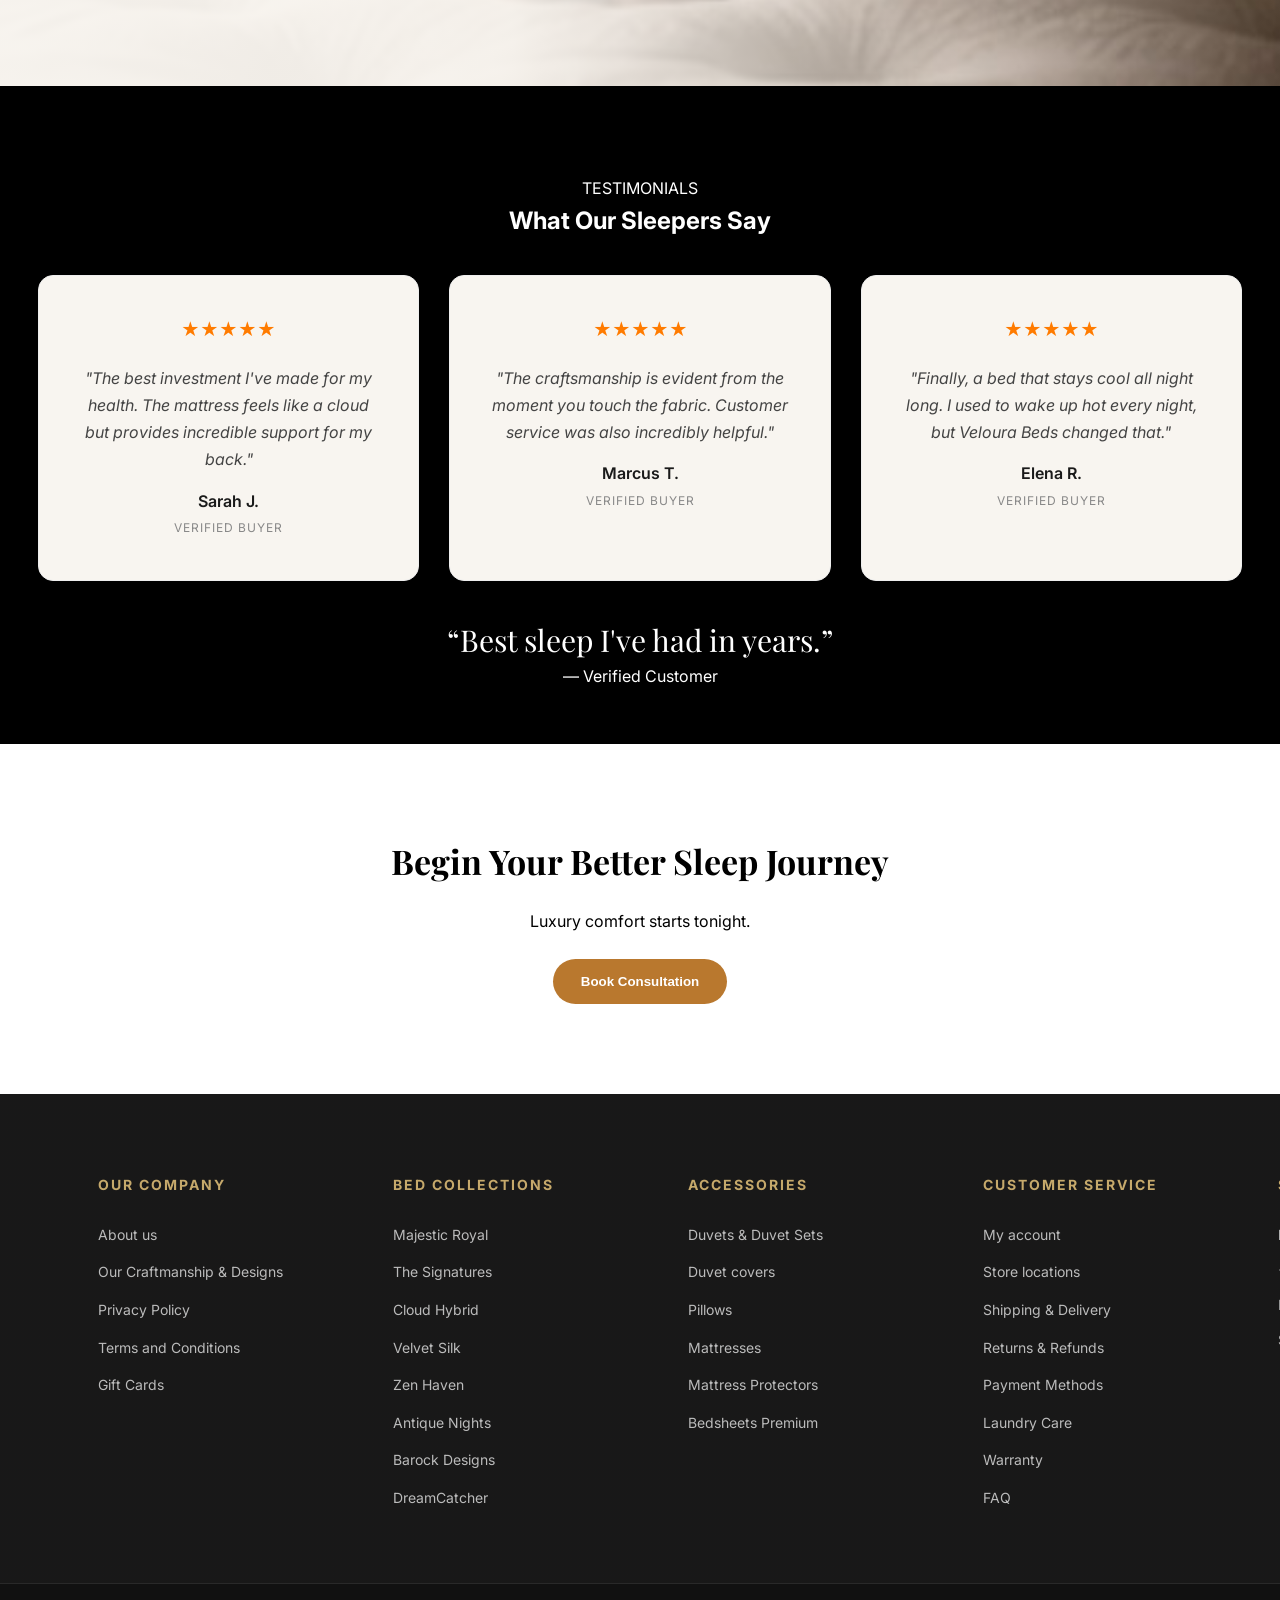
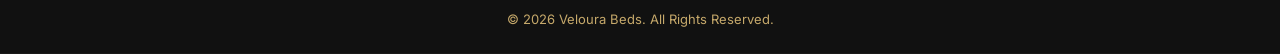
==== commit 2cf9adc4: "Update print statement from 'Hello' to 'Goodbye'" ====
--- a/index.html
+++ b/index.html
@@ -196,7 +196,7 @@
                 <h1>Sleep Like Royalty</h1>
                 <p>Experience handcrafted beds designed for timeless comfort and restorative sleep.</p>
                     <div class="btn-group">
-                        <a href="#products" class="btn gold">View Collection</a>
+                        <a href="#products" class="btn gold">View Collections</a>
                         <a href="#about" class="btn light">Our story</a>
                     </div>
             </div>
@@ -263,7 +263,7 @@
 <section class="campaign-grid">
 
     <a href="#" class="campaign-card">
-        <img src="./Pics_and_Wireframes/29870 (1).jpg" alt="">
+        <img src="folder/29870 (1).jpg" alt="">
 
         <div class="sale-circle">
             <span class="small-text">SPAR OPPTIL</span>
@@ -275,7 +275,7 @@
     </a>
 
     <a href="#" class="campaign-card">
-        <img src="./Pics_and_Wireframes/ChatGPT Image May 8, 2026, 06_44_37 AM.png" alt="">
+        <img src="folder/ChatGPT Image May 8, 2026, 06_44_37 AM.png" alt="">
 
         <div class="sale-circle">
             <span class="small-text">SPAR OPPTIL</span>
@@ -288,7 +288,7 @@
 
     <a href="#" class="campaign-card">
 
-        <img src="./Pics_and_Wireframes/Antique-canopy-bed.jpg" alt="">
+        <img src="folder/Antique-canopy-bed.jpg" alt="">
 
         <div class="campaign-overlay">
             <h3>Something nice</h3>
@@ -302,16 +302,15 @@
 
     <a href="#" class="campaign-card">
 
-        <img src="./Pics_and_Wireframes/maxresdefault.jpg" alt="">
+        <img src="folder/thedigitalartist-ai-generated-9145784_1920.jpg" alt="Fancy bedroom design">
 
         <div class="campaign-overlay">
-            <h3>Bed design collections</h3>
+            <h3>Bedroom designs</h3>
 
             <span class="campaign-btn">
                 Get inspired
             </span>
         </div>
-
     </a>
 
 </section>
@@ -348,7 +347,7 @@
     </div>
 
     <div class="promo-card">
-        <img src="folder/Pics_and_Wireframes/ChatGPT Image May 8, 2026, 06_52_47 AM.png" alt="Futuristic double beds">
+        <img src="folder/ChatGPT Image May 8, 2026, 06_52_47 AM.png" alt="Futuristic double beds">
         <div class="promo-overlay">
             <h3>Cloud Hybrid</h3>
             <a href="#" class="promo-btn">Explore</a>
@@ -356,7 +355,7 @@
     </div>
 
     <div class="promo-card">
-        <img src="folder/Pics_and_Wireframes/ChatGPT Image Jun 21, 2026, 04_41_01 PM.png" alt="Asian style bedding designs">
+        <img src="folder/ChatGPT Image Jun 21, 2026, 04_41_01 PM.png" alt="Asian style bedding designs">
         <div class="promo-overlay">
             <h3>Zen Haven</h3>
             <a href="#" class="promo-btn">Explore</a>
@@ -364,7 +363,7 @@
     </div>
 
     <div class="promo-card">
-        <img src="folder/Pics_and_Wireframes/sumojp-ai-generated-8698112_1280.png" alt="">
+        <img src="folder/sumojp-ai-generated-8698112_1280.png" alt="">
         <div class="promo-overlay">
             <h3>Antique Nights</h3>
             <a href="#" class="promo-btn">Explore</a>
@@ -372,7 +371,7 @@
     </div>
 
     <div class="promo-card">
-        <img src="folder/Pics_and_Wireframes/ChatGPT Image Jun 21, 2026, 07_04_21 PM.png" alt="">
+        <img src="folder/ChatGPT Image Jun 21, 2026, 07_04_21 PM.png" alt="">
         <div class="promo-overlay">
             <h3>Velvet Silk</h3>
             <a href="#" class="promo-btn">Explore</a>
@@ -380,7 +379,7 @@
     </div>
 
     <div class="promo-card">
-        <img src="folder/Pics_and_Wireframes/ChatGPT Image Jun 21, 2026, 06_25_49 PM.png" alt="">
+        <img src="folder/ChatGPT Image Jun 21, 2026, 06_25_49 PM.png" alt="">
         <div class="promo-overlay">
             <h3>Barrock Designs</h3>
             <a href="#" class="promo-btn">Explore</a>
@@ -388,7 +387,7 @@
     </div>
 
     <div class="promo-card">
-        <img src="folder/Pics_and_Wireframes/ai-generated-modern-bedroom-with-sunset-view-and-tranquil-design-free-photo.jpg" alt="">
+        <img src="folder/ai-generated-modern-bedroom-with-sunset-view-and-tranquil-design-free-photo.jpg" alt="">
         <div class="promo-overlay">
             <h3>DreamCatcher</h3>
             <a href="#" class="promo-btn">Explore</a>
@@ -418,82 +417,82 @@
 <!-- Brand Cards -->
 
         <a href="majestic_royal.html" class="brand-card">
-            <img src="folder/Pics_and_Wireframes/ChatGPT Image Jun 3, 2026, 09_06_15 PM copy.png" alt="Royalty style beds">
+            <img src="folder/ChatGPT Image Jun 3, 2026, 09_06_15 PM copy.png" alt="Royalty style beds">
             <span>Majestic Royal || The King's Man</span>
         </a>
 
          <a href="majestic_royal.html" class="brand-card">
-            <img src="folder/Pics_and_Wireframes/ChatGPT Image Jun 3, 2026, 09_39_33 PM.png" alt="Royalty style beds">
+            <img src="folder/ChatGPT Image Jun 3, 2026, 09_39_33 PM.png" alt="Royalty style beds">
             <span>Majestic Royal || The Queen's Peas</span>
         </a>
 
         <a href="#" class="brand-card">
-            <img src="folder/Pics_and_Wireframes/ChatGPT Image Jun 21, 2026, 09_51_49 AM.png" alt="Asian style beds">
+            <img src="folder/ChatGPT Image Jun 21, 2026, 09_51_49 AM.png" alt="Asian style beds">
             <span>Zen Haven || Omh</span>
         </a>
 
             <a href="#" class="brand-card">
-            <img src="folder/Pics_and_Wireframes/ChatGPT Image Jun 21, 2026, 09_52_03 AM.png" alt="Asian fusion series">
+            <img src="folder/ChatGPT Image Jun 21, 2026, 09_52_03 AM.png" alt="Asian fusion series">
             <span>Zen Haven || State of Mind</span>
         </a>
 
         <a href="#" class="brand-card">
-            <img src="folder/Pics_and_Wireframes/2151176371.jpg" alt="Futurustic Beds">
+            <img src="folder/2151176371.jpg" alt="Futurustic Beds">
             <span>Cloud Hybrid || Above & Beyond</span>
         </a>
         
         <a href="#" class="brand-card">
-            <img src="folder/Pics_and_Wireframes/ChatGPT Image Jun 21, 2026, 10_44_38 AM.png" alt="DreamCatcher series">
+            <img src="folder/ChatGPT Image Jun 21, 2026, 10_44_38 AM.png" alt="DreamCatcher series">
             <span>Cloud Hybrid || SnoozeHub</span>
         </a>
 
         <a href="#" class="brand-card">
-            <img src="folder/Pics_and_Wireframes/ChatGPT Image Jun 21, 2026, 05_06_33 PM.png" alt="Gothic Victorian style series">
+            <img src="folder/ChatGPT Image Jun 21, 2026, 05_06_33 PM.png" alt="Gothic Victorian style series">
             <span>Blackwood || Noctyssa</span>
         </a>
 
         <a href="#" class="brand-card">
-            <img src="folder/Pics_and_Wireframes/ChatGPT Image Jun 21, 2026, 05_19_09 PM.png" alt="Gothic Victorian style series">
+            <img src="folder/ChatGPT Image Jun 21, 2026, 05_19_09 PM.png" alt="Gothic Victorian style series">
             <span>Blackwood || Thaloria</span>
         </a>
 
         <a href="#" class="brand-card">
-            <img src="folder/Pics_and_Wireframes/ChatGPT Image Jun 21, 2026, 05_27_11 PM.png" alt="DreamCatcher dreamy bed style">
+            <img src="folder/ChatGPT Image Jun 21, 2026, 05_27_11 PM.png" alt="DreamCatcher dreamy bed style">
             <span>DreamCatcher || Chase the Sun</span>
         </a>
 
            <a href="#" class="brand-card">
-            <img src="./Pics_and_Wireframes/29887.jpg" alt="DreamCatcher dreamy bed style series">
+            <img src="folder/29887.jpg" alt="DreamCatcher dreamy bed style series">
             <span>DreamCatcher || Tranquility</span>
         </a>
 
         <a href="#" class="brand-card">
-        <img src="folder/Pics_and_Wireframes/ChatGPT Image Jun 21, 2026, 01_33_12 PM.png">
+        <img src="folder/ChatGPT Image Jun 21, 2026, 01_33_12 PM.png">
         <span>Antique Nights || Indra</span>
     </a>
 
     <a href="#" class="brand-card">
-            <img src="folder/Pics_and_Wireframes/ChatGPT Image Jun 21, 2026, 09_20_28 AM.png" alt="Antique Nights series">
+            <img src="folder/ChatGPT Image Jun 21, 2026, 09_20_28 AM.png" alt="Antique Nights series">
             <span>Antique Nights || Arabia</span>
         </a>
 
     <a href="#" class="brand-card">
-        <img src="folder/Pics_and_Wireframes/ChatGPT Image Jun 21, 2026, 10_01_47 AM.png">
+        <img src="folder/ChatGPT Image Jun 21, 2026, 10_01_47 AM.png">
         <span>Velvet Silk || Night of Satin</span>
     </a>
 
     <a href="#" class="brand-card">
-        <img src="folder/Pics_and_Wireframes/ChatGPT Image Jun 21, 2026, 06_50_51 PM.png">
+        <img src="folder/ChatGPT Image Jun 21, 2026, 06_50_51 PM.png">
         <span>Velvet Silk || Smooth as Silk</span>
     </a>
 
     <a href="#" class="brand-card">
-            <img src="folder/Pics_and_Wireframes/ChatGPT Image Jun 21, 2026, 06_00_32 PM.png" alt="Barrock minimalistic bed Design series">
+            <img src="folder/ChatGPT Image Jun 21, 2026, 06_00_32 PM.png" alt="Barrock minimalistic bed Design series">
             <span>Barrock Designs || Pegion</span>
         </a>
 
     <a href="#" class="brand-card">
-            <img src="folder/Pics_and_Wireframes/ChatGPT Image Jun 21, 2026, 06_45_07 PM.png" alt="Barrock minimalistic bed Design series">
+            <img src="folder/ChatGPT Image Jun 21, 2026, 06_45_07 PM.png" alt="Barrock minimalistic bed Design series">
             <span>Barrock Designs || Solveg</span>
         </a>
 </div>
@@ -507,7 +506,7 @@
 
 <section class="accessory-banner" id="sale">
     <div class="banner-image">
-        <img src="./Pics_and_Wireframes/pexels-anntarazevich-5629138.jpg" alt="Luxury bedding">
+        <img src="folder/pexels-anntarazevich-5629138.jpg" alt="Luxury bedding">
 
         <div class="banner-offer">
             <span class="offer-tag">
@@ -547,7 +546,7 @@
     </div>
 
     <div class="service-card">
-        <img src="folder/Pics_and_Wireframes/5657.jpg" alt="Financing">
+        <img src="folder/5657.jpg" alt="Financing">
 
         <div class="service-content">
             <h3>Payment plans</h3>
@@ -635,7 +634,7 @@
         </div>
     <div class="craftsmanship-gallery">
     <img
-        src="folder/Pics_and_Wireframes/ChatGPT Image Jun 7, 2026, 09_06_11 AM.png"
+        src="folder/ChatGPT Image Jun 7, 2026, 09_06_11 AM.png"
         alt="Veloura Beds Craftsmanship"
         class="craft-collage">
     </div>
@@ -721,7 +720,7 @@
         <!-- Brand Section -->
         <div class="footer-col brand">
             <div class="footer-logo">
-                <img src="folder/Pics_and_Wireframes/ChatGPT Image LOGO transparent with text Jun 6, 2026, 06_25_38 PM.png">
+                <img src="folder/ChatGPT Image LOGO transparent with text Jun 6, 2026, 06_25_38 PM.png">
             </div>
             <p>Crafted for majestic sleep.<br>Designed for your best life.</p>
             <div class="social-icons">
--- a/styleSheet-v.2.css
+++ b/styleSheet-v.2.css
@@ -228,6 +228,13 @@
 /* ========================
    NAV UTILITY ICONS
    ======================== */
+
+/* .nav-right {
+    display: flex;
+    align-items: center;
+    gap: 15px;       /* This controls the distance between Search and Cart *
+    margin-left: 20px; /* This controls the distance from the Menu links *
+} */
 
 .nav-right{
     position:absolute;
@@ -1397,7 +1404,7 @@
     rgba(248,245,240,0.96) 0%,
     rgba(248,245,240,0.92) 40%,
     rgba(0,0,0,0.15) 100%),
-    url("./Pics_and_Wireframes/3fc736f3-b147-4a79-bf2c-0508c1447394.jpg");
+    url('folder/3fc736f3-b147-4a79-bf2c-0508c1447394.jpg');
     background-size: cover;
     background-position:center;
     display:flex;
@@ -1952,49 +1959,3 @@
     }
 }
 
-/* ========================
-NOT IN USE, BUT TOO PRECIOUS TO DELETE 
-======================== 
-
-.trust{
-padding:70px 0;
-background:white;
-}
-
-.trust-grid{
-display:grid;
-grid-template-columns:repeat(auto-fit,minmax(220px,1fr));
-gap:20px;
-text-align:center;
-}
-
-.trust-box{
-padding:25px;
-border:1px solid #eee;
-border-radius:14px;
-}
-
-/* ========================
-   TRUST BADGES - UPDATED
-   ======================== *
-.trust {
-    padding: 70px 0;
-    background: white;
-}
-
-.trust-grid {
-    display: grid;
-    /* Clean grid layout *
-    grid-template-columns: repeat(auto-fit, minmax(250px, 1fr));
-    gap: 30px;
-    text-align:center;
-}
-
-.trust-item {
-    text-align: center;
-    display: flex;
-    flex-direction: column;
-    align-items: center; /* Centers items horizontally within the cell *
-    gap: 15px; /* Adds clean spacing between icon, title, and text *
-}*/
-
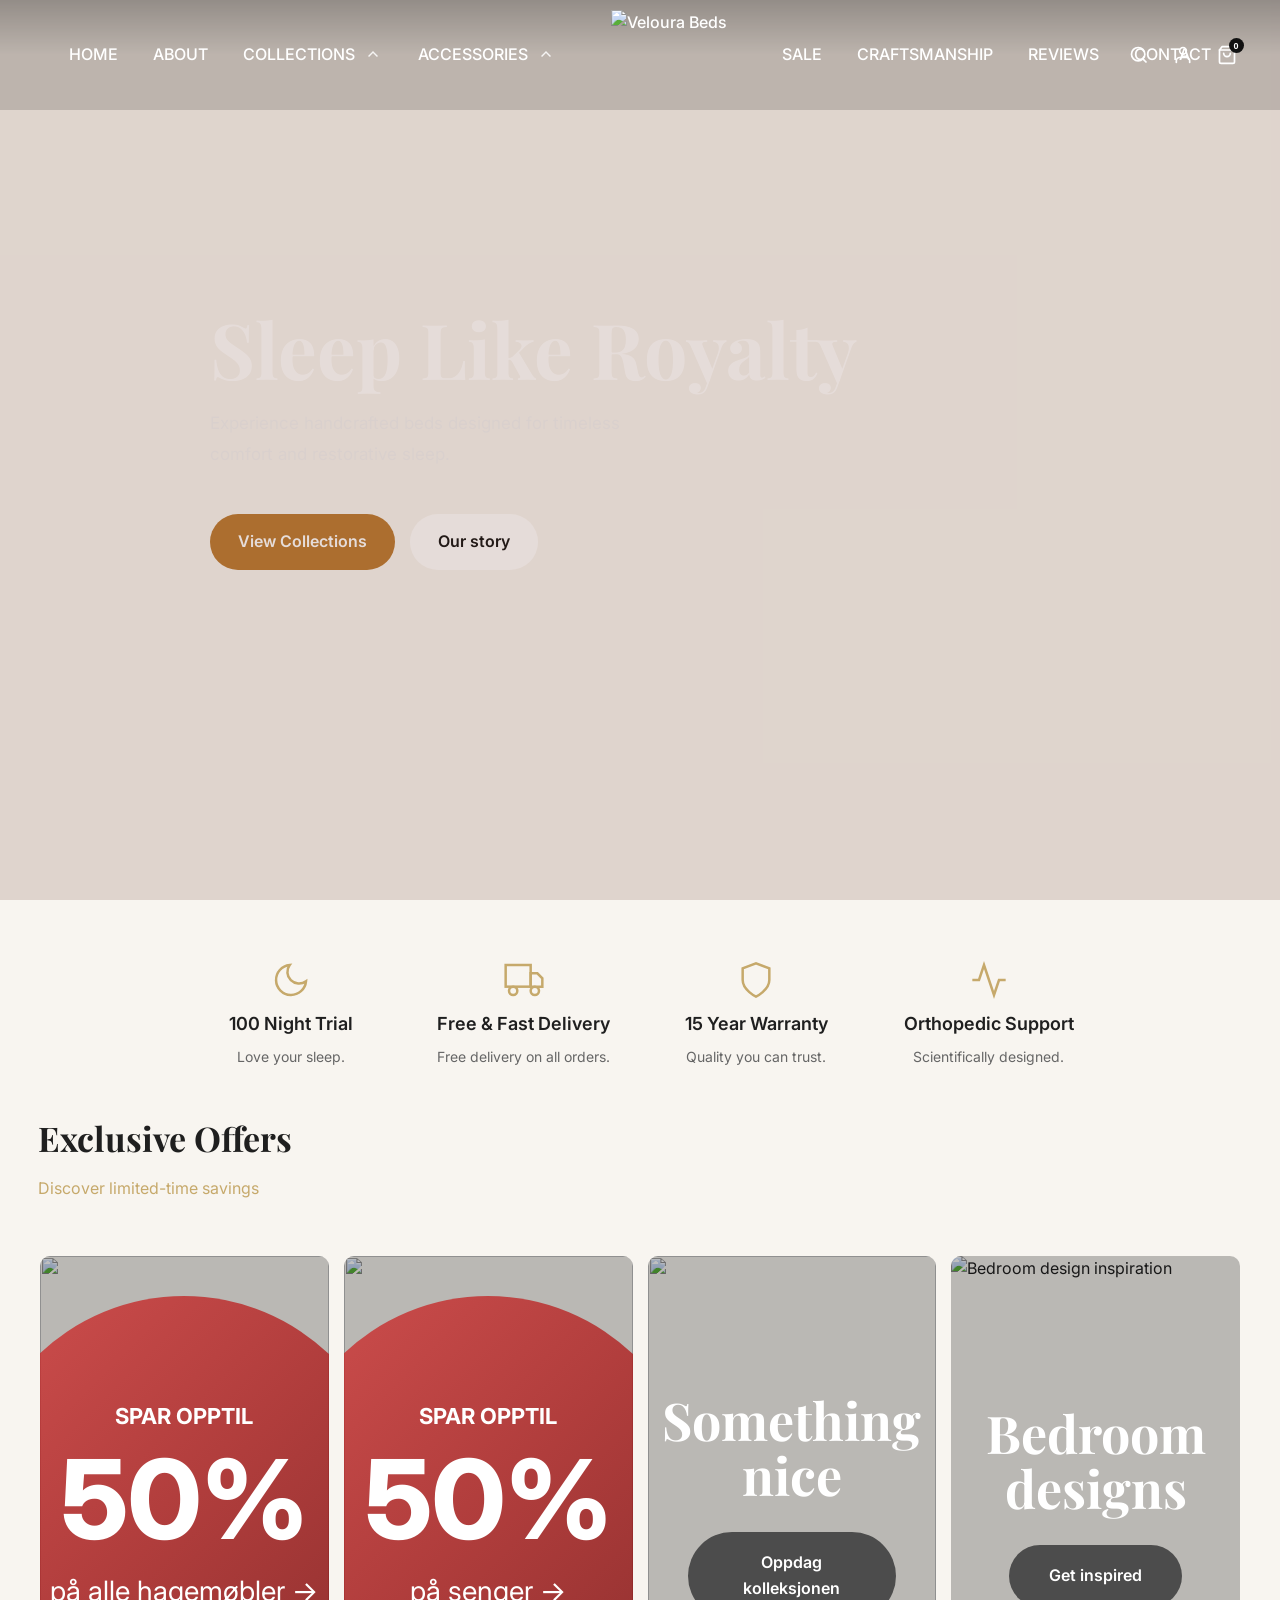
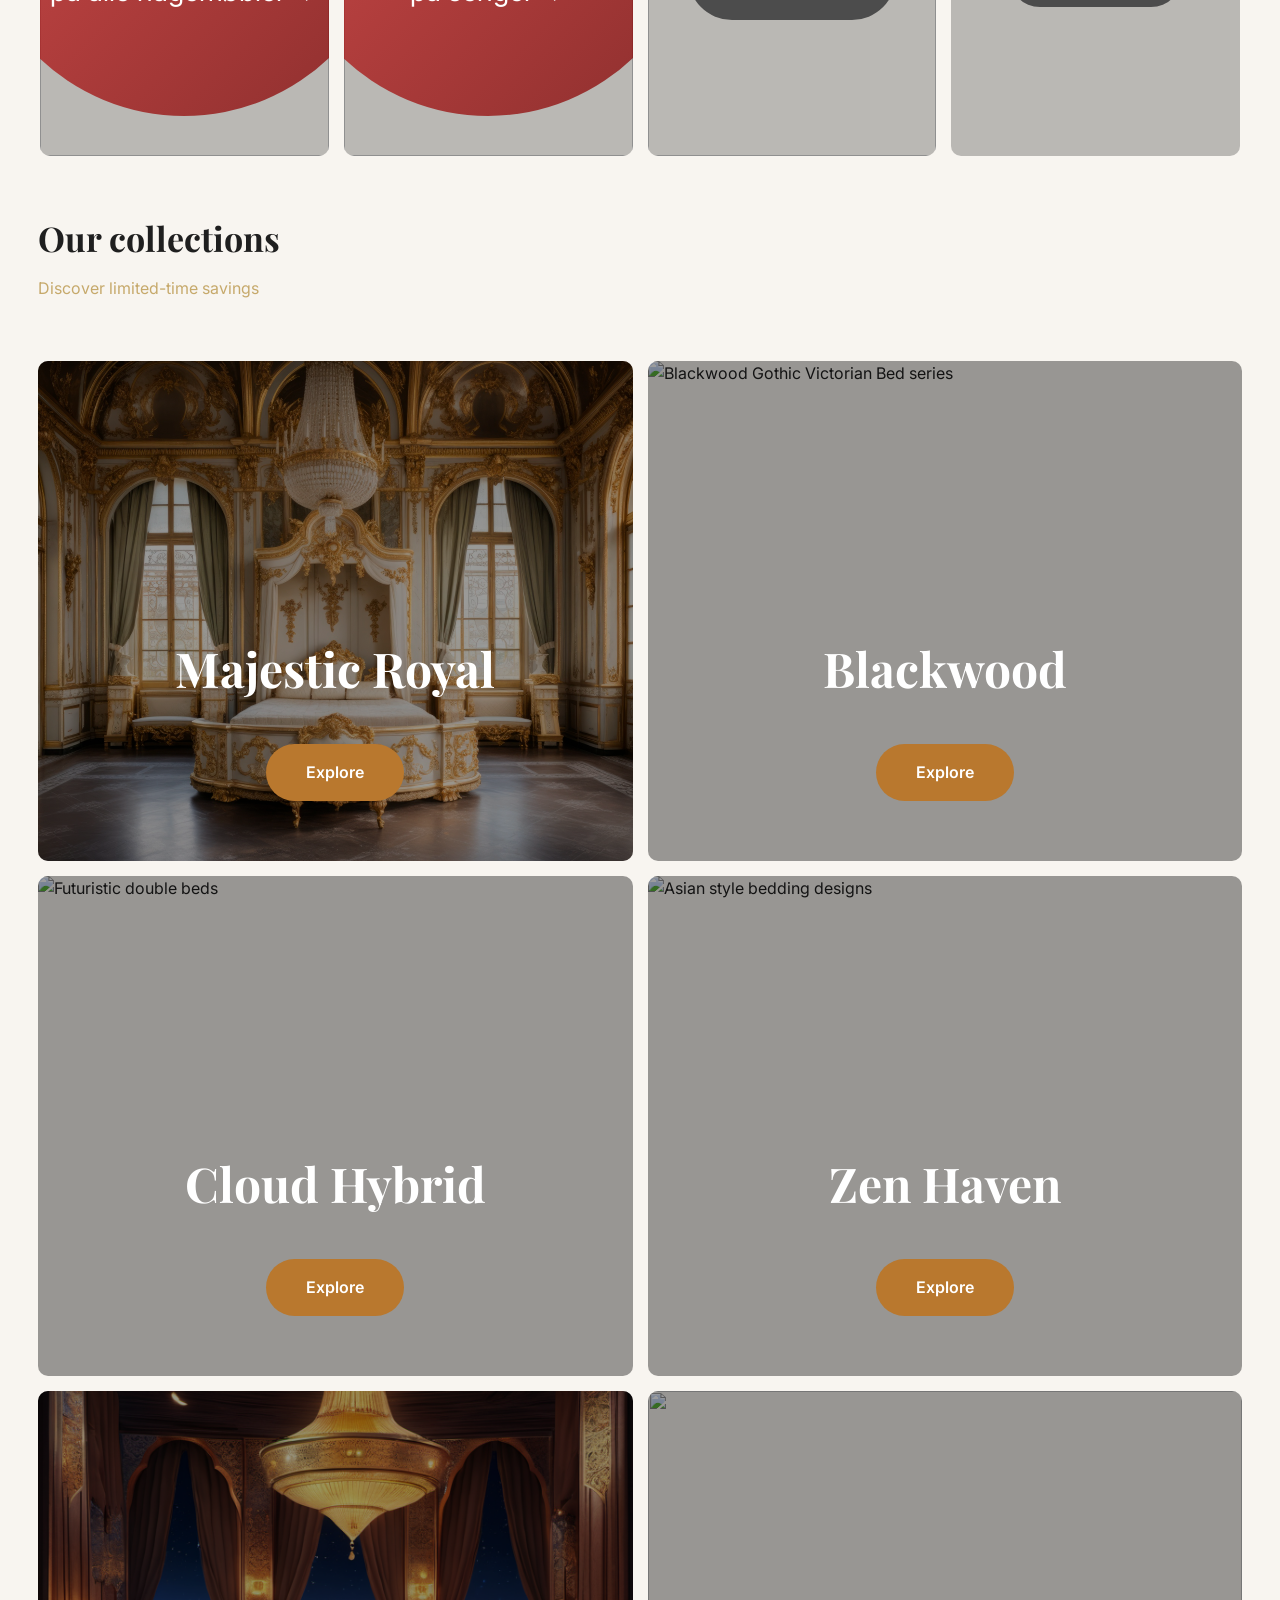
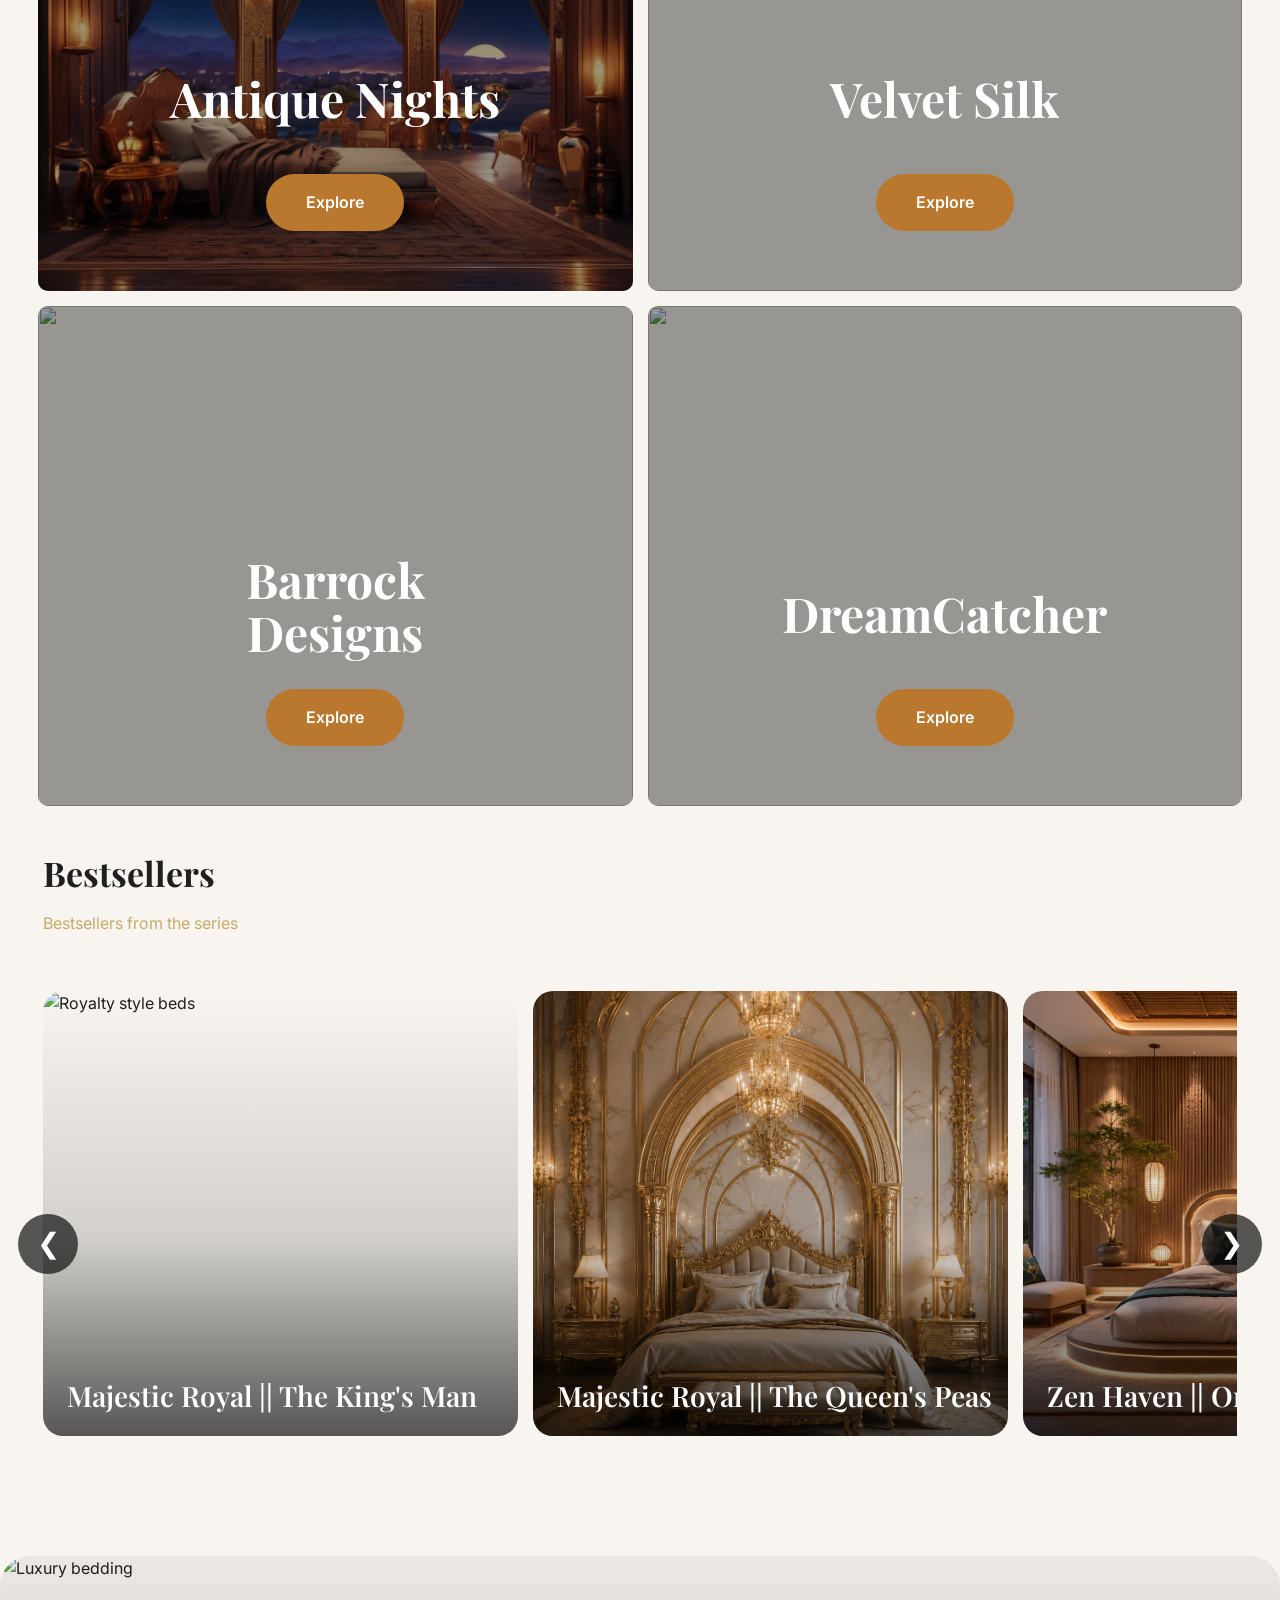
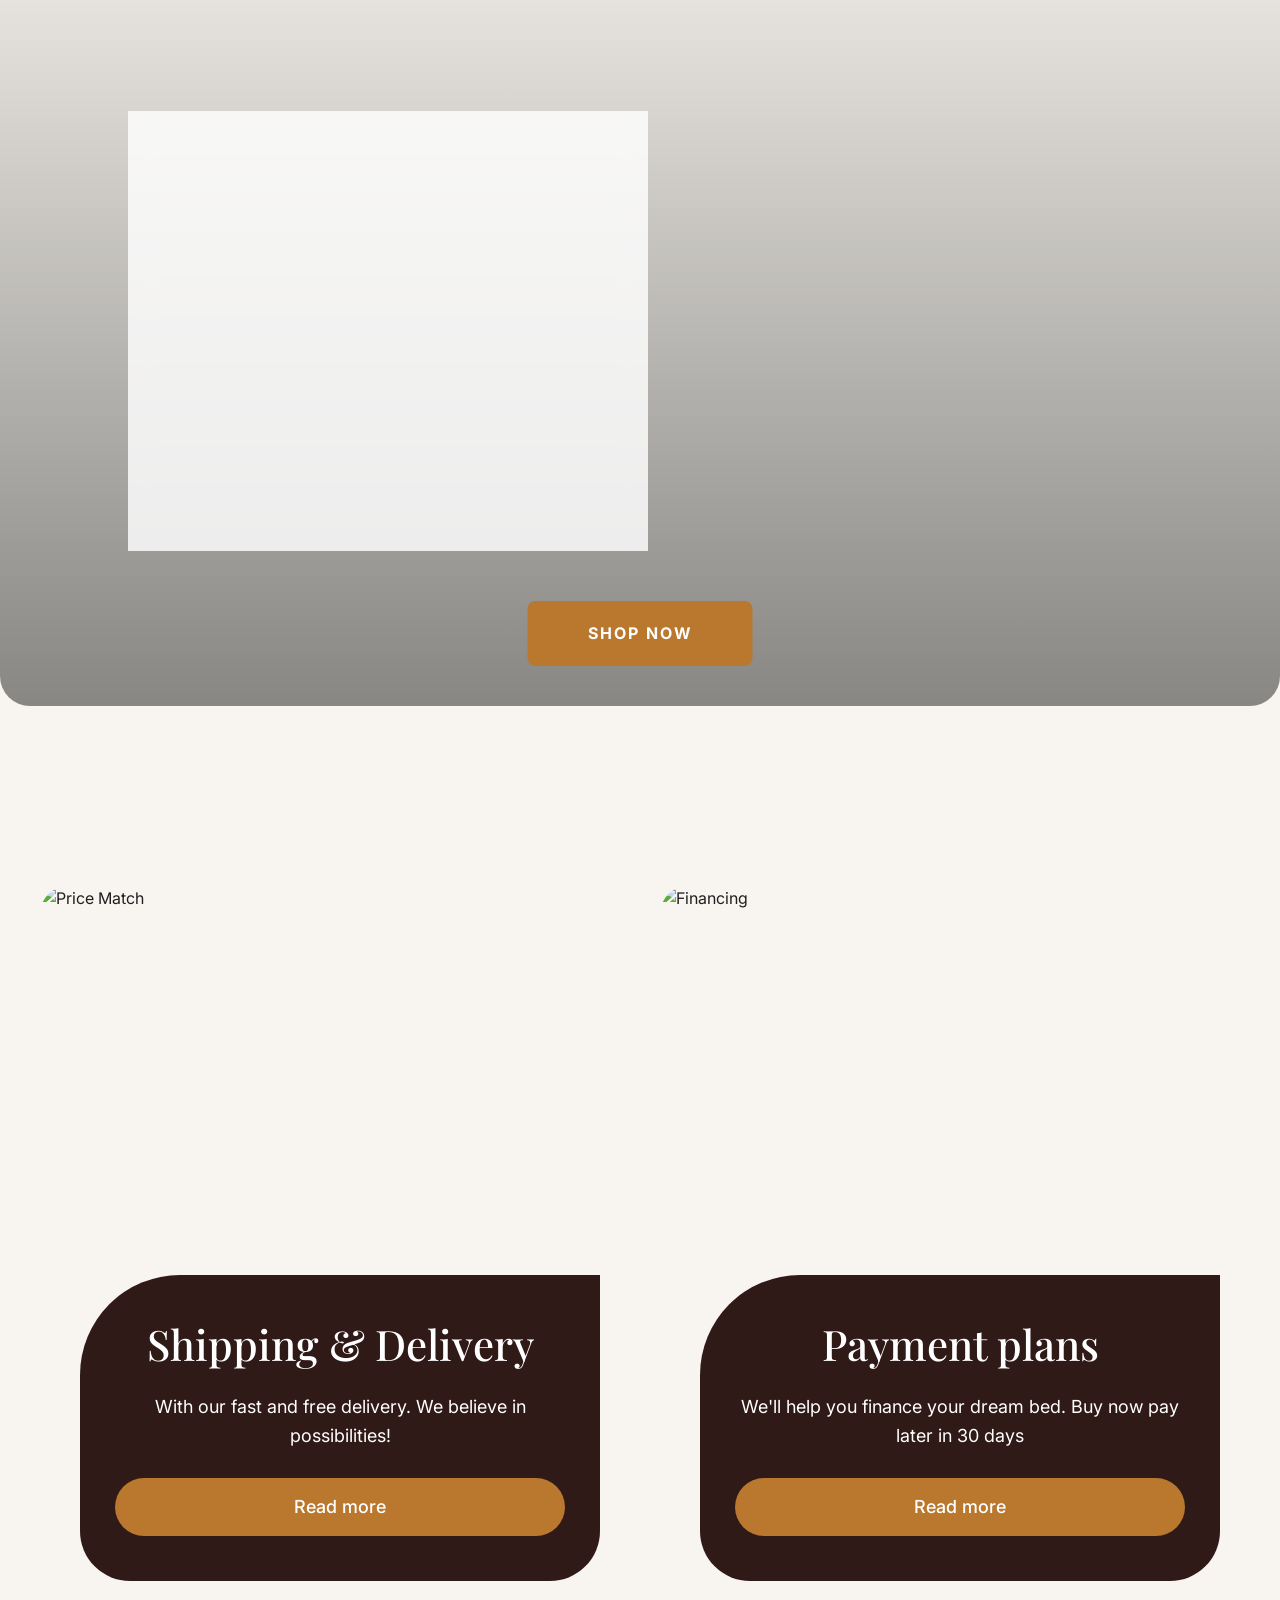
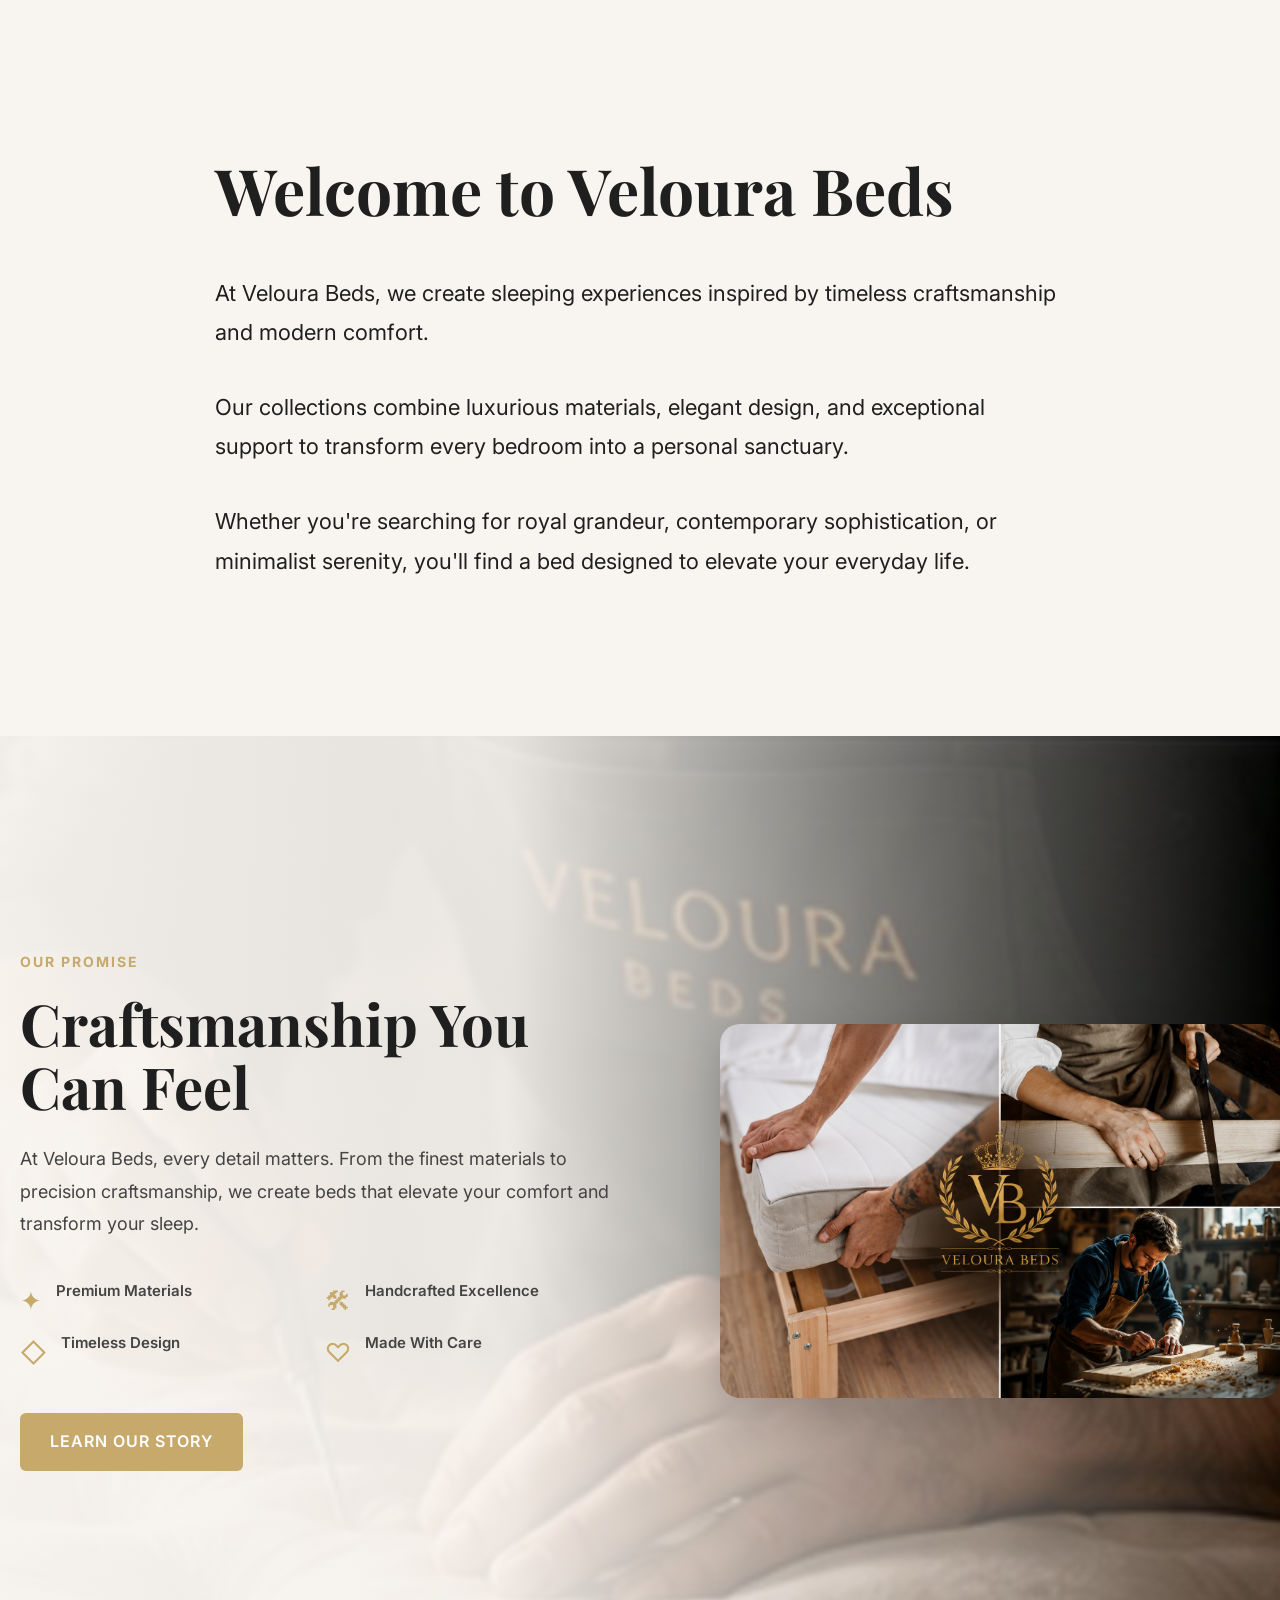
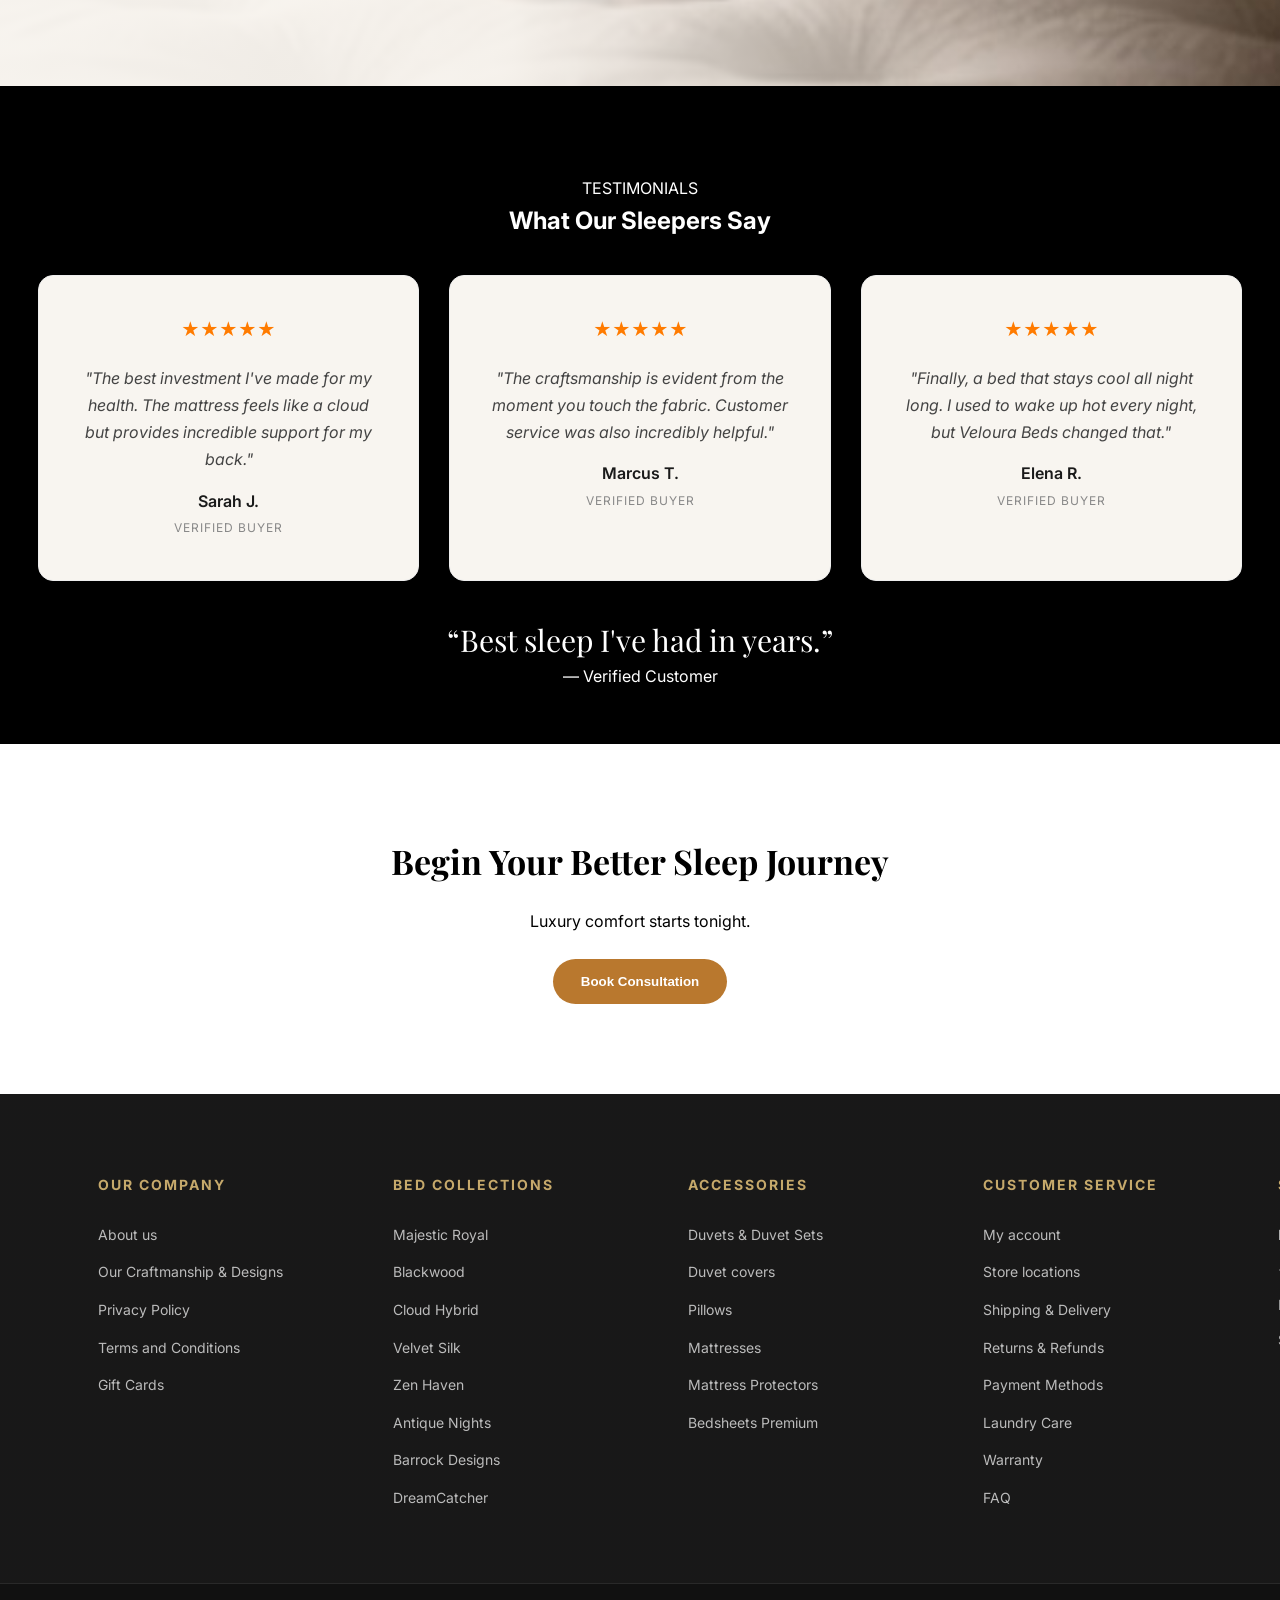
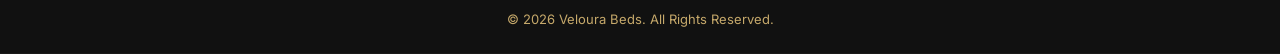
==== commit 7349a027: "Update print statement from 'Hello' to 'Goodbye'" ====
--- a/index.html
+++ b/index.html
@@ -2,6 +2,7 @@
 VELOURA BEDS - BEGINNER PREMIUM VERSION
 Save as: index.html
 ========================= -->
+
 <!DOCTYPE html>
 <html lang="en">
 <head>
@@ -11,6 +12,7 @@
 <link rel="stylesheet" href="styleSheet-v.2.css">
 
 <!-- Google Fonts -->
+
 <link rel="preconnect" href="https://fonts.googleapis.com">
 <link rel="preconnect" href="https://fonts.gstatic.com" crossorigin>
 
@@ -21,15 +23,14 @@
 <!-- ========================
 NAVBAR
 ======================== -->
+
 <header id="header">
-
-</div>
 <div class="container">
-<nav>
-
-<ul class="nav-links" id="navLinks">
-    <li><a href="#">HOME</a></li>
-    <li><a href="#">ABOUT</a></li>
+    <nav>
+
+    <ul class="nav-links" id="navLinks">
+        <li><a href="#">HOME</a></li>
+        <li><a href="#">ABOUT</a></li>
 
  <!-- DROPDOWN START -->
 
@@ -47,6 +48,7 @@
         </a>
 
     <!-- The Mega Menu Container -->
+
     <div class="mega-menu" id="colMenu">
         <div class="container mega-grid">
             <a href="majestic_royal.html" class="mega-item">
@@ -83,7 +85,7 @@
                 <span>Barock Designs</span>
             </a>
              <a href="#" class="mega-item">
-                <img src="folder/ChatGPT Image Jun 21, 2026, 04_44_17 PM.png" alt="Iron beds">
+                <img src="folder/ChatGPT Image Jun 21, 2026, 04_44_17 PM.png" alt="Asian fusion beds">
                 <span>Zen Haven</span>
             </a>
 
@@ -160,7 +162,9 @@
              alt="Veloura Beds">
     </a>
 </li>
+
 <!-- DROPDOWN END -->
+
     <li><a href="#sale">SALE</a></li>
     <li><a href="#about">CRAFTSMANSHIP</a></li>
     <li><a href="#reviews">REVIEWS</a></li>
@@ -168,35 +172,45 @@
     </ul>
 
     <div class="nav-right">
-        <button class="icon-btn search-trigger">
-            <svg xmlns="http://www.w3.org/2000/svg" width="20" height="20" viewBox="0 0 24 24" fill="none" stroke="currentColor" stroke-width="2" stroke-linecap="round" stroke-linejoin="round"><circle cx="11" cy="11" r="8"></circle><line x1="21" y1="21" x2="16.65" y2="16.65"></line></svg>
+                <button class="icon-btn search-trigger">
+                    <svg xmlns="http://www.w3.org/2000/svg" width="20" height="20" viewBox="0 0 24 24" fill="none" stroke="currentColor" stroke-width="2"><circle cx="11" cy="11" r="8"></circle><line x1="21" y1="21" x2="16.65" y2="16.65"></line></svg>
+                </button> 
+
+        <button class="icon-btn user-trigger">
+            <svg xmlns="http://www.w3.org/2000/svg" width="20" height="20" viewBox="0 0 24 24" fill="none" stroke="currentColor" stroke-width="2" stroke-linecap="round" stroke-linejoin="round"><path d="M20 21v-2a4 4 0 0 0-4-4H8a4 4 0 0 0-4 4v2"></path><circle cx="12" cy="7" r="4"></circle></svg>
         </button>
 
-        <button class="icon-btn user-trigger">
-        <svg xmlns="http://www.w3.org/2000/svg" width="20" height="20" viewBox="0 0 24 24" fill="none" stroke="currentColor" stroke-width="2" stroke-linecap="round" stroke-linejoin="round"><path d="M20 21v-2a4 4 0 0 0-4-4H8a4 4 0 0 0-4 4v2"></path><circle cx="12" cy="7" r="4"></circle></svg>
-    </button>
-
-        <button class="icon-btn cart-trigger">
-            <svg xmlns="http://www.w3.org/2000/svg" width="20" height="20" viewBox="0 0 24 24" fill="none" stroke="currentColor" stroke-width="2" stroke-linecap="round" stroke-linejoin="round"><path d="M6 2L3 6v14a2 2 0 0 0 2 2h14a2 2 0 0 0 2-2V6l-3-4Z"></path><line x1="3" y1="6" x2="21" y2="6"></line><path d="M16 10a4 4 0 0 1-8 0"></path></svg>
-            <span class="cart-count">0</span>
-        </button>
-    </div>
-<div class="menu" id="menuBtn">☰</div>
+                <button class="icon-btn cart-trigger">
+                    <svg xmlns="http://www.w3.org/2000/svg" width="20" height="20" viewBox="0 0 24 24" fill="none" stroke="currentColor" stroke-width="2" stroke-linecap="round" stroke-linejoin="round"><path d="M6 2L3 6v14a2 2 0 0 0 2 2h14a2 2 0 0 0 2-2V6l-3-4Z"></path><line x1="3" y1="6" x2="21" y2="6"></line><path d="M16 10a4 4 0 0 1-8 0"></path></svg>
+                    <span class="cart-count">0</span>
+                </button>
+    </div>
+         <div class="menu" id="menuBtn">☰</div>
+    </div>
 
 </nav>
-</div>
+    <div class="header-search">
+        <div class="search-box">
+                <input type="text" class="search-input" placeholder="Search beds, mattresses, pillows...">
+            <button class="clear-search">
+                X
+            </button>
+                <div class="search-results"></div>    
+        </div>
+    </div>
 </header>
 
 <!-- ========================
 HERO
 ======================== -->
+
 <section class="hero">
     <div class="container hero-content">
             <div class="hero-content">
                 <h1>Sleep Like Royalty</h1>
                 <p>Experience handcrafted beds designed for timeless comfort and restorative sleep.</p>
                     <div class="btn-group">
-                        <a href="#products" class="btn gold">View Collections</a>
+                        <a href="#collections" class="btn gold">View Collections</a>
                         <a href="#about" class="btn light">Our story</a>
                     </div>
             </div>
@@ -206,6 +220,7 @@
 <!-- ========================
 TRUST
 ======================== -->
+
 <section class="trust reveal">
     <div class="trust-item">
             <svg class="trust-icon" width="24" height="24" viewBox="0 0 24 24" fill="none" stroke="currentColor" stroke-width="2">
@@ -302,7 +317,7 @@
 
     <a href="#" class="campaign-card">
 
-        <img src="folder/thedigitalartist-ai-generated-9145784_1920.jpg" alt="Fancy bedroom design">
+        <img src="folder/thedigitalartist-ai-generated-9145784_1920.jpg" alt="Bedroom design inspiration">
 
         <div class="campaign-overlay">
             <h3>Bedroom designs</h3>
@@ -311,6 +326,7 @@
                 Get inspired
             </span>
         </div>
+
     </a>
 
 </section>
@@ -328,13 +344,13 @@
         </div>
 </div>
 
-<section class="promo-section">
+<section class="promo-section" id="collections">
 
     <div class="promo-card">
         <img src="folder/2150754887.jpg" alt="Majestic Royal Beds">
         <div class="promo-overlay">
             <h3>Majestic Royal</h3>
-            <a href="./majestic_royal.html" class="promo-btn">Explore</a>
+            <a href="majestic_royal.html" class="promo-btn">Explore</a>
         </div>
     </div>
 
@@ -399,6 +415,7 @@
 <!-- ========================
 PRODUCTION BOX 2
 ======================== -->
+    
 <section class="products reveal" id="products">
 <div class="container">
 
@@ -745,12 +762,12 @@
                 <h4>BED COLLECTIONS</h4>
                 <ul>
                     <li><a href="#">Majestic Royal</a></li> <!-- This is a majestic royal bedding design (fancy expensive beds feels like royals)-->
-                    <li><a href="#">The Signatures</a></li> <!-- This is the store's signature bedding design -->
+                    <li><a href="#">Blackwood</a></li> <!-- This is the store's signature bedding design -->
                     <li><a href="#">Cloud Hybrid</a></li> <!-- This is a futuristic bedding design -->
                     <li><a href="#">Velvet Silk</a></li>
                     <li><a href="#">Zen Haven</a></li> <!-- This is a Asian fusion bedding design -->
                     <li><a href="#">Antique Nights</a></li> <!-- This is a ancient & antique bedding style design -->
-                    <li><a href="#">Barock Designs</a></li>
+                    <li><a href="#">Barrock Designs</a></li>
                     <li><a href="#">DreamCatcher</a></li>
                     
                 </ul>
@@ -828,10 +845,10 @@
 };
 
 /* NAVBAR SCROLL */
+
+const header = document.getElementById("header");
+
 window.addEventListener("scroll", () => {
-
-const header = document.getElementById("header");
-
 if(window.scrollY > 50){
 header.classList.add("scrolled");
 }else{
@@ -954,6 +971,262 @@
     });
 });
 
+/* ======================
+SEARCH BAR SECTION
+====================== */
+
+const searchBtn = document.querySelector(".search-trigger");
+const headerSearch = document.querySelector(".header-search");
+
+const searchInput = document.querySelector(".search-input");
+const clearBtn = document.querySelector(".clear-search");
+const resultsBox = document.querySelector(".search-results");
+
+// Products to search
+
+const products = [
+
+    {
+        name: "Majestic Royal",
+        image: "./Pics_and_Wireframes/2150754887.jpg",
+        url: "majestic_royal.html"
+    },
+    {
+        name: "Blackwood",
+        image: "./Pics_and_Wireframes/ChatGPT Image Jun 21, 2026, 07_12_29 PM.png",
+        url: "blackwood.html"
+    },
+    {
+        name: "Cloud Hybrid",
+        image: "./Pics_and_Wireframes/ChatGPT Image May 8, 2026, 06_52_47 AM.png",
+        url: "cloud_hybrid.html"
+    },
+    {
+        name: "Zen Haven",
+        image: "./Pics_and_Wireframes/ChatGPT Image Jun 21, 2026, 04_44_17 PM.png",
+        url: "zen_haven.html"
+    },
+    {
+        name: "DreamCatcher",
+        image: "./Pics_and_Wireframes/2150497255.jpg",
+        url: "dreamcatcher.html"
+    },
+    {
+        name: "Antique Nights",
+        image: "./Pics_and_Wireframes/ChatGPT Image Jun 21, 2026, 01_33_12 PM.png",
+        url: "antique_nights.html"
+    },
+    {
+        name: "Velvet Silk",
+        image: "./Pics_and_Wireframes/ChatGPT Image Jun 21, 2026, 06_50_51 PM.png",
+        url: "velvet_silk.html"
+    },
+    {
+        name: "Barrock Designs",
+        image: "./Pics_and_Wireframes/ChatGPT Image Jun 21, 2026, 06_00_32 PM.png",
+        url: "barrock_designs.html"
+    }
+
+];
+
+
+// Open / close search bar
+
+searchBtn.addEventListener("click", (e) => {
+
+    e.stopPropagation();
+
+    headerSearch.classList.toggle("active");
+
+    if (headerSearch.classList.contains("active")) {
+        searchInput.focus();
+    }
+
+});
+
+// Input typing
+
+searchInput.addEventListener("input", () => {
+
+    let value = searchInput.value.toLowerCase();
+
+    // Show X button
+
+    clearBtn.style.display =
+        value !== "" ? "block" : "none";
+
+    // Empty previous results
+
+    resultsBox.innerHTML = "";
+
+    // Nothing typed
+
+    if (value === "") {
+        resultsBox.style.display = "none";
+        return;
+    }
+
+    // Find matches
+
+    let matches = products.filter(product =>
+    product.name.toLowerCase().includes(value)
+);
+
+    // Display matches
+
+    matches.forEach(product => {
+
+       resultsBox.innerHTML += `
+        <a href="${product.link}" class="search-item">
+            <img src="${product.image}" alt="">
+            <div class="search-info">
+                ${product.name}
+             </div>
+            </a>
+            `;
+        });
+
+    // Add one "See all results" button
+
+            resultsBox.innerHTML += `
+                <a href="search.html" class="see-all-results">
+                See all results →
+                </a>
+
+            `;
+
+    resultsBox.style.display =
+        matches.length ? "block" : "none";
+
+    });
+
+
+// Clear button (X)
+
+clearBtn.addEventListener("click", () => {
+
+    searchInput.value = "";
+    clearBtn.style.display = "none";
+    resultsBox.style.display = "none";
+
+    searchInput.focus();
+
+});
+
+
+// Close search when clicking outside
+
+document.addEventListener("click", (e) => {
+
+    if (
+        !headerSearch.contains(e.target) &&
+        !searchBtn.contains(e.target)
+    ) {
+
+        headerSearch.classList.remove("active");
+        resultsBox.style.display = "none";
+
+    }
+
+});
+
+/* SEARCH BAR SECTION
+
+const searchBtn = document.querySelector(".search-trigger");
+const headerSearch = document.querySelector(".header-search");
+
+searchBtn.addEventListener("click", (e) => {
+
+    e.stopPropagation();
+
+    headerSearch.classList.toggle("active");
+
+    if(headerSearch.classList.contains("active")){
+        searchInput.focus();
+    }
+
+});
+
+document.addEventListener("click", (e) => {
+
+    if(
+        !headerSearch.contains(e.target) &&
+        !searchBtn.contains(e.target)
+    )
+    
+    {
+
+        headerSearch.classList.remove("active");
+        resultsBox.style.display = "none";
+
+    }
+
+});
+
+clearBtn.addEventListener("click", () => {
+
+    searchInput.value = "";
+    clearBtn.style.display = "none";
+    resultsBox.style.display = "none";
+    searchInput.focus();
+
+});
+
+/* CREATE PRODUCTS *
+
+const products = [
+
+"Majestic Royal",
+"Blackwood",
+"Cloud Hybrid",
+"DreamCatcher",
+"Zen Haven",
+"Antique Nights",
+"Velvet Silk",
+"Barrock Designs",
+"Mattresses",
+"Pillows",
+"Duvets"
+
+];
+
+const resultsBox =
+document.querySelector(".search-results");
+
+searchInput.addEventListener("input", () => {
+
+    let value =
+    searchInput.value.toLowerCase();
+
+    resultsBox.innerHTML = "";
+
+    if(value === ""){
+        resultsBox.style.display = "none";
+        return;
+    }
+
+    let matches = products.filter(product =>
+        product.toLowerCase().includes(value)
+    );
+
+    matches.forEach(product => {
+
+        resultsBox.innerHTML +=
+        `
+        <div class="search-item">
+            ${product}
+        </div>
+        `;
+
+    });
+
+    resultsBox.style.display =
+        matches.length ? "block" : "none";
+
+});
+*/
+
+
 /* BACK TO TOP BUTTON */
 
 const backToTop = document.getElementById("backToTop");
@@ -980,6 +1253,15 @@
     }
 });
 
+
+document.addEventListener("click",(e)=>{
+
+    if(!searchBox.contains(e.target)){
+        searchBox.classList.remove("active");
+    }
+
+});
+
 // /* BRAND SLIDER (AUTO SLIDER) */
 /*
 const brandSlider = document.querySelector(".brand-slider");
--- a/styleSheet-v.2.css
+++ b/styleSheet-v.2.css
@@ -51,13 +51,6 @@
     box-shadow: 0 8px 25px rgba(0,0,0,0.2);
 }
 
-/*
-header.scrolled{
-    background:rgba(0, 0, 0, 0.705);
-    backdrop-filter:blur(5px);
-    box-shadow:0 8px 25px rgba(0,0,0,.08);
-} */
-
 header.scrolled nav{
     padding: 16px 0;
 }
@@ -65,14 +58,6 @@
 /* ========================
 LOGO ABOVE NAVBAR
 ======================== */
-
-/* .logo{
-    font-family:'Playfair Display',serif;
-    font-size:30px;
-    font-weight:700;
-    color:white;
-    transition:.3s;
-} */
 
 .logo{
     display:flex;
@@ -91,13 +76,6 @@
     font-weight:600;
 }
 
-/* .logo img{
-    height: 85px;
-    transition: 0.3s ease;
-    width: auto;
-    display: block;
-} */
-
 .logo-wrapper{
     display:flex;
     justify-content:center;
@@ -116,35 +94,13 @@
 NAVBAR
 ======================== */
 
-/* nav{
-    display:flex;
-    justify-content:space-between; 
-    align-items:center;
-    padding:24px 0;
-    transition:.3s;
-} */
-
-/* nav{
-    display:flex;
-    justify-content:center;
-    align-items:center;
-    gap:60px;
-    padding:10px 0 20px;
-} */
-
 nav{
-    position:relative;
+    position:relative; 
     display:flex;
     justify-content:center;
     align-items:center;
     padding:10px 0;
 }
-
-/* .nav-links{
-    display:flex;
-    gap:45px;
-    list-style:none;
-} */
 
 .nav-links{
     display:flex;
@@ -201,8 +157,12 @@
 /* NAV RIGHT */
 .nav-right{
     display:flex;
+    position:absolute;
     align-items:center;
     gap:14px;
+    right:0;
+    top:50%;
+    transform:translateY(-50%);
 }
 
 /* CART ICON */
@@ -229,20 +189,6 @@
    NAV UTILITY ICONS
    ======================== */
 
-/* .nav-right {
-    display: flex;
-    align-items: center;
-    gap: 15px;       /* This controls the distance between Search and Cart *
-    margin-left: 20px; /* This controls the distance from the Menu links *
-} */
-
-.nav-right{
-    position:absolute;
-    right:0;
-    top:50%;
-    transform:translateY(-50%);
-}
-
 .icon-btn {
     background: none;
     border: none;
@@ -260,7 +206,127 @@
     opacity: 0.8;
 }
 
+/* SEARCH BAR INTERACTION */
+
+.header-search{
+    display:flex;
+    justify-content:center;
+    max-height:0;
+    overflow:visible;
+    opacity:0;
+    transition:.5s ease;
+}
+
+.header-search.active{
+    max-height:150px;
+    opacity:1;
+}
+
+.search-box{
+    width:600px;
+    max-width:85%;
+    margin-top:15px;
+    margin-bottom:20px;
+    background:rgba(255,255,255,.15);
+    backdrop-filter:blur(18px);
+    border-radius:999px;
+    padding:18px 30px;
+    position:relative;
+}
+
+.search-input{
+    width:100%;
+    background:none;
+    border:none;
+    outline:none;
+    color:white;
+    font-size:16px;
+}
+
+.clear-search{
+    position:absolute;
+    right:25px;
+    top:50%;
+    transform:translateY(-50%);
+    background:none;
+    border:none;
+    color:white;
+    font-size:35px;
+    cursor:pointer;
+    display:none;
+}
+
+.search-results{
+    position:absolute;
+    top:80px;
+    left:50%;
+    width:88%;
+    max-height:450px;
+    overflow-y:auto;
+    transform:translateX(-50%);
+    display:none;
+    border-radius:25px;
+    backdrop-filter:blur(25px);
+    border:1px solid rgba(255,255,255,.08);
+    box-shadow:
+        0 20px 40px rgba(0,0,0,.4);
+    background:
+        linear-gradient(
+            135deg,
+            rgba(20, 13, 11, 0.932),
+            rgb(26, 22, 18)
+        );
+}
+
+.search-item{
+    color:white;
+    cursor:pointer;
+    transition:.3s;
+    padding:12px 18px;
+    display:flex;
+    align-items:center;
+    gap:15px;
+    text-decoration:none;
+}
+
+.search-item:hover{
+    background:#2f2f2f;
+}
+
+.search-item img{
+    width:60px;
+    height:60px;
+    object-fit:cover;
+    border-radius:12px;
+    flex-shrink:0;
+}
+
+.search-info{
+    font-size:16px;
+    line-height:1.4;
+    font-weight:500;
+}
+
+/* See all results */
+
+.see-all-results{
+    display:flex;
+    justify-content:center;
+    align-items:center;
+    padding:18px;
+    border-top:1px solid rgba(255,255,255,.1);
+    background:#1c1c1c;
+    color:white;
+    text-decoration:none;
+    font-weight:600;
+}
+
+.see-all-results:hover{
+    background:#2f2f2f;
+}
+
 /* Cart Badge Styling */
+
 .cart-count {
     position: absolute;
     top: -2px;
@@ -278,6 +344,7 @@
 }
 
 /* SLIDER NAVIGATION ARROWS */
+
 .slider-nav {
     position: absolute;
     top: 50%;
@@ -317,6 +384,7 @@
 ====================================== */
 
 /* Align text and arrow */
+
 #colLink,
 #accLink {
     display: inline-flex;
@@ -326,6 +394,7 @@
 }
 
 /* Default Arrow State (Pointing UP as requested) */
+
 .arrow-icon {
     transition: transform 0.3s ease; /* Smooth animation */
     transform: rotate(0deg); /* Default upward */
@@ -333,12 +402,14 @@
 
 /* ACTIVE STATE (Pointing DOWN when clicked) */
 /* We target the arrow inside the link when the menu has the 'active' class */
+
 #colMenu.active ~ #colLink .arrow-icon,
 .dropdown:has(#colMenu.active) .arrow-icon {
     transform: rotate(180deg);
 }
 
 /* ACTIVE STATE FOR BOTH ARROWS */
+
 #colMenu.active ~ #colLink .arrow-icon,
 .dropdown:has(#colMenu.active) .arrow-icon,
 #accMenu.active ~ #accLink .arrow-icon,
@@ -347,6 +418,7 @@
 }
 
 /* Ensure the arrow changes color when the header is scrolled */
+
 header.scrolled .arrow-icon {
     color: #bb983a;
 }
@@ -364,12 +436,14 @@
     z-index: 1000;
     
     /* Hidden state */
+
     /* display: none; */
     opacity: 0;
     transform: translateY(-10px);
     transition: all 0.3s ease;
 
 /* Transition States */
+
     opacity: 0;
     visibility: hidden; /* Menu exists but is non-interactive */
     transform: translateY(-15px); /* Starts slightly higher */
@@ -378,6 +452,7 @@
 }
 
 /* Active State */
+
 .mega-menu.active {
     opacity: 1;
     visibility: visible;
@@ -396,6 +471,7 @@
 }
 
 /* Show state */
+
 .mega-menu.active {
     display: block;
     opacity: 1;
@@ -403,6 +479,7 @@
 }
 
 /* THE GRID SYSTEM */
+
 .mega-grid {
     display: grid;
     grid-template-columns: repeat(4, 1fr); /* 4 items per row */
@@ -410,6 +487,7 @@
 }
 
 /* INDIVIDUAL ITEM */
+
 .mega-item {
     display: flex;
     flex-direction: column;
@@ -435,12 +513,14 @@
 }
 
 /* Adjust top position when header shrinks on scroll */
+
 header.scrolled .mega-menu {
     /* top: 65px; */
     top: 110px;
 }
 
 /* Scroll text color */
+
 header.scrolled .logo,
 header.scrolled .nav-links a,
 header.scrolled .menu{
@@ -448,8 +528,13 @@
 /*Default color:#c6a96b; New color 1: #bb983a*/
 }
 /* Ensure icons turn white/black if you want them to change on scroll */
+
 header.scrolled .icon-btn {
     color: #dfa52a; /* Keeps them gold even on scroll */
+}
+
+#collections{
+    scroll-margin-top:140px;
 }
 /* header.scrolled .nav-logo img{
     height: 65px;
@@ -488,28 +573,21 @@
     max-width:650px;*/
 }
 
-/* .hero h1{
-    font-family:'Playfair Display',serif;
-    font-size:74px;
-    line-height:1.1;
-    margin-bottom:20px;
-} */
-
 .hero h1{
     font-family:'Playfair Display',serif;
     font-size:77px;
     line-height:1.55;
-}
-
-/* .hero p{
-    font-size:20px;
-    margin-bottom:30px;
-    max-width: 500px;
-    color:#f0f0f0;
-} */
+    /* font-size:74px;
+    line-height:1.1;
+    margin-bottom:20px; */
+}
 
 .hero p{
     margin-bottom: 45px;
+    font-size:20px;
+    max-width:455px;
+    color:#f0f0f0;
+    line-height:1.8;
 }
 
 .btn-group{
@@ -598,34 +676,6 @@
     color: #666;
     line-height: 1.4;
 }
-/*
-.trust {
-    display: grid; grid-template-columns: repeat(4, 1fr);
-    padding: 60px 5%; border-bottom: 1px solid var(--border); text-align: center;
-    }
-    
-.trust-item h4 { font-size: 0.9rem; margin: 10px 0 5px; }
-.trust-item p { font-size: 0.8rem; color: var(--gray);  }
-
-/* New CSS to style the SVG Icons as Gold *
-.trust-icon {
-    width: 40px; /* Adjust size as needed *
-    height: 40px;
-    color: #c6a96b; /* Apply your premium gold color *
-    stroke-width: 1.5; /* Makes the lines elegant and thin *
-}
-
-.trust-item h4 {
-    font-size: 18px;
-    font-weight: 600;
-    margin-top: 10px;
-}
-
-.trust-item p {
-    font-size: 14px;
-    color: #666;
-    max-width: 200px; /* Prevents long text lines *
-}
 
 /* ========================
 PRODUCTS
@@ -696,10 +746,6 @@
     height: 500px;
 }
 
-/* .card:hover{
-    transform: translateY(-10px);
-} */
-
 .card img{
     height: 350px;
     object-fit: cover;
@@ -768,12 +814,6 @@
 NEW LUXURY CARD DESIGN
 ========================== */
 
-/* .brand-grid{
-    display:grid;
-    grid-template-columns:repeat(4,1fr);
-    gap:30px;
-} */
-
 .brand-slider-wrapper{
     position:relative;
     margin-top:55px;
@@ -811,13 +851,6 @@
     border-radius:20px;
     display:block;
 }
-    /* position:relative;
-    height:445px;
-    width:100%;
-    overflow:hidden;
-    border-radius:20px;
-    text-decoration:none; 
-}*/
 
 .brand-arrow{
     position:absolute;
@@ -826,21 +859,15 @@
         background .3s ease,
         transform .25s ease;
     /*transform:translateY(-50%);*/
-
     width:60px;
     height:60px;
-
     border:none;
     border-radius:50%;
-
     background:rgba(0,0,0,.65);
     color:white;
-
     font-size:28px;
     cursor:pointer;
-
     z-index:20;
-
     transition:.3s;
 }
 
@@ -902,7 +929,6 @@
 CAMPAIGN DESIGN
 ========================== */
 
-
 .campaign-grid{
     display:grid;
     grid-template-columns:repeat(4,1fr);
@@ -1073,21 +1099,6 @@
         transform 0.6s ease,
         filter 0.6s ease;
 }
-
-/* .promo-overlay{
-    position:absolute;
-    inset:0;
-
-    background:rgba(0,0,0,0.35);
-
-    display:flex;
-    flex-direction:column;
-    justify-content:center;
-    align-items:center;
-
-    text-align:center;
-    padding:30px;
-} */
 
 .promo-overlay{
     position:absolute;
@@ -1118,15 +1129,6 @@
     justify-content:center;
     margin-bottom:30px;
 }
-
-/* .promo-overlay h3{
-    color:white;
-    font-family:'Playfair Display',serif;
-    font-size:48px;
-    line-height:1.1;
-    max-width:350px;
-    margin-bottom:30px;
-} */
 
 .promo-btn{
     background:#b9782e; /* (Default: background:#3d3d45;) */ 
@@ -1229,27 +1231,6 @@
 }
 
 /* ========================
-ABOUT
-======================== *
-.about{
-padding:100px 0;
-background:white;
-}
-
-.about-wrap{
-display:grid;
-grid-template-columns:1fr 1fr;
-gap:50px;
-align-items:center;
-}
-
-.about h2{
-font-family:'Playfair Display',serif;
-font-size:46px;
-margin-bottom:18px;
-}*/
-
-/* ========================
 COMPANY STORY
 ======================== */
 
@@ -1420,6 +1401,7 @@
 }
 
 /* LEFT SIDE */
+
 .craft-text{
     max-width:800px;
     padding:80px 20px;
@@ -1451,6 +1433,7 @@
 }
 
 /* ICON ROW */
+
 .craft-icons{
     display:grid;
     grid-template-columns:repeat(2,1fr);
@@ -1477,6 +1460,7 @@
 }
 
 /* BUTTON */
+
 .craft-btn{
     display:inline-block;
     background:#c6a96b;
@@ -1495,6 +1479,7 @@
 }
 
 /* Container for the image - helps with positioning */
+
 .craft-image-wrapper {
     flex: 1;
     display: flex;
@@ -1503,6 +1488,7 @@
 }
 
 /* The actual image resize logic */
+
 .craft-image-wrapper img {
     /* CHANGE THESE VALUES TO RESIZE */
     width: 100%;
@@ -1515,6 +1501,7 @@
 }
 
 /* MOBILE */
+
 @media(max-width:900px){
 
 .craftsmanship{
@@ -1536,6 +1523,7 @@
 }
 
 /* Ensure background image disappears or changes on mobile for readability */
+
 @media (max-width: 900px) {
     .craftsmanship {
         background: #fff; /* Solid white background on mobile */
@@ -1553,6 +1541,7 @@
 /* ========================
 REVIEWS SECTION
 ======================== */
+
 .reviews{
     padding: 90px 0 55px 0; /* Increases the bottom padding value (the 3rd number) to push the CTA section down */
     text-align:center;
@@ -1590,11 +1579,6 @@
     border: 1px solid #eee;
 }
 
-/* .review-card:hover {
-    transform: translateY(-10px);
-    box-shadow: 0 15px 30px rgba(0,0,0,0.05); 
-} */
-
 .stars {
     color: #ff7b00; /* Your signature gold color #c6976b */
     font-size: 18px;
@@ -1624,6 +1608,7 @@
 }
 
 /* Mobile responsive centering */
+
 @media (max-width: 768px) {
     .reviews-grid {
         grid-template-columns: 1fr;
@@ -1633,6 +1618,7 @@
 /* ========================
 CTA
 ======================== */
+
 .cta{
 padding:90px 0;
 background:#ffffff;
@@ -1649,12 +1635,6 @@
 /* ========================
 FOOTER
 ======================== */
-/*footer{
-padding:45px 0;
-text-align:center;
-background:#000;
-color:#bbb;
-}*/
 
 footer {
     background: linear-gradient(rgba(0,0,0,0.9), rgba(0,0,0,0.9)), 
@@ -1724,6 +1704,7 @@
 }
 
 /* Bottom Copyright Bar */
+
 .footer-bottom {
     border-top: 1px solid rgba(255,255,255,0.1);
     padding: 25px 0;
@@ -1744,6 +1725,7 @@
 }
 
 /* Social Icons Placeholder styling */
+
 .social-icons a {
     font-size: 20px;
     margin-right: 15px;
@@ -1801,6 +1783,7 @@
 /* ========================
 SCROLL REVEAL
 ======================== */
+
 .reveal{
 opacity:0;
 transform:translateY(40px);
@@ -1891,6 +1874,7 @@
 }
 
 /* Mobile Fix: Stack them back up on phones */
+
 @media (max-width: 900px) {
     .hero-wrapper {
         flex-direction: column;
@@ -1921,6 +1905,7 @@
 }
 
 /* Mobile: Stack them when the screen gets too small */
+
 @media (max-width: 768px) {
     .trust-grid {
         grid-template-columns: repeat(2, 1fr);
@@ -1929,6 +1914,7 @@
 }
 
 /* Mobile responsive adjustment */
+
 @media(max-width: 768px) {
     .flex-bottom {
         flex-direction: column;
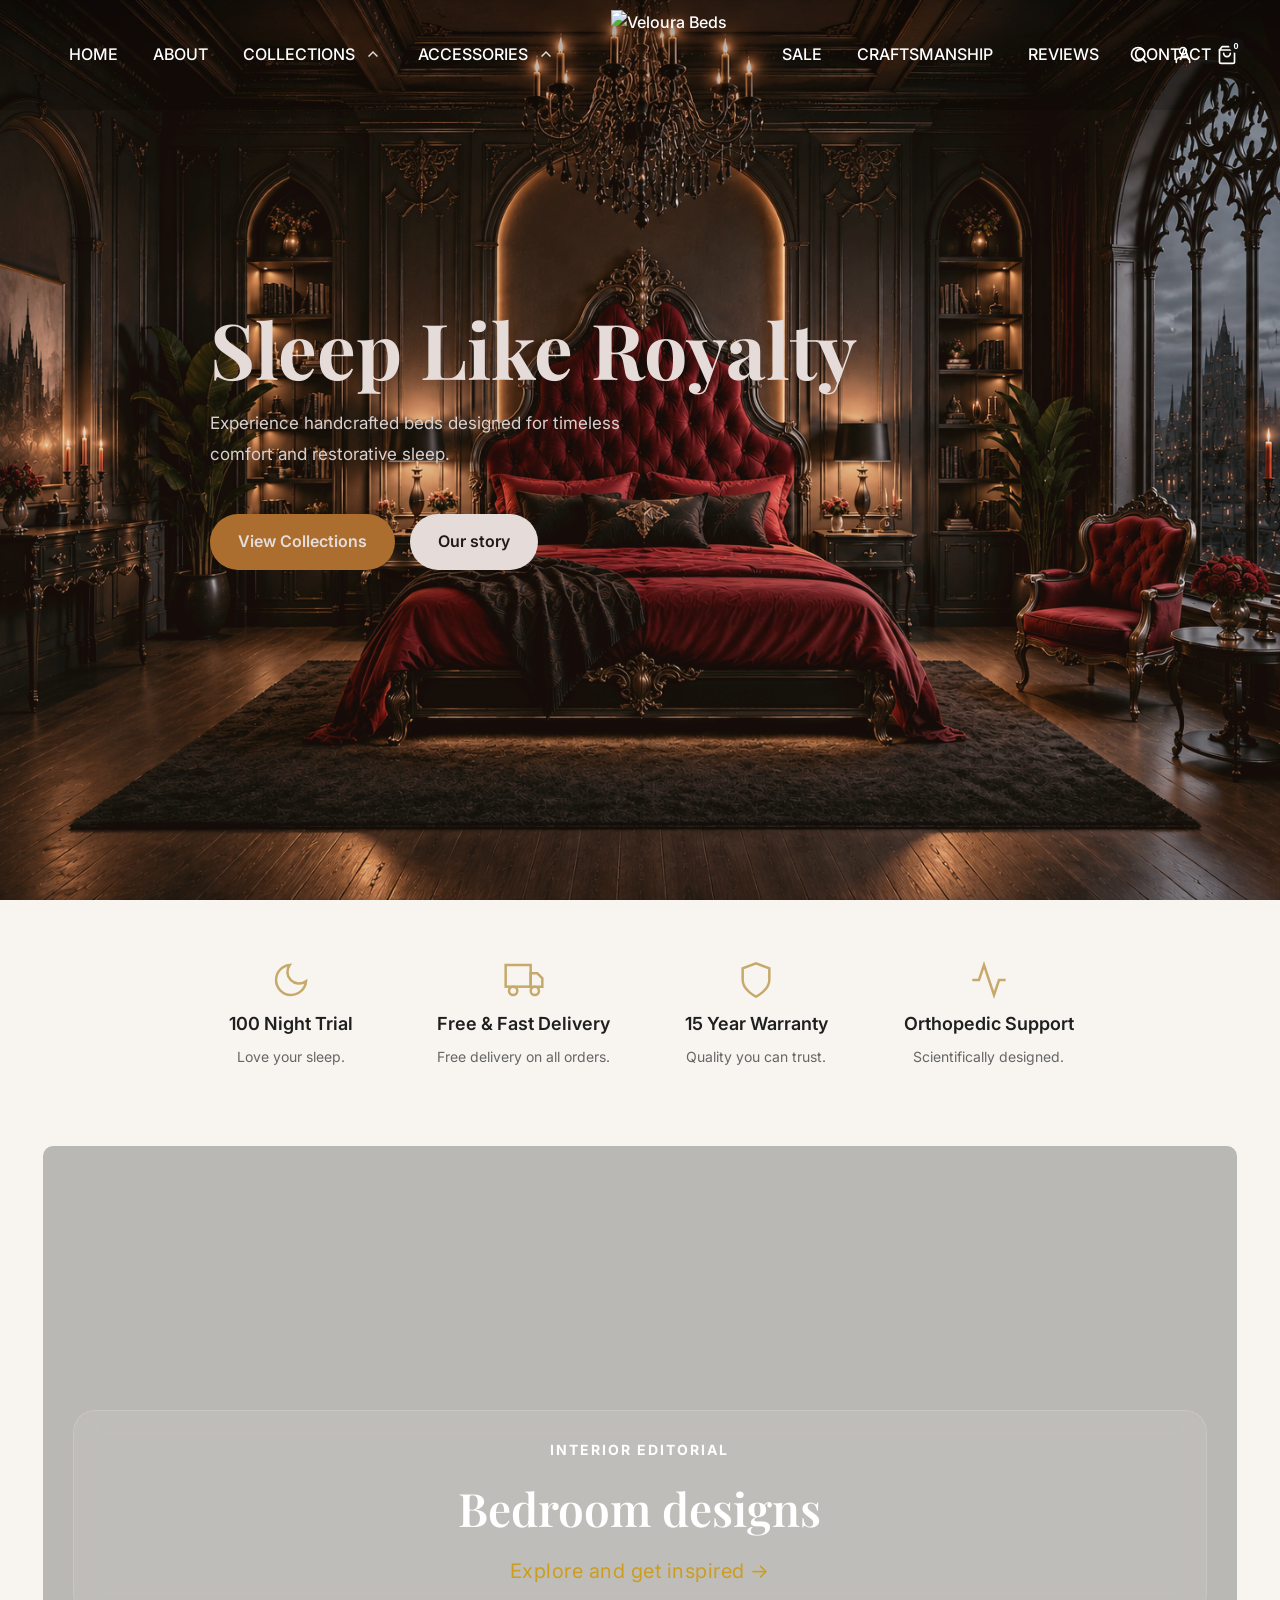
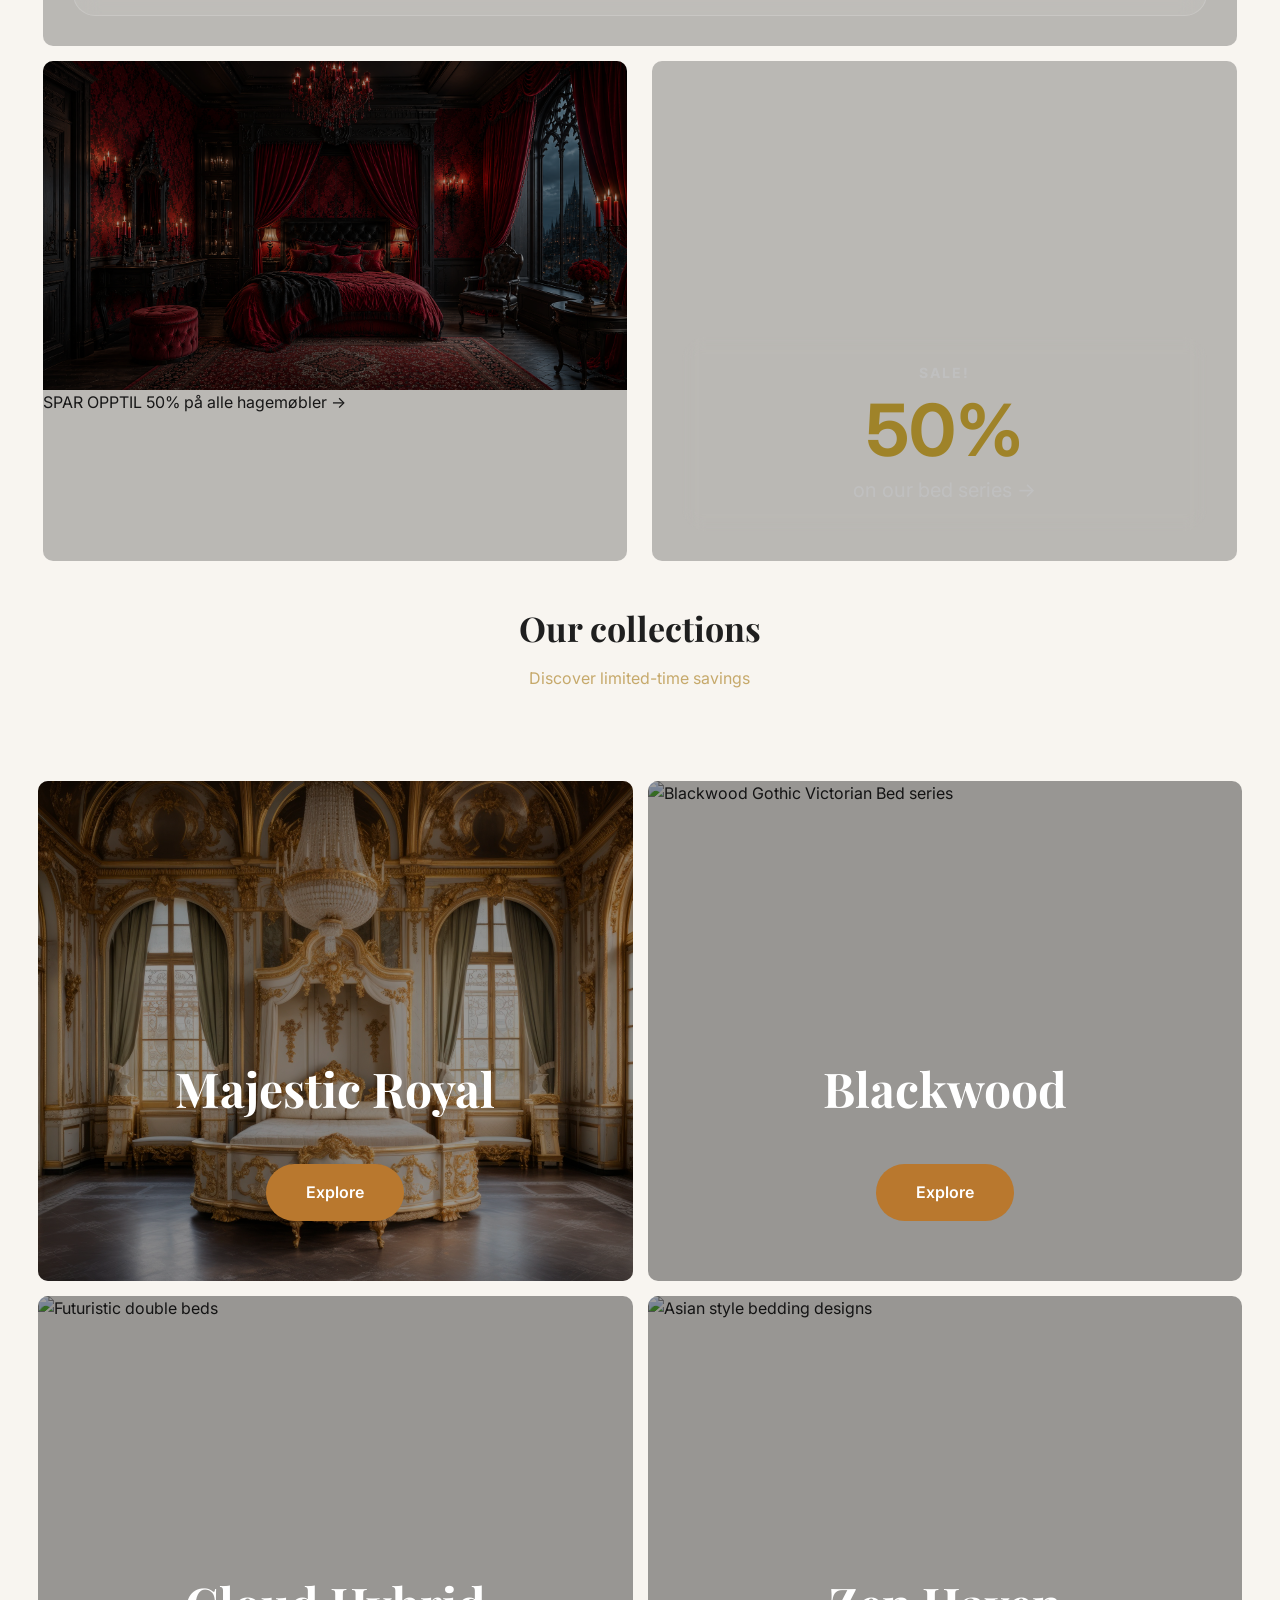
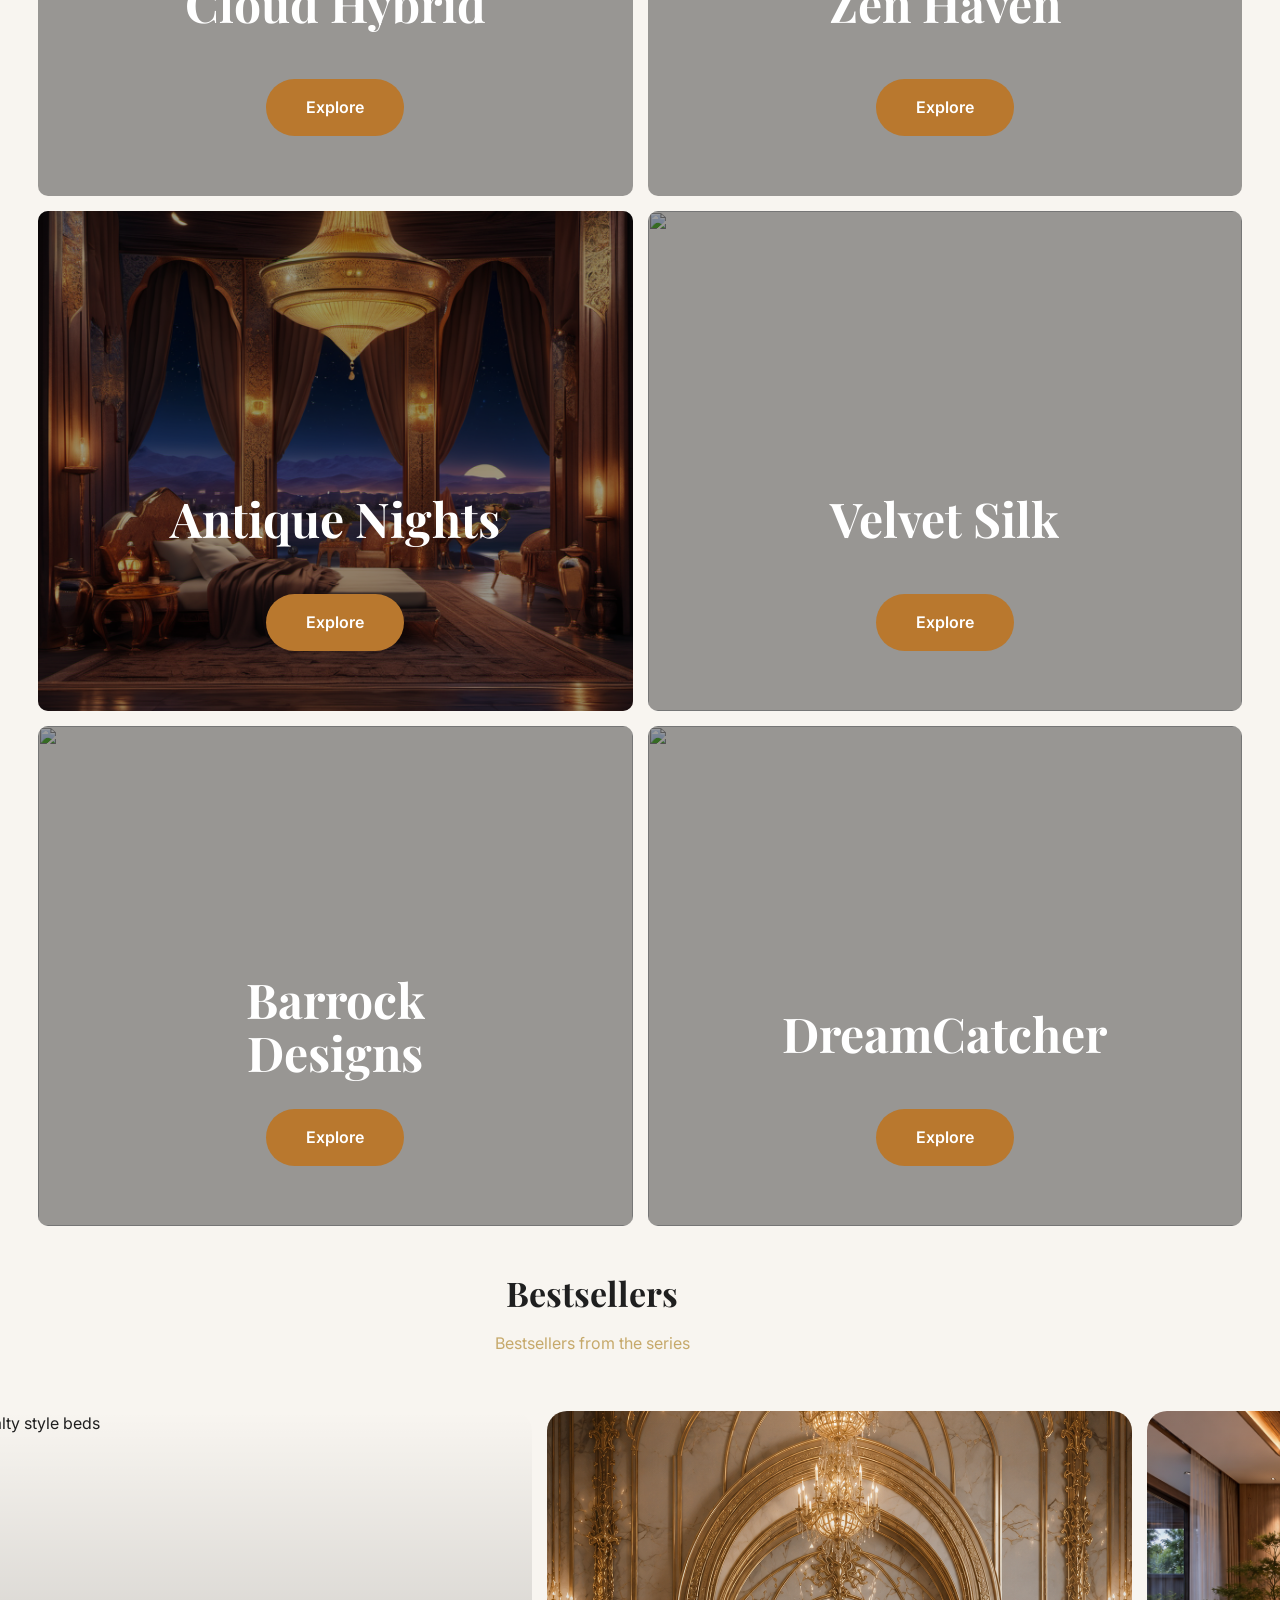
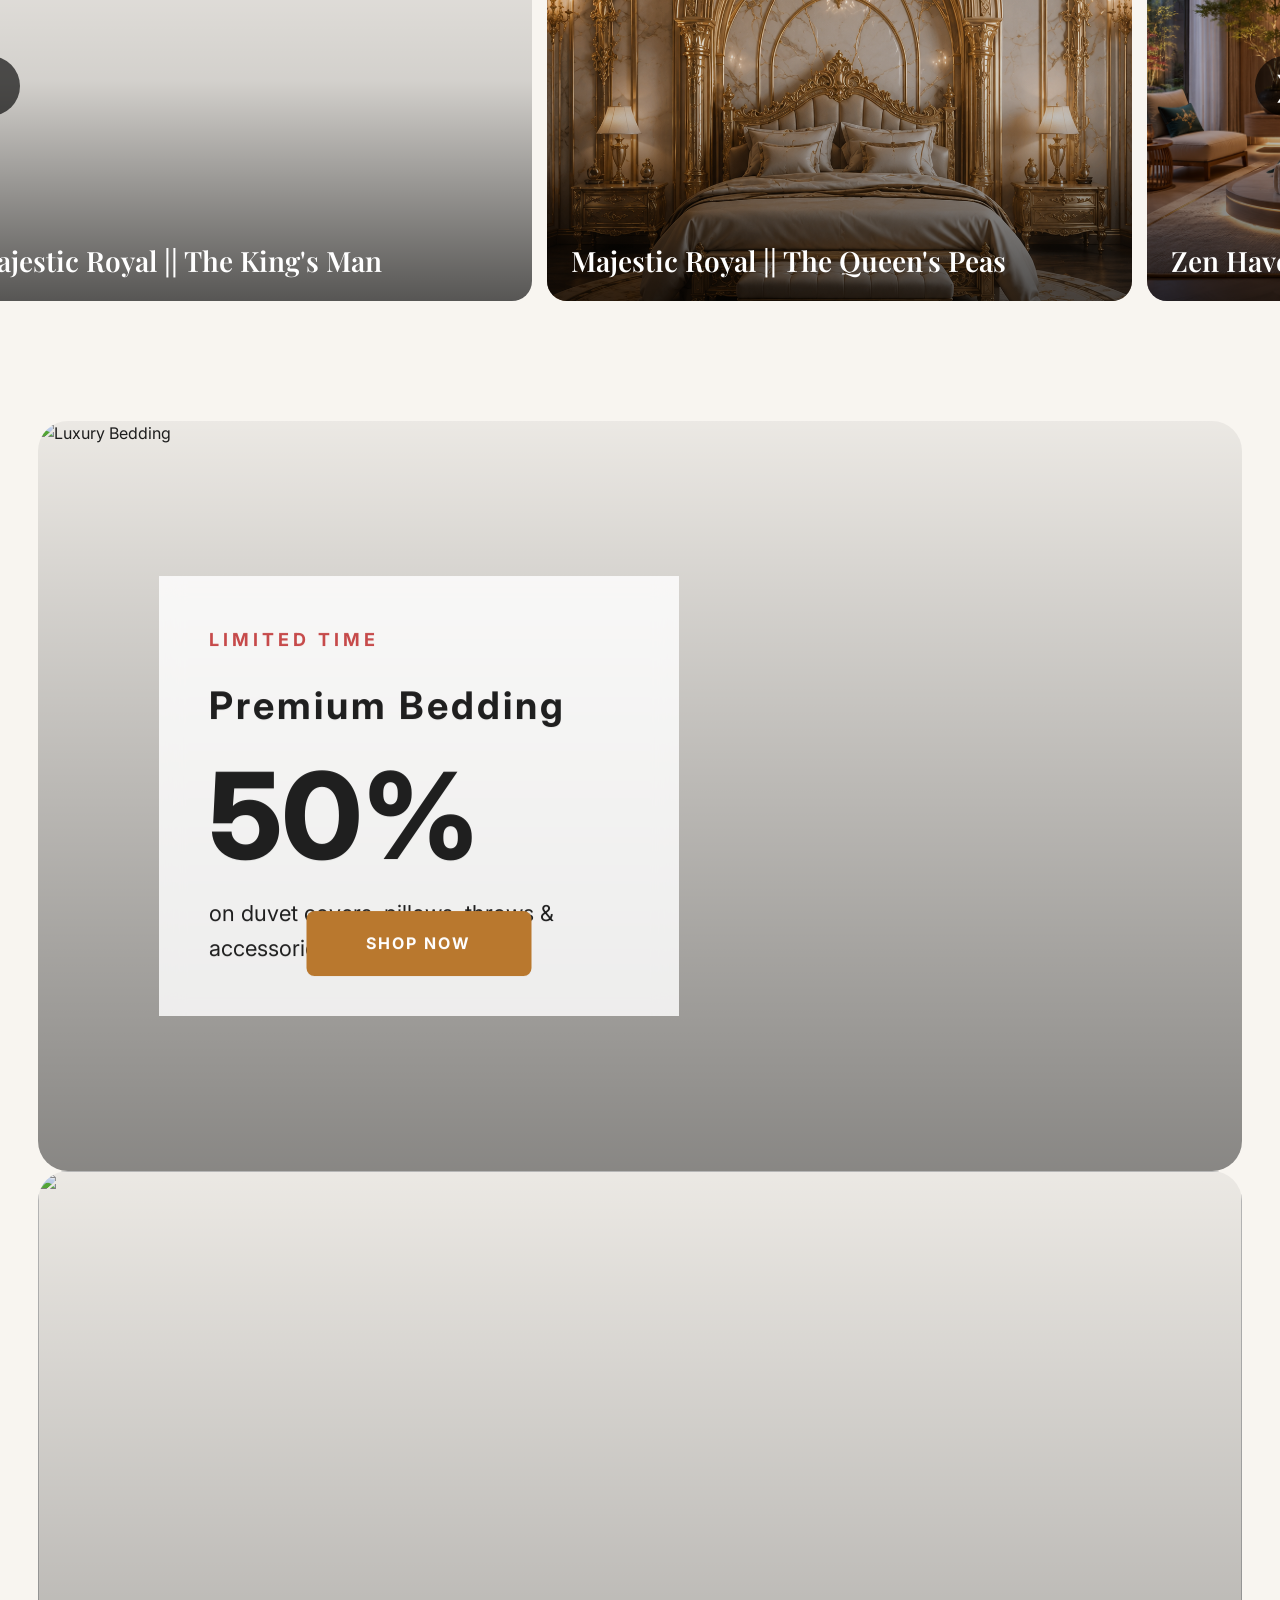
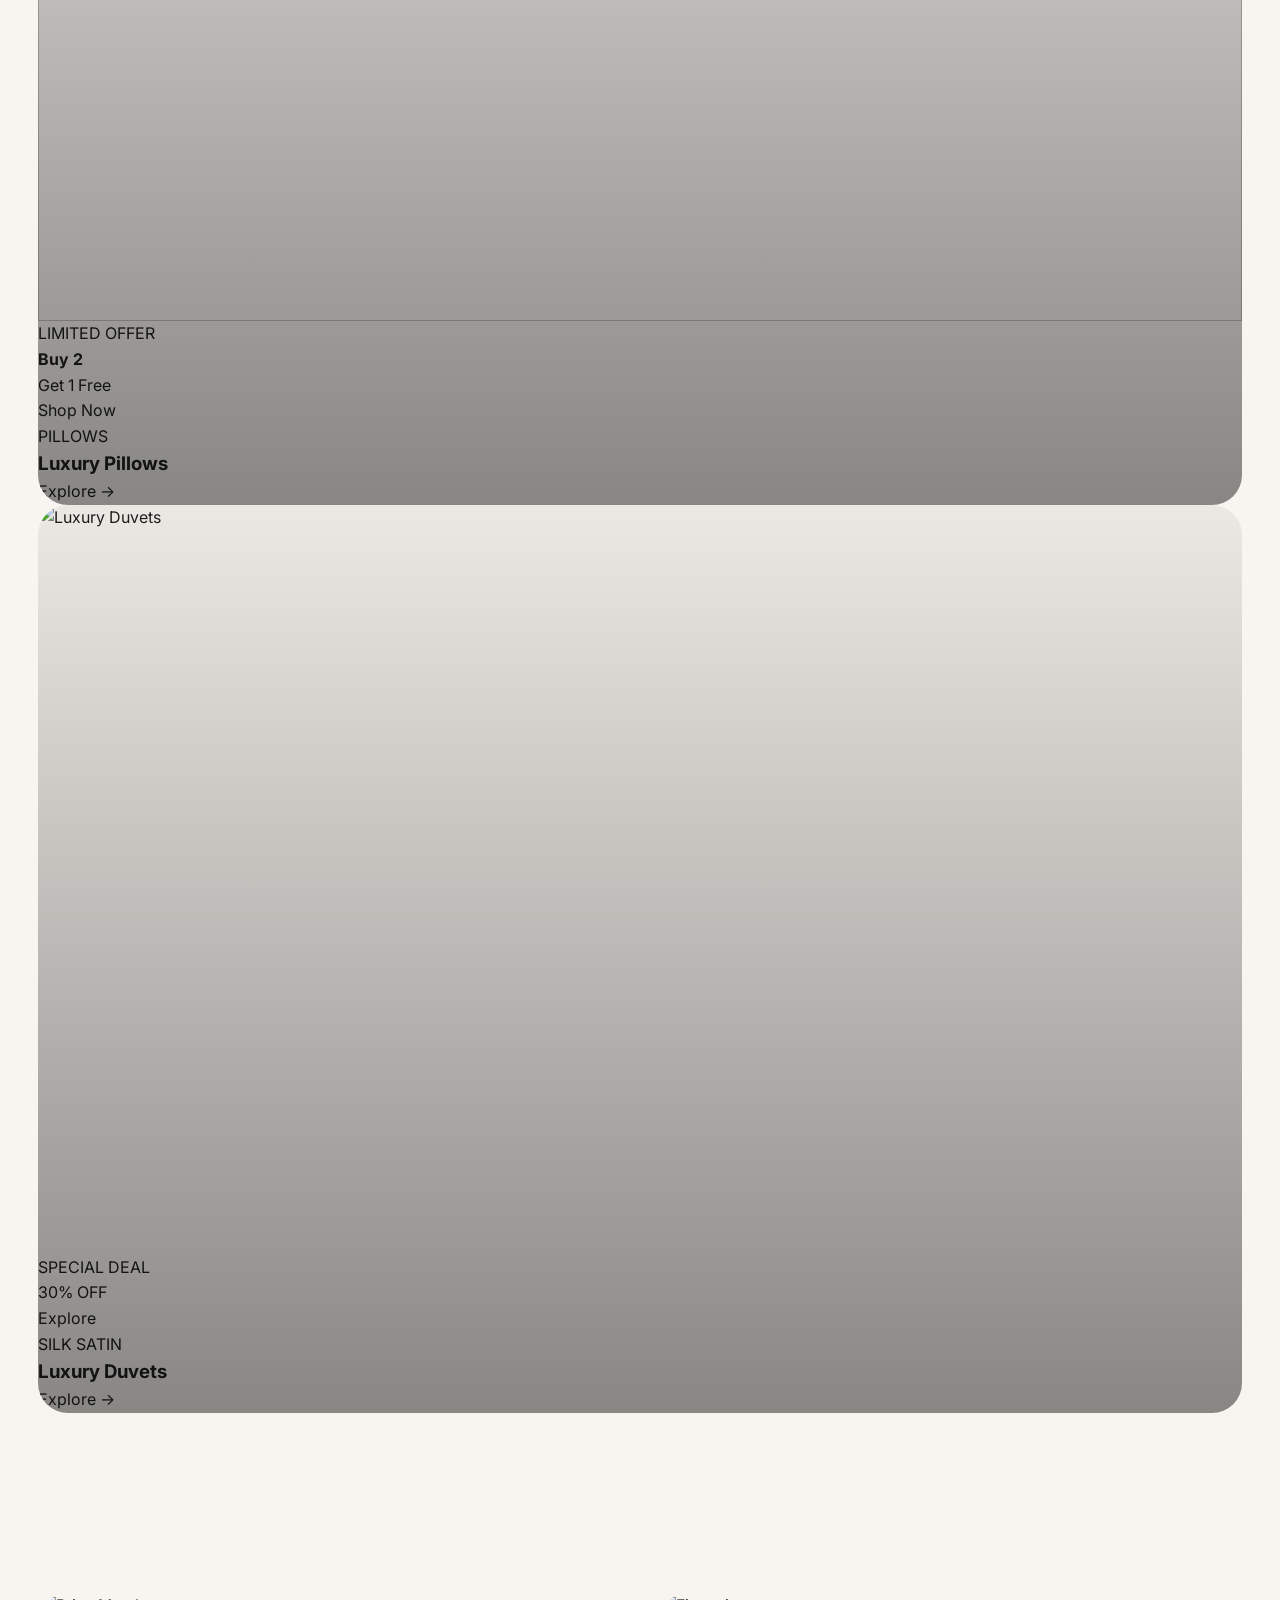
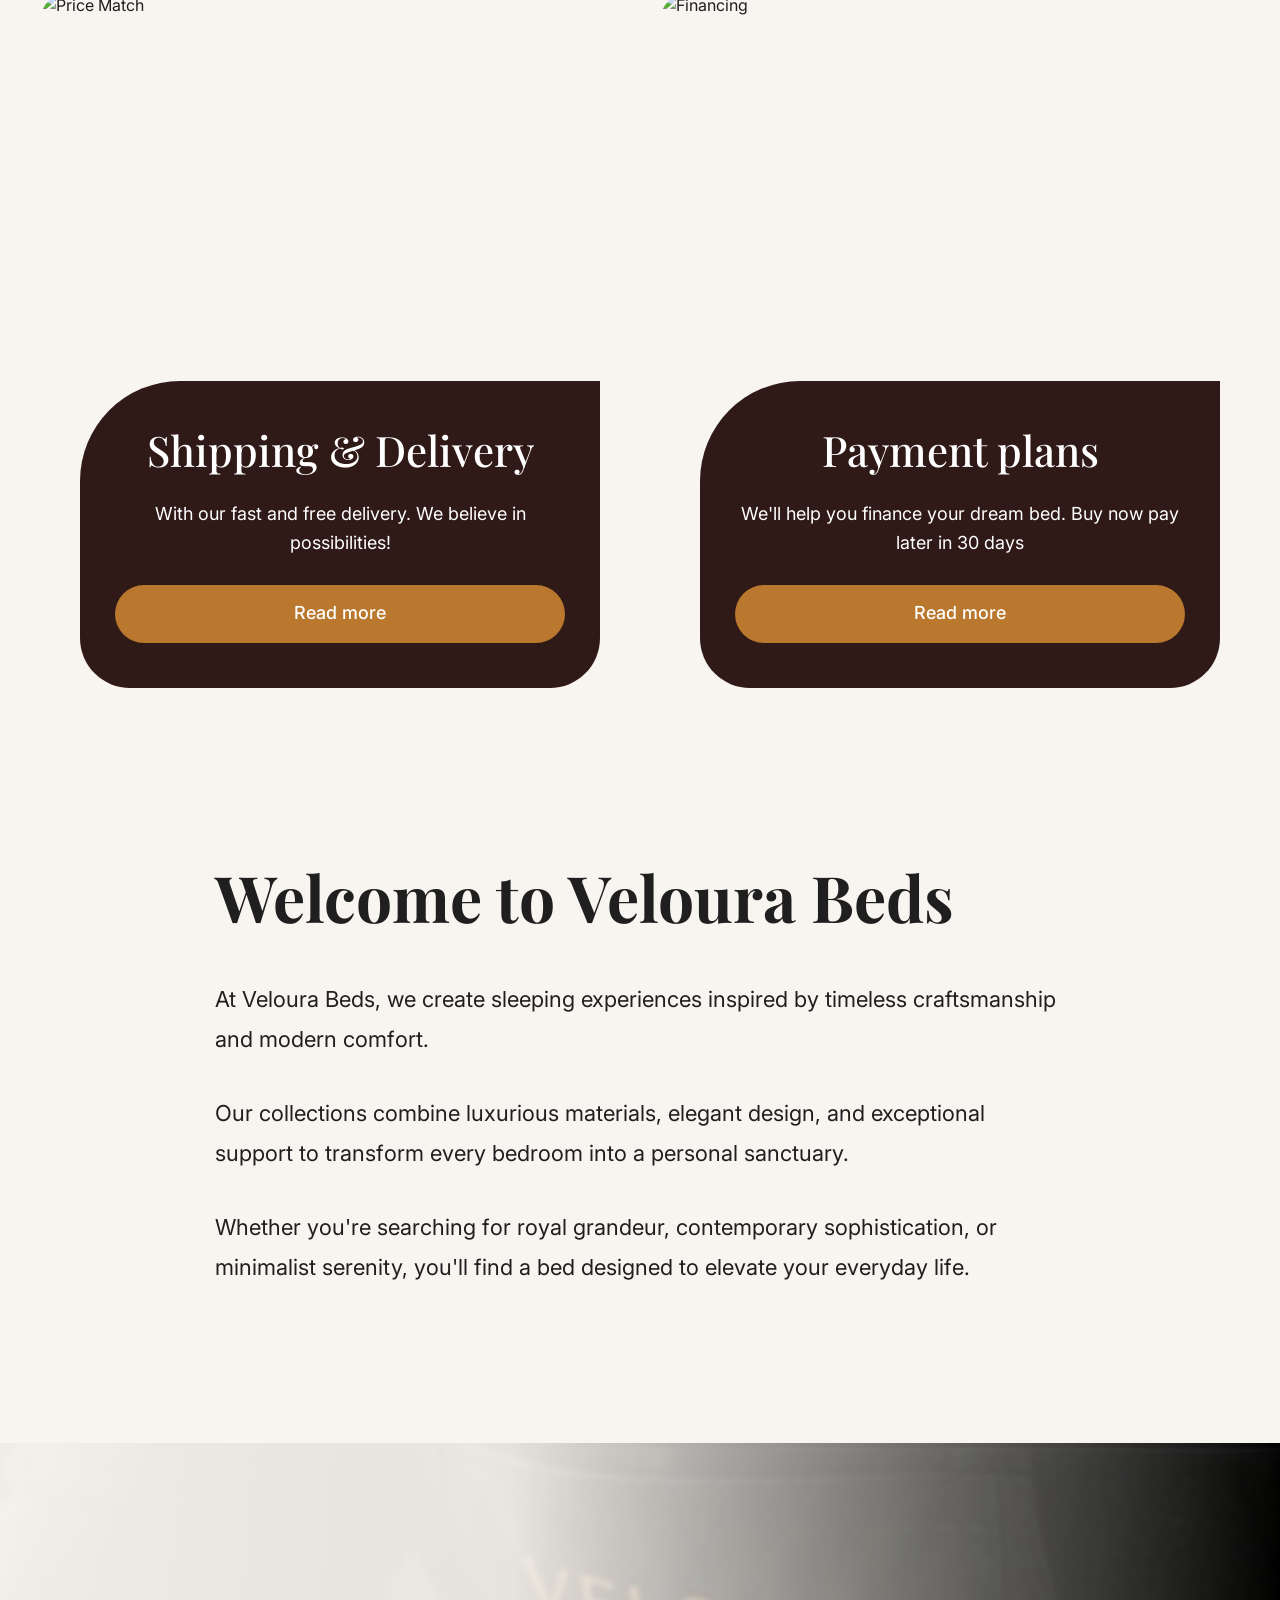
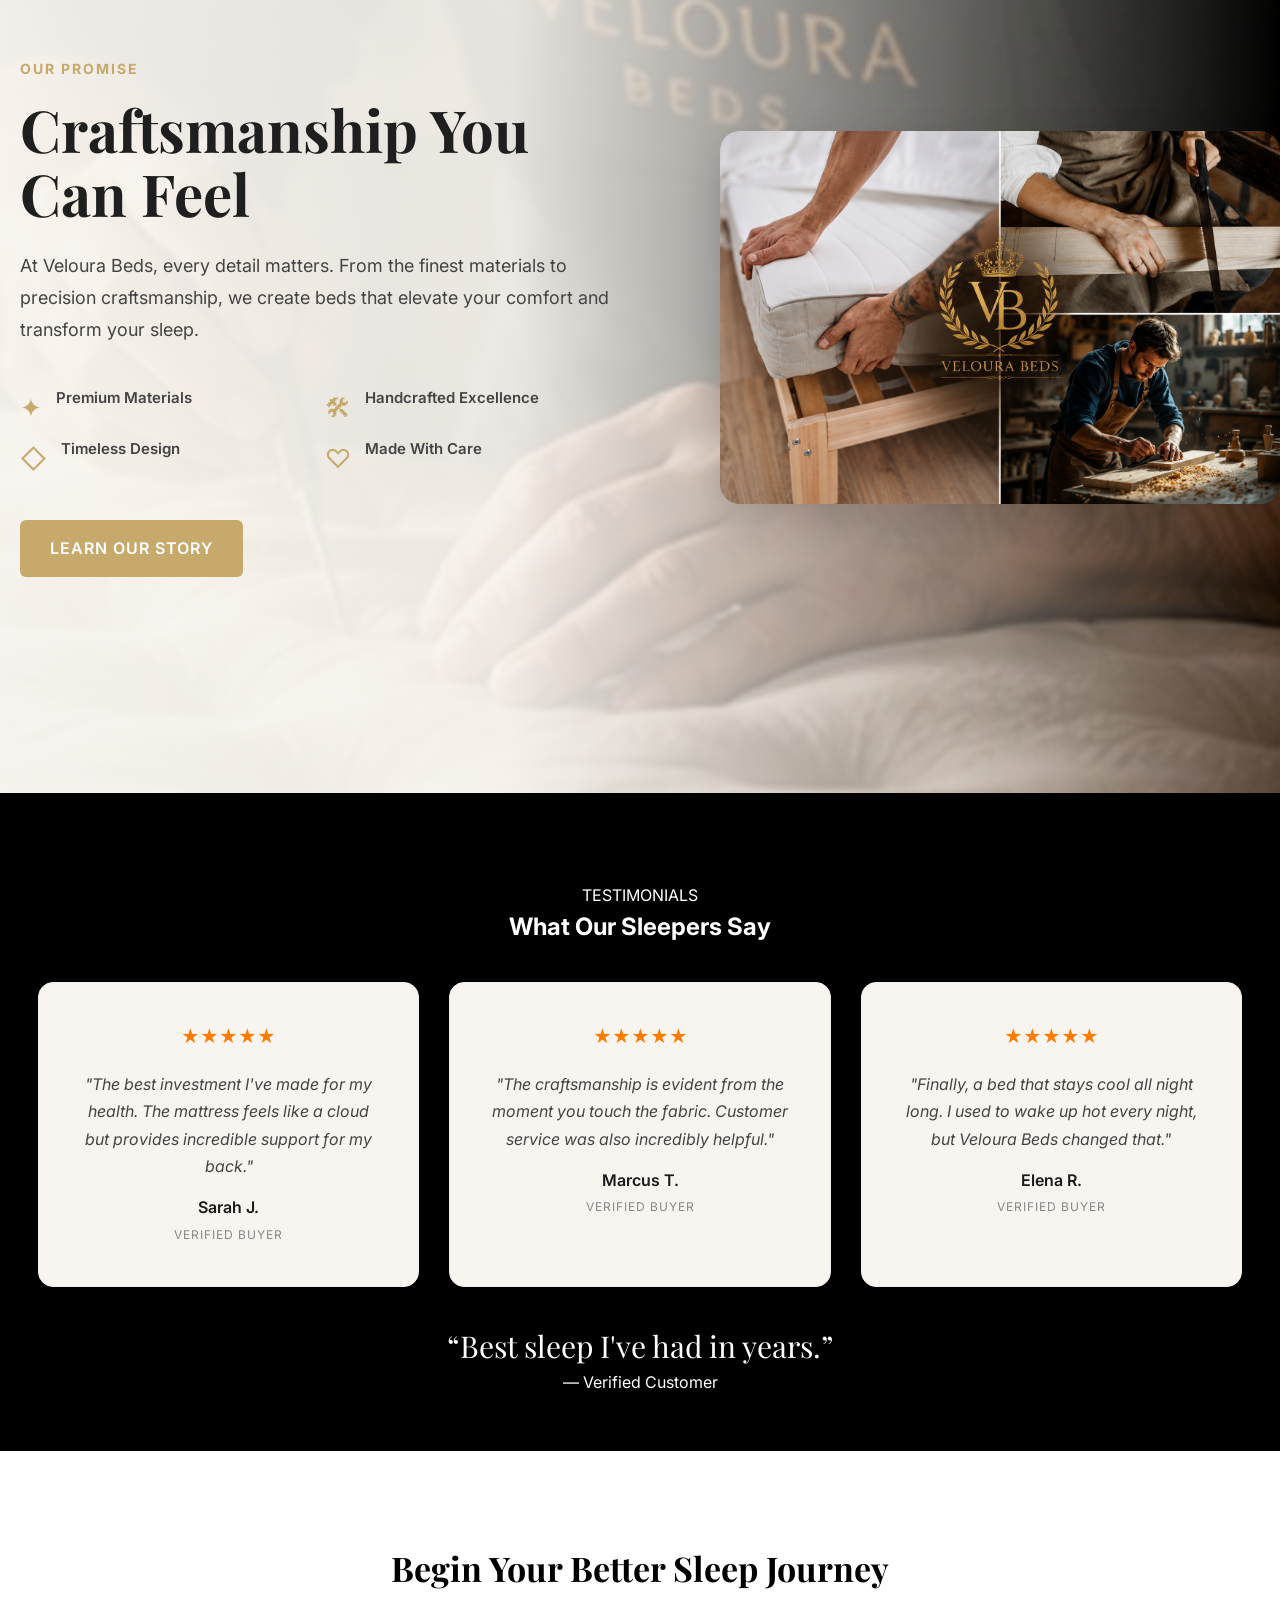
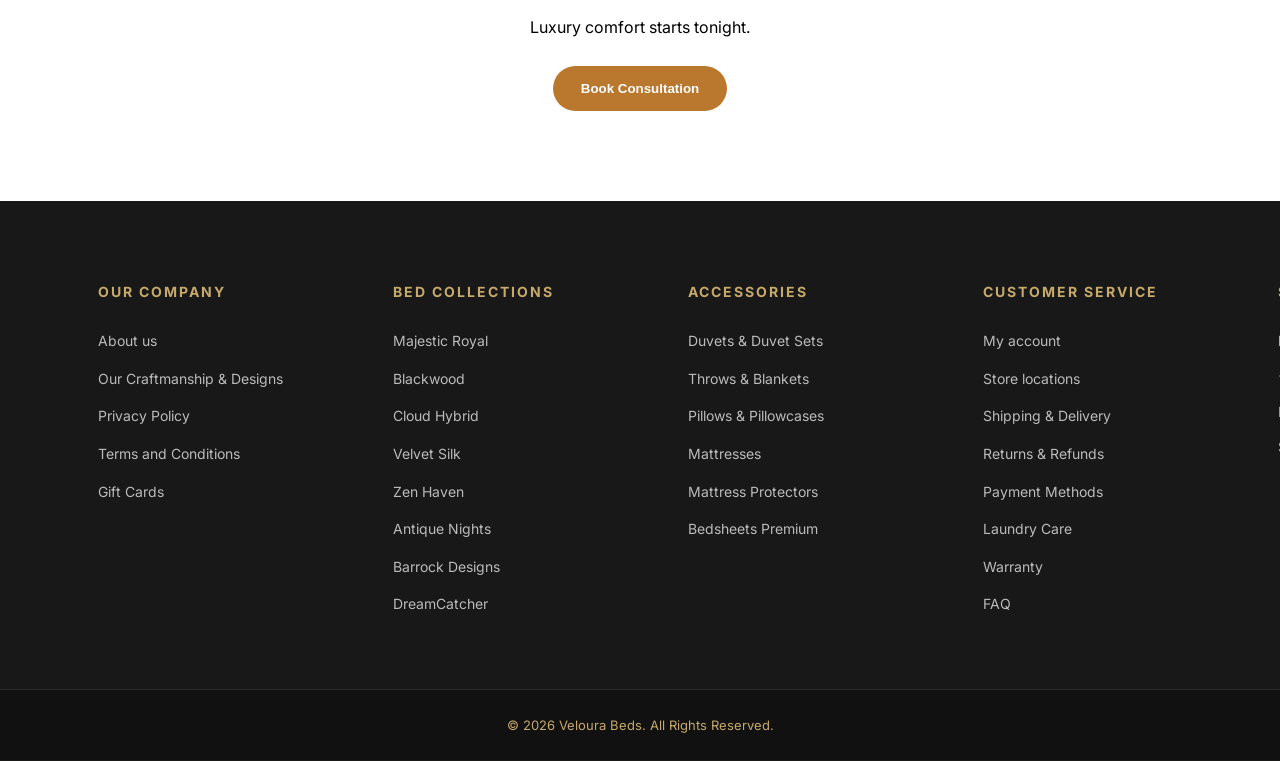
==== commit 3402522e: "Update index.html" ====
--- a/index.html
+++ b/index.html
@@ -258,76 +258,52 @@
         </div>
 </section>
 
-<!-- ========================
-EXCLUSIVE OFFERS
-======================== -->
-
-<!-- SALE SECTION -->
+<!-- ====================================
+INTERIOR EDITORIAL - THE INSPIRATION 
+======================================= -->
 
 <section class="campaign-section">
-
-    <div class="container">
-        <div class="title">
-            <div class="title-text">
-                <h2>Exclusive Offers</h2>
-                <p>Discover limited-time savings</p>
+    <section class="campaign-grid">
+        <a href="#" class="campaign-card">
+            <img src="folder/ChatGPT Image Jun 21, 2026, 05_06_33 PM.png" alt="">
+            <div class="sale-circle">
+                <span class="small-text">SPAR OPPTIL</span>
+                <span class="big-text">50%</span>
+                <span class="bottom-text">
+                    på alle hagemøbler →
+                </span>
             </div>
-        </div>
-    </div>
-
-<section class="campaign-grid">
+        </a>
 
     <a href="#" class="campaign-card">
-        <img src="folder/29870 (1).jpg" alt="">
-
-        <div class="sale-circle">
-            <span class="small-text">SPAR OPPTIL</span>
-            <span class="big-text">50%</span>
-            <span class="bottom-text">
-                på alle hagemøbler →
-            </span>
-        </div>
+        <img src="folder/thedigitalartist-ai-generated-9145784_1920.jpg" alt="">
+        <div class="sale-banner">
+    <span class="sale-label">
+        SALE!
+    </span>
+    <h3 class="sale-percent">
+        50%
+    </h3>
+    <p class="sale-text">
+        on our bed series →
+    </p>
+</div>
     </a>
 
-    <a href="#" class="campaign-card">
-        <img src="folder/ChatGPT Image May 8, 2026, 06_44_37 AM.png" alt="">
-
-        <div class="sale-circle">
-            <span class="small-text">SPAR OPPTIL</span>
-            <span class="big-text">50%</span>
-            <span class="bottom-text">
-                på senger →
-            </span>
-        </div>
-    </a>
-
-    <a href="#" class="campaign-card">
-
-        <img src="folder/Antique-canopy-bed.jpg" alt="">
-
-        <div class="campaign-overlay">
-            <h3>Something nice</h3>
-
-            <span class="campaign-btn">
-                Oppdag kolleksjonen
-            </span>
-        </div>
-
-    </a>
-
-    <a href="#" class="campaign-card">
-
-        <img src="folder/thedigitalartist-ai-generated-9145784_1920.jpg" alt="Bedroom design inspiration">
-
-        <div class="campaign-overlay">
-            <h3>Bedroom designs</h3>
-
-            <span class="campaign-btn">
-                Get inspired
-            </span>
-        </div>
-
-    </a>
+<a href="#" class="campaign-card">
+        <img src="folder/ChatGPT Image Jun 21, 2026, 04_44_17 PM.png" alt="">
+   <div class="inspire-banner">
+    <span class="sale-label">
+        INTERIOR EDITORIAL
+    </span>
+    <h3 class="inspire-title">
+        Bedroom designs
+    </h3>
+    <p class="inspire-text">
+        Explore and get inspired →
+    </p>
+</div>
+</a>
 
 </section>
 
@@ -427,6 +403,7 @@
 </div>
 
 <!-- <div class="brand-grid"> -->
+    
 <div class="brand-slider-wrapper">
         <button class="brand-arrow prev">❮</button>
     <div class="brand-slider">
@@ -518,31 +495,103 @@
 </section>
 
 <!-- ========================
-PRODUCT BANNER
-========================  -->
+SALE PRODUCT BANNER COLLAGE
+======================== -->
 
 <section class="accessory-banner" id="sale">
-    <div class="banner-image">
-        <img src="folder/pexels-anntarazevich-5629138.jpg" alt="Luxury bedding">
-
-        <div class="banner-offer">
-            <span class="offer-tag">
-                LIMITED TIME
-            </span>
-            <h3>Premium Bedding</h3>
-            <div class="offer-percent">
-                50%
+    <div class="container">
+        <div class="sale-grid">
+
+                    <!-- LARGE CARD -->
+
+                    <div class="banner-image banner-large">
+                        <img src="folder/pexels-anntarazevich-5629138.jpg" alt="Luxury Bedding">
+                        <div class="banner-offer">
+                            <span class="offer-tag">
+                                LIMITED TIME
+                            </span>
+                            <h3>Premium Bedding</h3>
+                            <div class="offer-percent">
+                                50%
+                            </div>
+                            <p>
+                                on duvet covers, pillows,
+                                throws & accessories
+                            </p>
+                            <a href="#" class="banner-btn">
+                                SHOP NOW
+                            </a>
+                        </div>
+                    </div>
+
+                    <!-- TOP RIGHT -->
+
+                  <div class="banner-image banner-small">
+    <img src="folder/StockCake-Luxurious_Pillow_Collection-1540977-medium.jpg">
+
+    <!-- Glass Offer Card -->
+
+    <div class="mini-banner-offer">
+        <span class="mini-tag">
+            LIMITED OFFER
+        </span>
+        <h4>
+            Buy 2
+        </h4>
+        <div class="mini-percent">
+            Get 1 Free
+        </div>
+        <a href="#" class="mini-btn">
+            Shop Now
+        </a>
+    </div>
+
+    <!-- Bottom Content -->
+
+    <div class="small-banner-content">
+        <span>PILLOWS</span>
+        <h3>Luxury Pillows</h3>
+        <a href="#">
+            Explore →
+        </a>
+    </div>
+</div>
+
+                    <!-- BOTTOM RIGHT -->
+
+                     <div class="banner-image banner-small">
+    <img src="folder/vecteezy_softness-and-elegance-old-fashioned-textiles-pile-high_32946706.jpg" alt="Luxury Duvets">
+
+    <!-- Glass Offer Card -->
+
+    <div class="mini-banner-offer">
+        <span class="mini-tag">
+            SPECIAL DEAL
+        </span>
+        <div class="mini-percent">
+            30% OFF
+        </div>
+        <a href="#" class="mini-btn">
+            Explore
+        </a>
+    </div>
+
+    <!-- Bottom Content -->
+
+    <div class="small-banner-content">
+        <span>SILK SATIN</span>
+        <h3>Luxury Duvets</h3>
+        <a href="#">
+            Explore →
+        </a>
+    </div>
+</div>
+
             </div>
-            <p>
-                on duvet covers, pillows,
-                throws & accessories
-            </p>
-        </div>
-        <a href="#" class="banner-btn">
-            SHOP NOW
-        </a>
+        </div>
     </div>
 </section>
+
 
 <!-- ========================
 PRODUCTS FINANCE SOLUTION
@@ -615,6 +664,7 @@
     <div class="container craft-grid">
 
         <!-- LEFT CONTENT -->
+        
         <div class="craft-text">
             <span class="mini-title">OUR PROMISE</span>
             <h2>Craftsmanship You Can Feel</h2>
@@ -626,6 +676,7 @@
             </p>
 
                 <!-- ICON ROW -->
+            
                 <div class="craft-icons">
                         <div class="icon-box">
                         <span>✦</span>
@@ -660,6 +711,7 @@
 <!-- ========================
 TESTIMONIAL/REVIEWS
 ======================== -->
+    
 <section class="reviews reveal" id="reviews">
 
 <div class="container">
@@ -746,6 +798,7 @@
         </div>
 
                 <!-- Shop Column -->
+        
         <div class="footer-col">
             <h4>OUR COMPANY</h4>
             <ul>
@@ -758,18 +811,18 @@
         </div>
 
         <!-- Collection Column -->
+        
         <div class="footer-col">
                 <h4>BED COLLECTIONS</h4>
                 <ul>
-                    <li><a href="#">Majestic Royal</a></li> <!-- This is a majestic royal bedding design (fancy expensive beds feels like royals)-->
-                    <li><a href="#">Blackwood</a></li> <!-- This is the store's signature bedding design -->
-                    <li><a href="#">Cloud Hybrid</a></li> <!-- This is a futuristic bedding design -->
-                    <li><a href="#">Velvet Silk</a></li>
+                    <li><a href="#">Majestic Royal</a></li> <!-- Majestic royal bedding design (fancy expensive beds feels like royals)-->
+                    <li><a href="#">Blackwood</a></li> <!-- Gothic Victorian style bedding design collection -->
+                    <li><a href="#">Cloud Hybrid</a></li> <!-- A futuristic bedding design -->
+                    <li><a href="#">Velvet Silk</a></li> <!-- Luxurious silk & satin bedding design -->
                     <li><a href="#">Zen Haven</a></li> <!-- This is a Asian fusion bedding design -->
                     <li><a href="#">Antique Nights</a></li> <!-- This is a ancient & antique bedding style design -->
-                    <li><a href="#">Barrock Designs</a></li>
-                    <li><a href="#">DreamCatcher</a></li>
-                    
+                    <li><a href="#">Barrock Designs</a></li> <!-- Minimalistic and modern bedding design for those who just want less luxury -->
+                    <li><a href="#">DreamCatcher</a></li> <!-- Relaxing, tranquility bedding design for resilience and retreat -->
                 </ul>
             </div>
 
@@ -778,8 +831,8 @@
                 <h4>ACCESSORIES</h4>
                 <ul>
                     <li><a href="#">Duvets & Duvet Sets</a></li>
-                    <li><a href="#">Duvet covers</a></li>
-                    <li><a href="#">Pillows</a></li>
+                    <li><a href="#">Throws & Blankets</a></li>
+                    <li><a href="#">Pillows & Pillowcases</a></li>
                     <li><a href="#">Mattresses</a></li>
                     <li><a href="#">Mattress Protectors</a></li>
                     <li><a href="#">Bedsheets Premium</a></li>
@@ -802,6 +855,7 @@
         </div>
 
         <!-- Support Column (Contact Info) -->
+        
         <div class="footer-col">
             <h4>SUPPORT</h4>
             <p>hello@velourabeds.com</p>
@@ -812,10 +866,10 @@
     </div>
 
     <!-- Bottom Bar -->
+    
     <div class="footer-bottom">
         <div class="container flex-bottom">
             <p>© 2026 Veloura Beds. All Rights Reserved.</p>
-                <!--<a href="#">Privacy Policy</a> | <a href="#">Terms & Conditions</a>-->
             </div>
         </div>
     </div>
@@ -834,6 +888,7 @@
 <!-- ========================
 JAVASCRIPT
 ======================== -->
+    
 <script>
 
 /* MOBILE MENU */
@@ -988,47 +1043,46 @@
 
     {
         name: "Majestic Royal",
-        image: "./Pics_and_Wireframes/2150754887.jpg",
+        image: "folder/2150754887.jpg",
         url: "majestic_royal.html"
     },
     {
         name: "Blackwood",
-        image: "./Pics_and_Wireframes/ChatGPT Image Jun 21, 2026, 07_12_29 PM.png",
+        image: "folder/ChatGPT Image Jun 21, 2026, 07_12_29 PM.png",
         url: "blackwood.html"
     },
     {
         name: "Cloud Hybrid",
-        image: "./Pics_and_Wireframes/ChatGPT Image May 8, 2026, 06_52_47 AM.png",
+        image: "folder/ChatGPT Image May 8, 2026, 06_52_47 AM.png",
         url: "cloud_hybrid.html"
     },
     {
         name: "Zen Haven",
-        image: "./Pics_and_Wireframes/ChatGPT Image Jun 21, 2026, 04_44_17 PM.png",
+        image: "folder/ChatGPT Image Jun 21, 2026, 04_44_17 PM.png",
         url: "zen_haven.html"
     },
     {
         name: "DreamCatcher",
-        image: "./Pics_and_Wireframes/2150497255.jpg",
+        image: "folder/2150497255.jpg",
         url: "dreamcatcher.html"
     },
     {
         name: "Antique Nights",
-        image: "./Pics_and_Wireframes/ChatGPT Image Jun 21, 2026, 01_33_12 PM.png",
+        image: "folder/ChatGPT Image Jun 21, 2026, 01_33_12 PM.png",
         url: "antique_nights.html"
     },
     {
         name: "Velvet Silk",
-        image: "./Pics_and_Wireframes/ChatGPT Image Jun 21, 2026, 06_50_51 PM.png",
+        image: "folder/ChatGPT Image Jun 21, 2026, 06_50_51 PM.png",
         url: "velvet_silk.html"
     },
     {
         name: "Barrock Designs",
-        image: "./Pics_and_Wireframes/ChatGPT Image Jun 21, 2026, 06_00_32 PM.png",
+        image: "folder/ChatGPT Image Jun 21, 2026, 06_00_32 PM.png",
         url: "barrock_designs.html"
     }
 
 ];
-
 
 // Open / close search bar
 
@@ -1100,7 +1154,6 @@
 
     });
 
-
 // Clear button (X)
 
 clearBtn.addEventListener("click", () => {
@@ -1112,7 +1165,6 @@
     searchInput.focus();
 
 });
-
 
 // Close search when clicking outside
 
@@ -1129,103 +1181,6 @@
     }
 
 });
-
-/* SEARCH BAR SECTION
-
-const searchBtn = document.querySelector(".search-trigger");
-const headerSearch = document.querySelector(".header-search");
-
-searchBtn.addEventListener("click", (e) => {
-
-    e.stopPropagation();
-
-    headerSearch.classList.toggle("active");
-
-    if(headerSearch.classList.contains("active")){
-        searchInput.focus();
-    }
-
-});
-
-document.addEventListener("click", (e) => {
-
-    if(
-        !headerSearch.contains(e.target) &&
-        !searchBtn.contains(e.target)
-    )
-    
-    {
-
-        headerSearch.classList.remove("active");
-        resultsBox.style.display = "none";
-
-    }
-
-});
-
-clearBtn.addEventListener("click", () => {
-
-    searchInput.value = "";
-    clearBtn.style.display = "none";
-    resultsBox.style.display = "none";
-    searchInput.focus();
-
-});
-
-/* CREATE PRODUCTS *
-
-const products = [
-
-"Majestic Royal",
-"Blackwood",
-"Cloud Hybrid",
-"DreamCatcher",
-"Zen Haven",
-"Antique Nights",
-"Velvet Silk",
-"Barrock Designs",
-"Mattresses",
-"Pillows",
-"Duvets"
-
-];
-
-const resultsBox =
-document.querySelector(".search-results");
-
-searchInput.addEventListener("input", () => {
-
-    let value =
-    searchInput.value.toLowerCase();
-
-    resultsBox.innerHTML = "";
-
-    if(value === ""){
-        resultsBox.style.display = "none";
-        return;
-    }
-
-    let matches = products.filter(product =>
-        product.toLowerCase().includes(value)
-    );
-
-    matches.forEach(product => {
-
-        resultsBox.innerHTML +=
-        `
-        <div class="search-item">
-            ${product}
-        </div>
-        `;
-
-    });
-
-    resultsBox.style.display =
-        matches.length ? "block" : "none";
-
-});
-*/
-
 
 /* BACK TO TOP BUTTON */
 
--- a/styleSheet-v.2.css
+++ b/styleSheet-v.2.css
@@ -546,9 +546,7 @@
 
 .hero{
     height:100vh;
-    /*background:url('https://images.unsplash.com/photo-1505693416388-ac5ce068fe85?w=1600') center/cover;*/
-    /* background:url('./soundsrelaxing89-ai-generated-8052806_1280.jpg') center/cover; */
-    background:url('folder/ChatGPT\ Image\ Jun\ 3\,\ 2026\,\ 09_06_15\ PM\ copy.png') center/cover;
+    background:url('folder/ChatGPT\ Image\ Jun\ 26\,\ 2026\,\ 09_00_35\ PM\ copy.png') center/cover;
     position:relative;
     display:flex;
     align-items:center;
@@ -780,10 +778,11 @@
 ======================== */
 .title {
     display: flex;
-    justify-content: space-between; /* Pushes title left and button right */
-    align-items: flex-end;         /* Aligns button with the bottom of the text */
+    justify-content: center; /* space-between; = /* Pushes title left and button right */
+    align-items: center; /* flex-end; = /* Aligns button with the bottom of the text */
     margin-bottom: 55px;
-    text-align: left;              /* Ensures text itself is left-aligned */
+    text-align: center; /* left; = /* Ensures text itself is left-aligned */
+    flex-direction: column;
 }
 
 .title-text {
@@ -791,7 +790,6 @@
     flex-direction: column;
     gap: 10px;
 }
-
 .title h2 {
     font-family: 'Playfair Display', serif;
     font-size: 48px;
@@ -816,9 +814,8 @@
 
 .brand-slider-wrapper{
     position:relative;
-    margin-top:55px;
-    width:100%;
-    max-width:1900px;
+    width:calc(100% + 185px);
+    margin-left:-95px;
 }
 
 .brand-slider-wrapper::after{
@@ -832,11 +829,12 @@
 }
 
 .brand-slider{
-    display:flex;
-    gap:15px;
-    overflow-x:auto;
-    scroll-behavior:smooth;
+    display: flex;
+    gap: 15px; /* Gap between the slider images */
+    overflow-x: auto;
     scrollbar-width:none;
+    padding-left: 0;
+    padding-right: 120px;
 }
 
 .brand-slider::-webkit-scrollbar{
@@ -844,12 +842,13 @@
 }
 
 .brand-card{
-    flex:0 0 475px;
-    height:445px;
-    position:relative;
-    overflow:hidden;
-    border-radius:20px;
-    display:block;
+    flex: 0 0 calc((100% - 90px) / 2);
+    height: 490px;
+    position: relative;
+    overflow: hidden;
+    border-radius: 20px;
+    display: block;
+    text-decoration:none; 
 }
 
 .brand-arrow{
@@ -877,11 +876,11 @@
 }
 
 .brand-arrow.prev{
-    left:-25px;
+    left:12px;
 }
 
 .brand-arrow.next{
-    right:-25px;
+    right:12px;
 }
 
 .brand-card img{
@@ -911,9 +910,7 @@
     position:absolute;
     left:24px;
     bottom:24px;
-
     z-index:2;
-
     color:white;
     font-family:'Playfair Display',serif;
     font-size:28px;
@@ -925,17 +922,46 @@
     transform:scale(1.08);
 }
 
+.products .title-text{
+    margin-left: -95px;
+}
+
 /* ==========================
 CAMPAIGN DESIGN
 ========================== */
 
 .campaign-grid{
     display:grid;
-    grid-template-columns:repeat(4,1fr);
-    gap:15px;
-    max-width:1900px;
-    margin:55px auto;
-    padding:0 40px;
+    grid-template-columns:1fr 1fr;
+    grid-template-rows:490px 340px;
+    gap:25px;
+    width:98%;
+    max-width:none;
+    margin:60px auto 200px auto;
+    padding:0 30px;
+}
+
+/* Bedroom Designs */
+.campaign-card:nth-child(4){
+    grid-column:1 / -1;
+    grid-row:1;
+}
+
+/* Sale Left */
+.campaign-card:nth-child(1){
+    grid-column:1;
+    grid-row:2;
+}
+
+/* Sale Middle */
+.campaign-card:nth-child(2){
+    grid-column:2;
+    grid-row:2;
+}
+
+.campaign-card:last-child{
+    grid-column: 1 / -1;
+    max-width: none;
 }
 
 .campaign-card{
@@ -947,127 +973,109 @@
 }
 
 .campaign-card img{
-    width:100%;
-    height:100%;
     object-fit:cover;
-
-    transition:.5s;
+    object-position:center 70%;
+    filter:brightness(0.82);
+    transition:filter .35s ease;
+    /* transition:.5s; */
 }
 
 .campaign-card::before{
     content:"";
     position:absolute;
     inset:0;
-
     background:rgba(0,0,0,.25);
     z-index:1;
 }
 
 .campaign-card:hover img{
-    transform:scale(1.05);
-}
-
-.sale-circle{
+    filter:brightness(1);
+    /* transform:scale(1.05); */
+}
+
+/* Interior Guides title */
+.campaign-section > .container{
+    width:98%;
+    max-width:none;
+    padding:0 30px;
+    margin:0 auto;
+}
+
+.sale-banner{
     position:absolute;
-
-    width:420px;
-    height:420px;
-
-    border-radius:50%;
-
-    background:
-    linear-gradient(
-        135deg,
-        rgba(214,43,43,.75) 0%,
-        rgba(173,20,20,.75) 50%,
-        rgba(125,0,0,.75) 100%
-    );
-
-    left:50%;
-    top:50%;
-
-    transform:translate(-50%,-50%);
-
+    left:30px;
+    right:30px;
+    bottom:30px;
+    padding:25px;
+    /*background:
+        rgba(160,0,0,.88);*/
+    backdrop-filter:blur(10px);
+    border-radius:24px;
+    text-align:center;
+    color:white;
+    transition:.35s ease;
+}
+.sale-percent{
+    color:#d4af37;
+}
+.sale-label{
+    display:block;
+    font-size:14px;
+    font-weight:700;
+    letter-spacing:2px;
+    margin-bottom:10px;
+}
+
+.sale-percent{
+    font-size:72px;
+    line-height:1;
+    margin-bottom:8px;
+}
+
+.sale-text{
+    font-size:20px;
+}
+
+.campaign-card:hover .sale-banner{
+    background:rgba(199,119,54,.25);
+    /* background:
+        rgba(126, 83, 53, 0.295); */
+    transform:
+        translateY(-5px);
+}
+
+.inspire-banner{
+    position:absolute;
+    left:30px;
+    right:30px;
+    bottom:30px;
+    padding:28px;
+    backdrop-filter:blur(12px);
+    background:rgba(255,255,255,.08);
+    border:1px solid rgba(255,255,255,.15);
+    border-radius:22px;
+    text-align:center;
+    color:white;
     z-index:2;
-
-    display:flex;
-    flex-direction:column;
-    justify-content:center;
-    align-items:center;
-
-    text-align:center;
-
-    color:white;
-}
-
-.small-text{
-    font-size:22px;
-    font-weight:700;
+    transition:.35s ease;
+}
+
+.inspire-title{
+    font-family:'Playfair Display', serif;
+    font-size:46px;
+    font-weight:600;
     margin-bottom:10px;
 }
 
-.big-text{
-    font-size:110px;
-    font-weight:800;
-    line-height:1;
-}
-
-.bottom-text{
-    font-size:28px;
-    margin-top:15px;
-}
-
-.campaign-overlay{
-    position:absolute;
-    inset:0;
-
-    z-index:2;
-
-    display:flex;
-    flex-direction:column;
-
-    justify-content:center;
-    align-items:center;
-
-    text-align:center;
-
-    padding:40px;
-}
-
-.campaign-overlay h3{
-    color:white;
-
-    font-family:'Playfair Display', serif;
-
-    font-size:52px;
-    line-height:1.05;
-
-    margin-bottom:30px;
-}
-
-.campaign-btn{
-    background:#4c4c4c;
-    color:white;
-
-    padding:18px 40px;
-
-    border-radius:999px;
-
-    font-weight:600;
-
-    transition:.3s;
-}
-
-.campaign-btn:hover{
-    background:#c6a96b;
-} 
-
-.campaign-section{
-    margin-top:25px;     /* move section upward */
-}
-
-.campaign-section .title{
-    margin-bottom:25px;  /* smaller gap between title and cards */
+.inspire-text{
+    font-size:20px;
+    letter-spacing:.5px;
+    color:#cc9d1e;
+}
+
+.campaign-card:hover .inspire-banner{
+    background:rgba(199,119,54,.25);
+    transform:translateY(-6px);
 }
 
 /* ========================
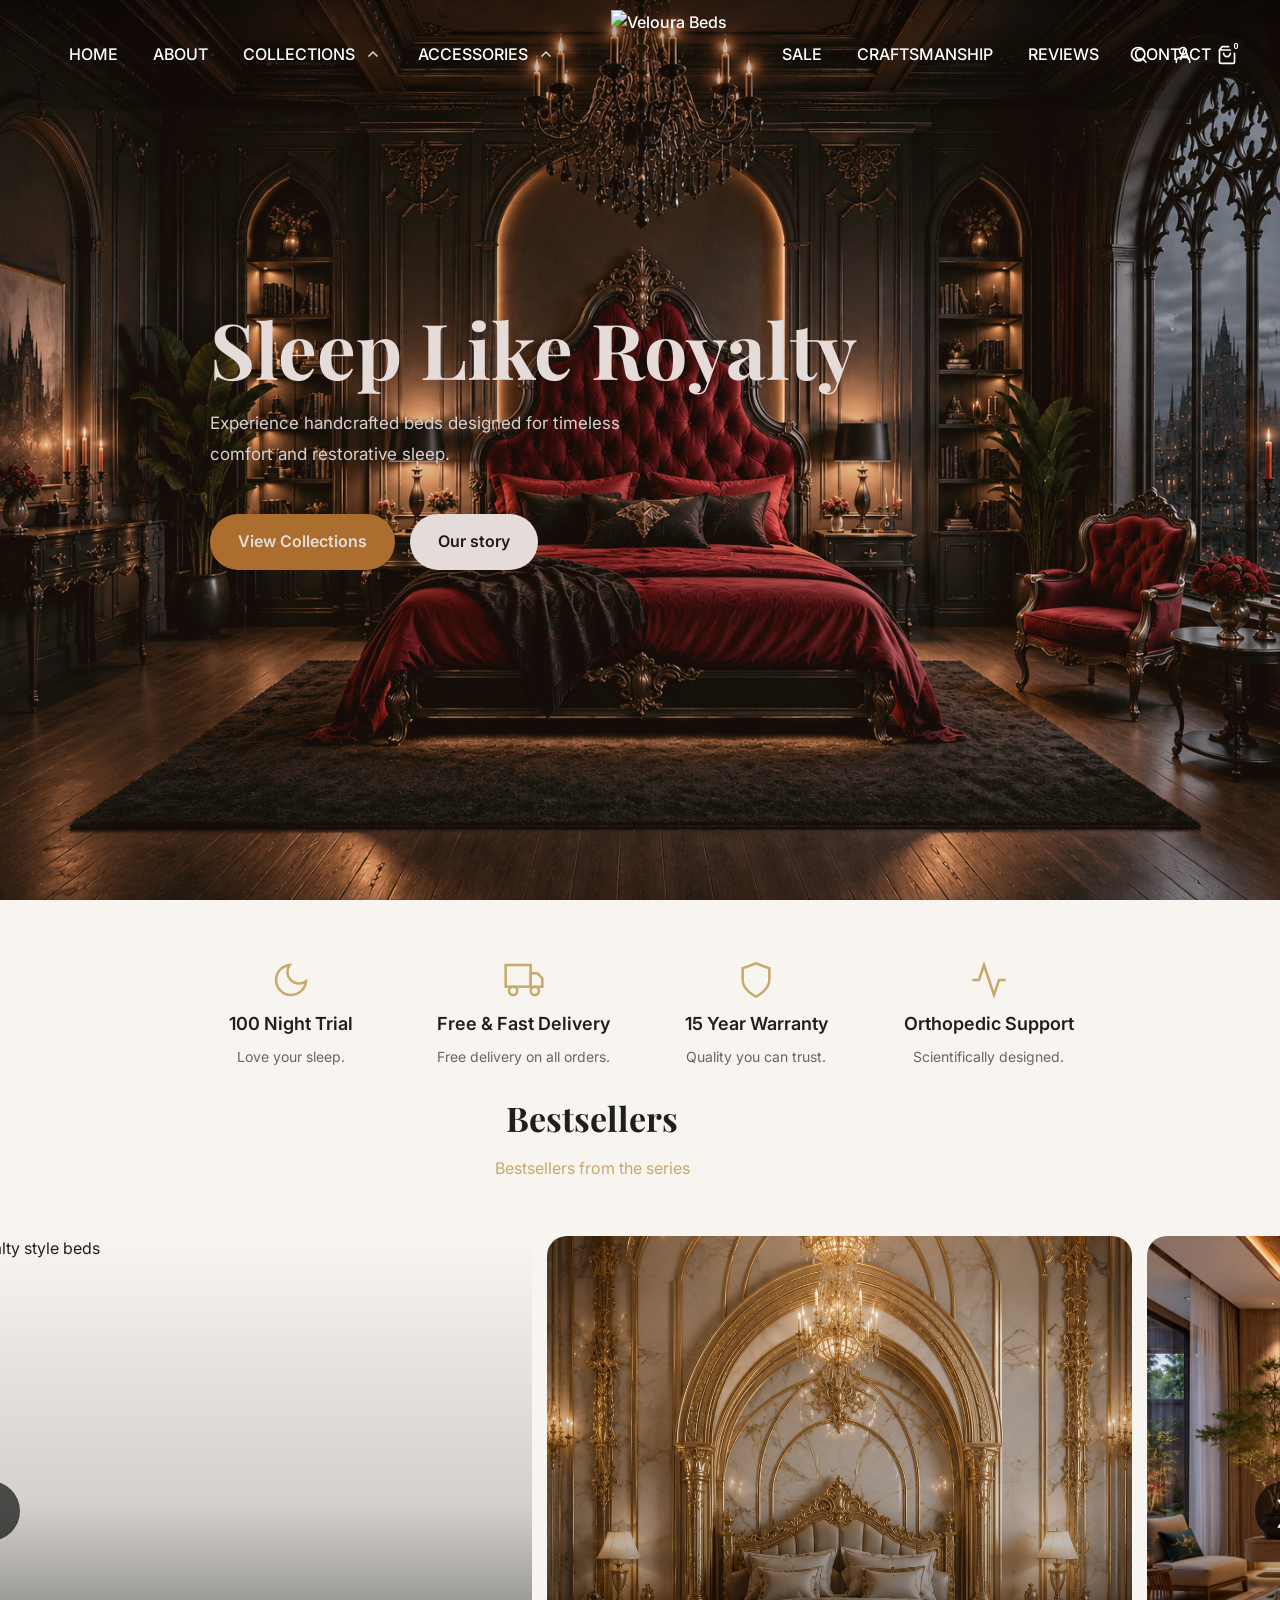
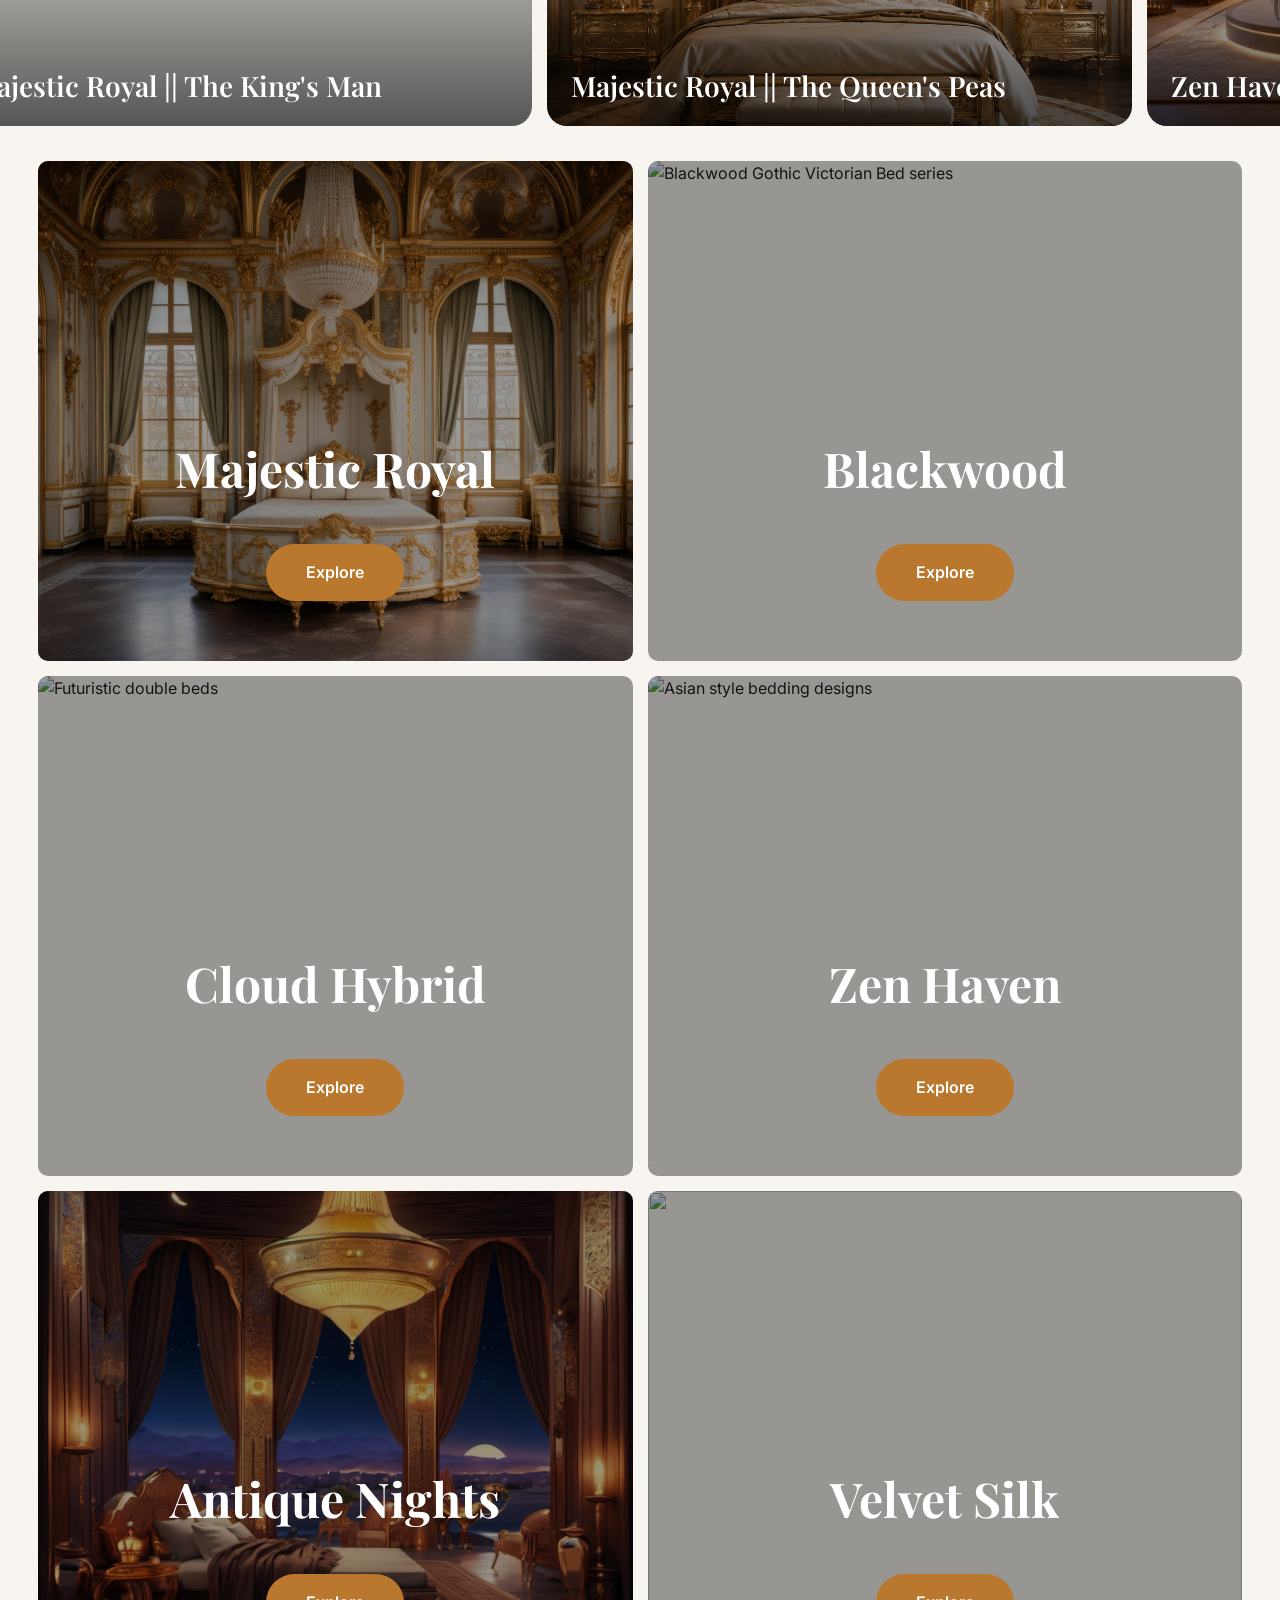
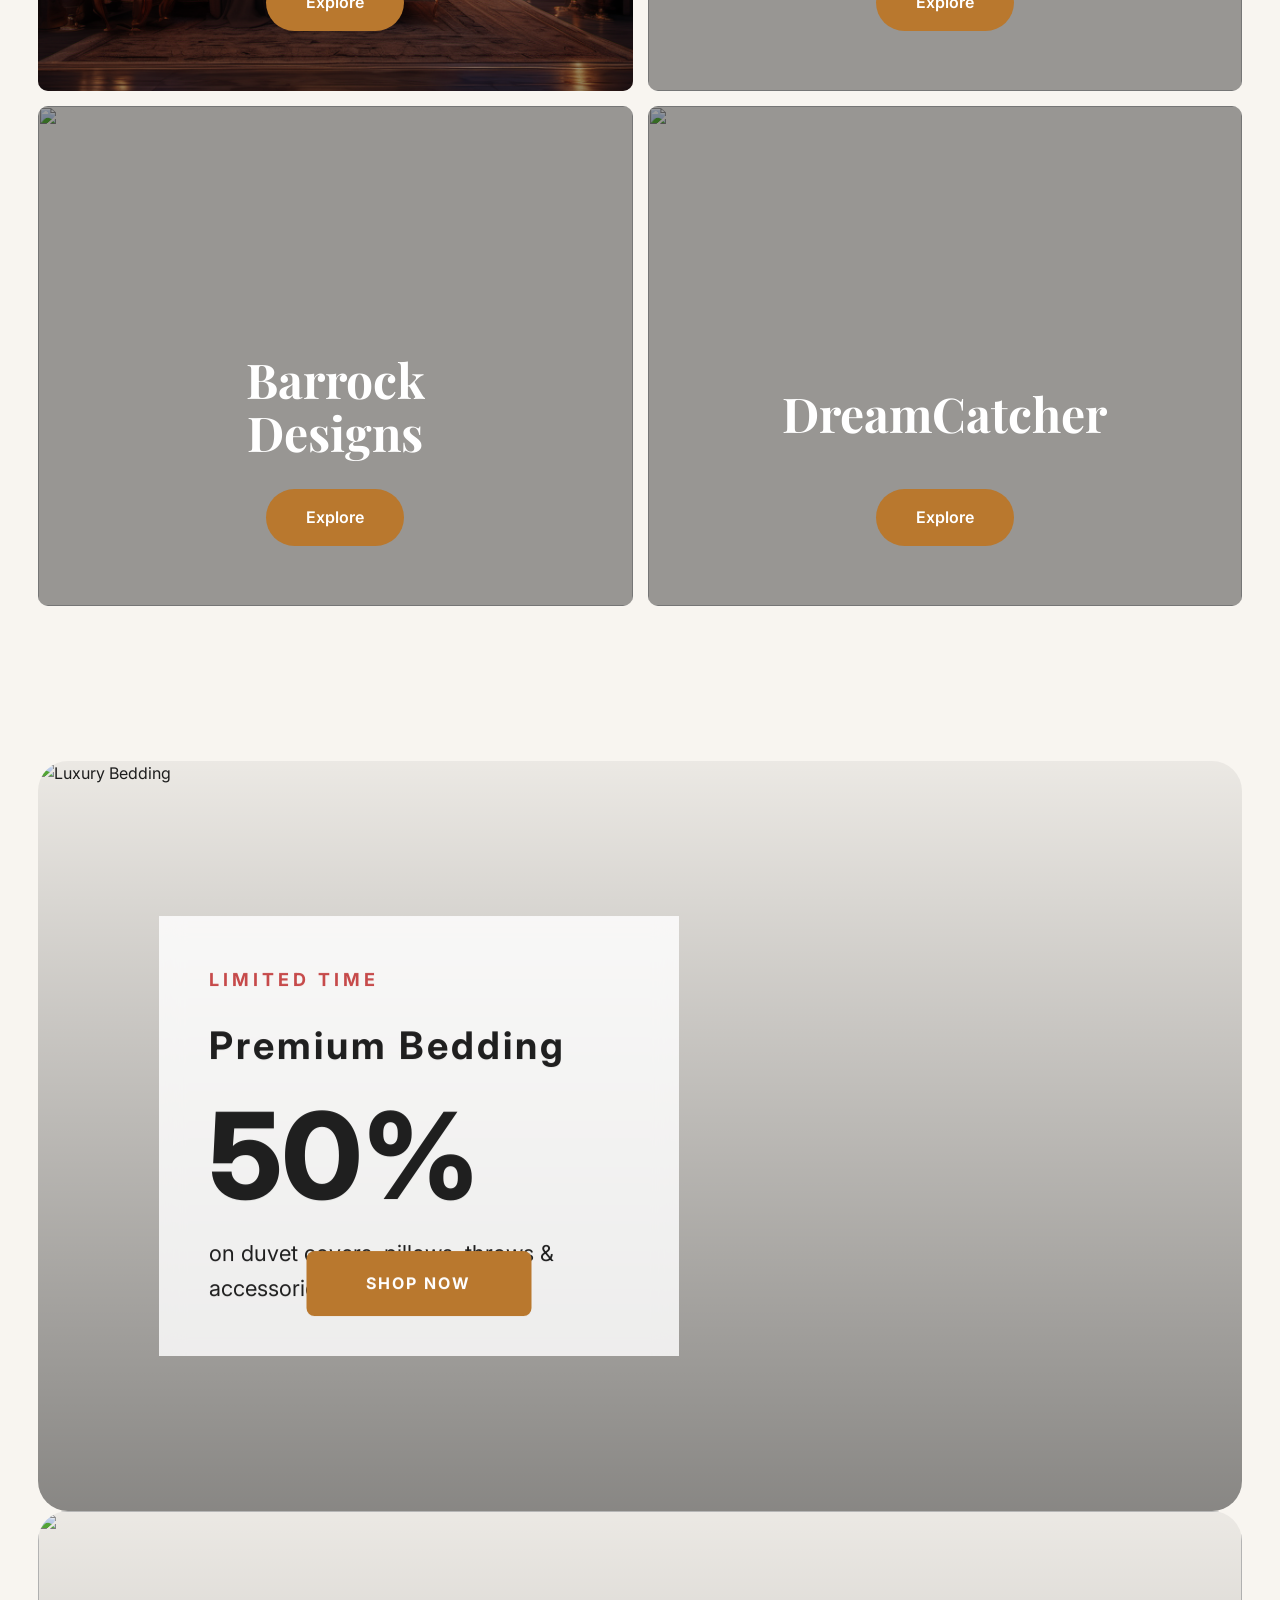
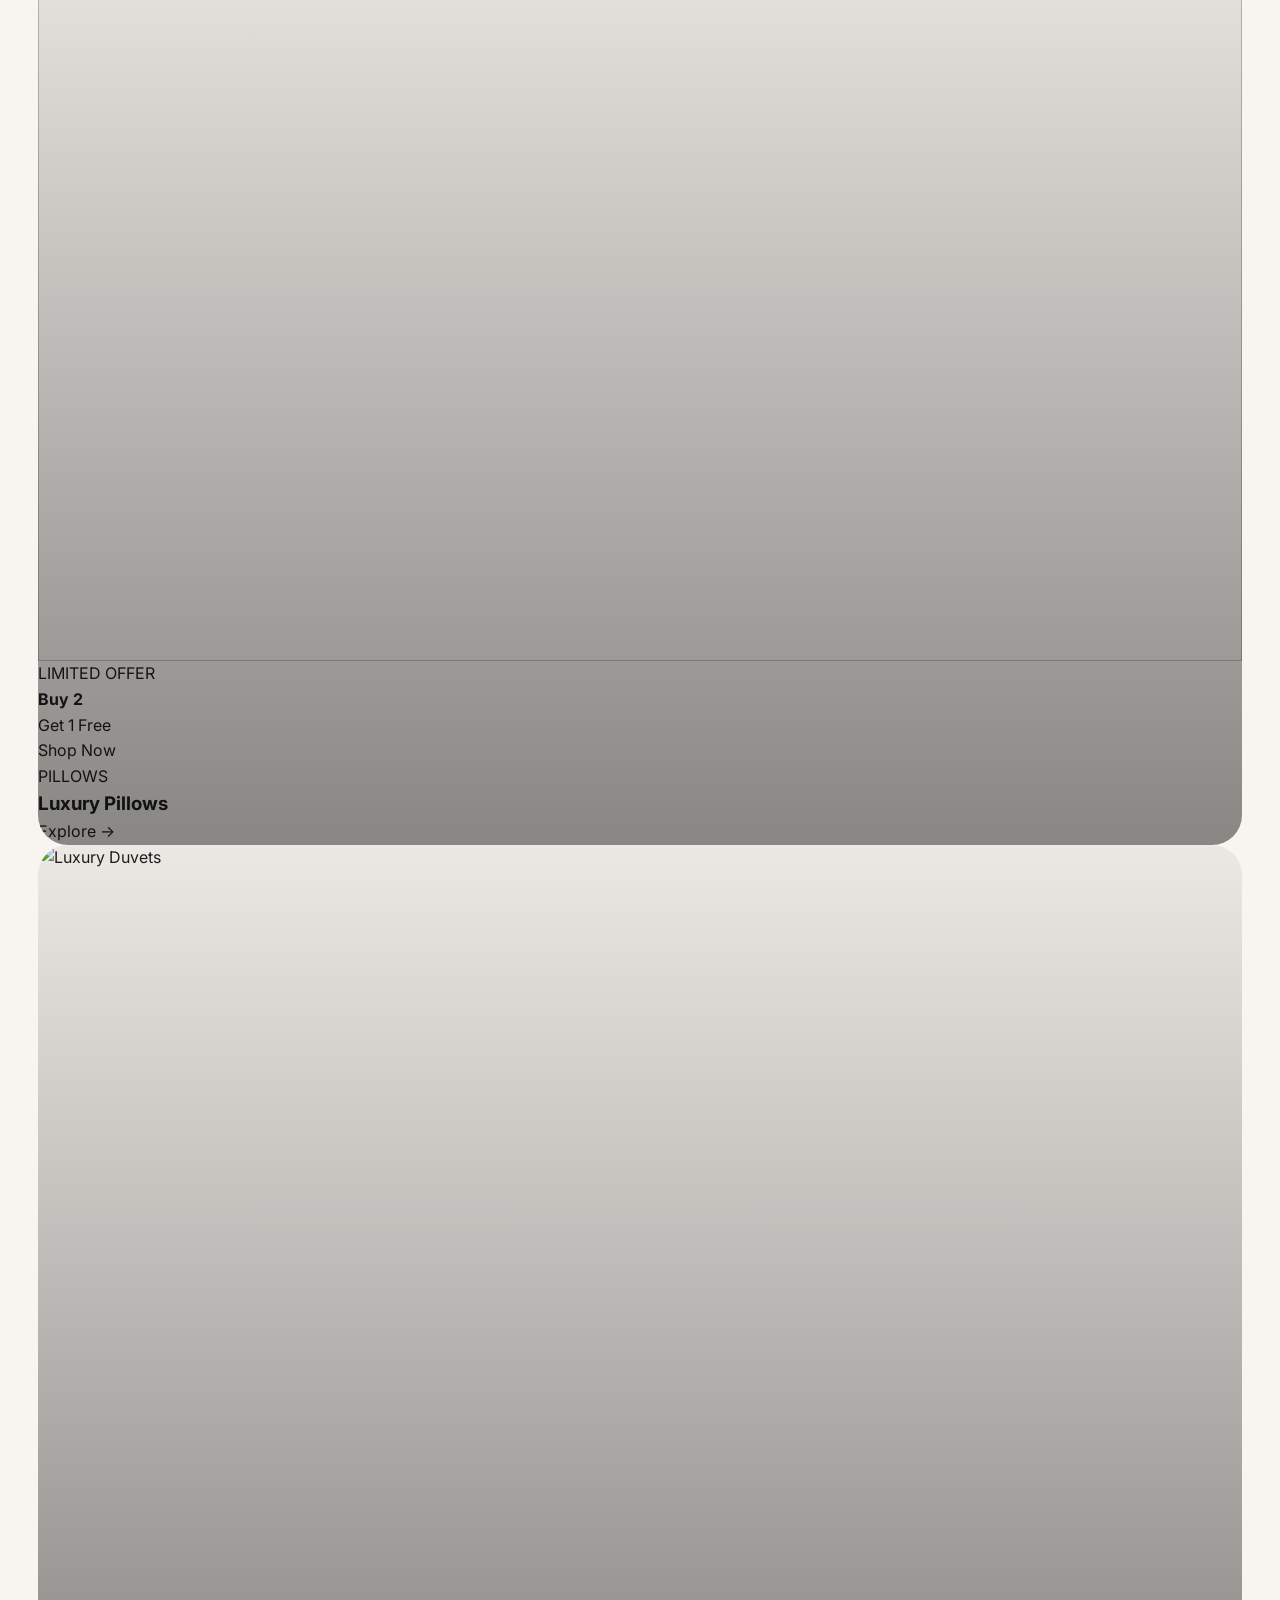
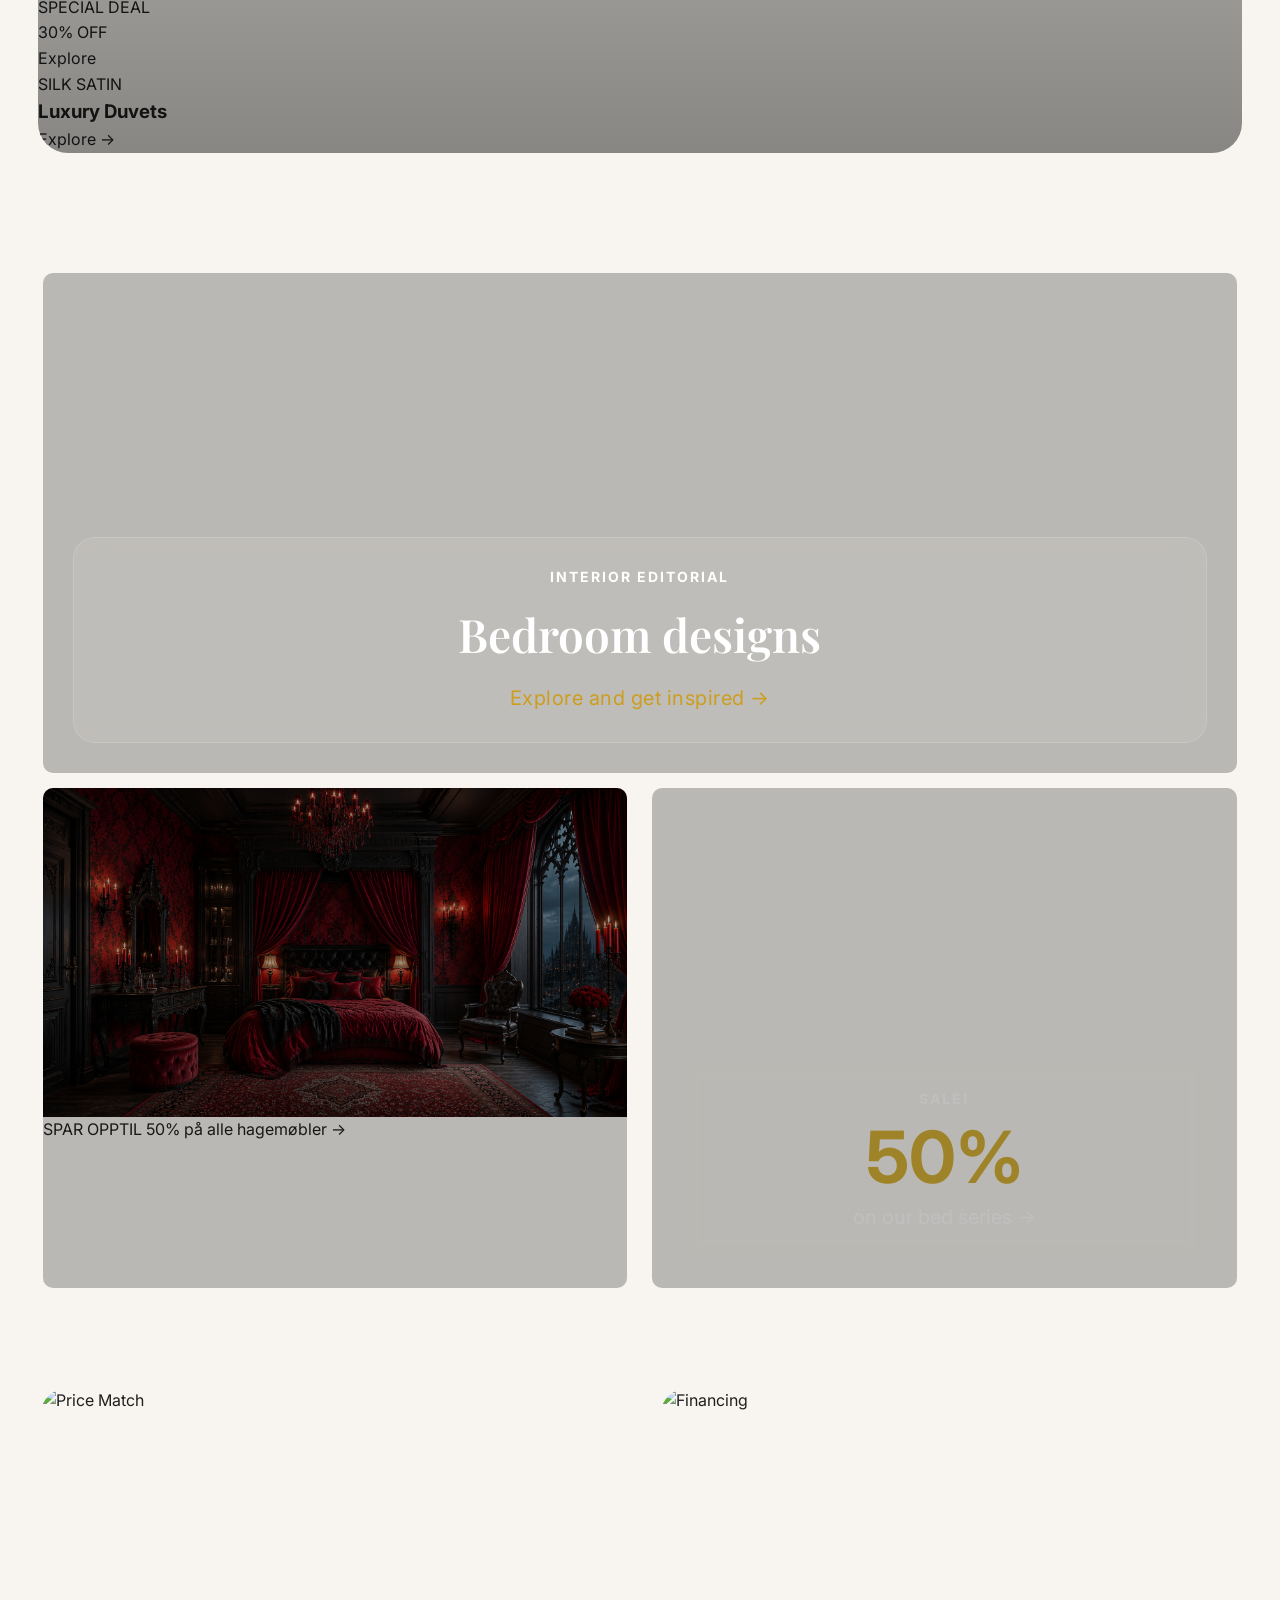
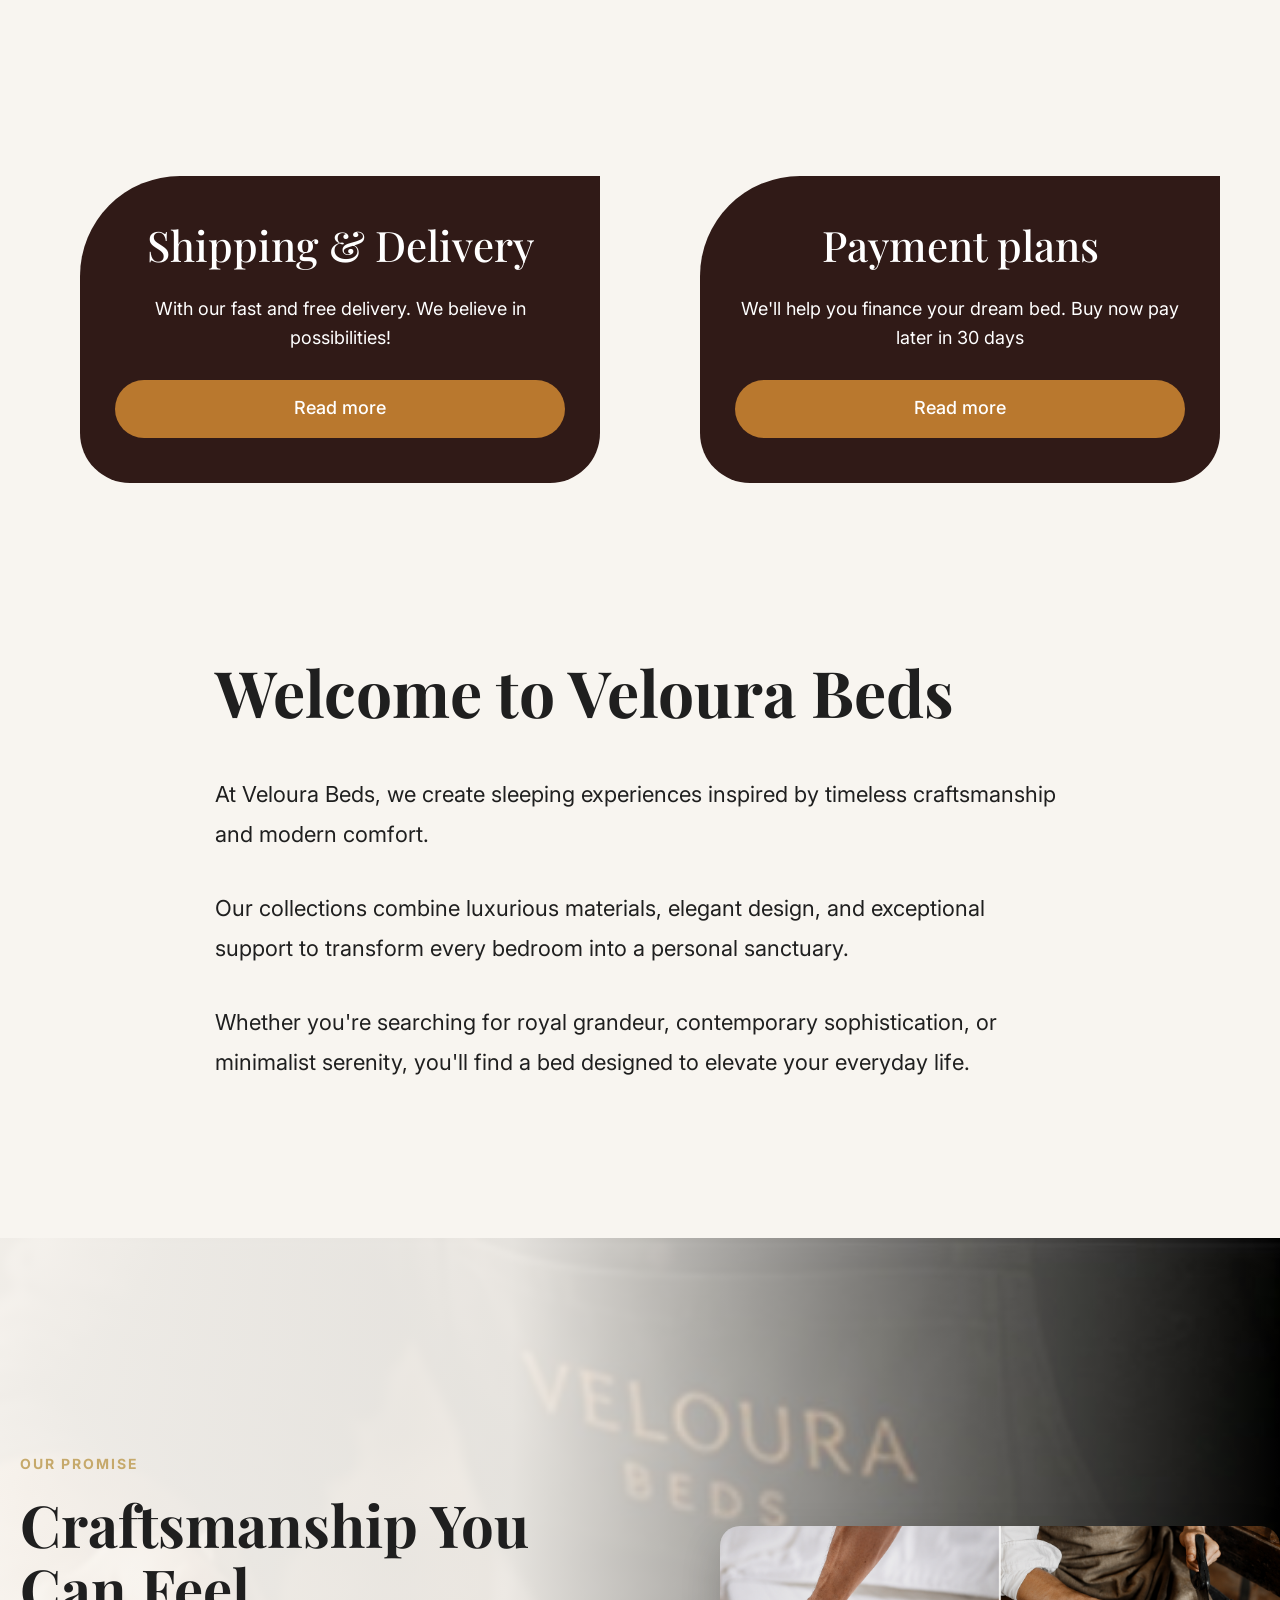
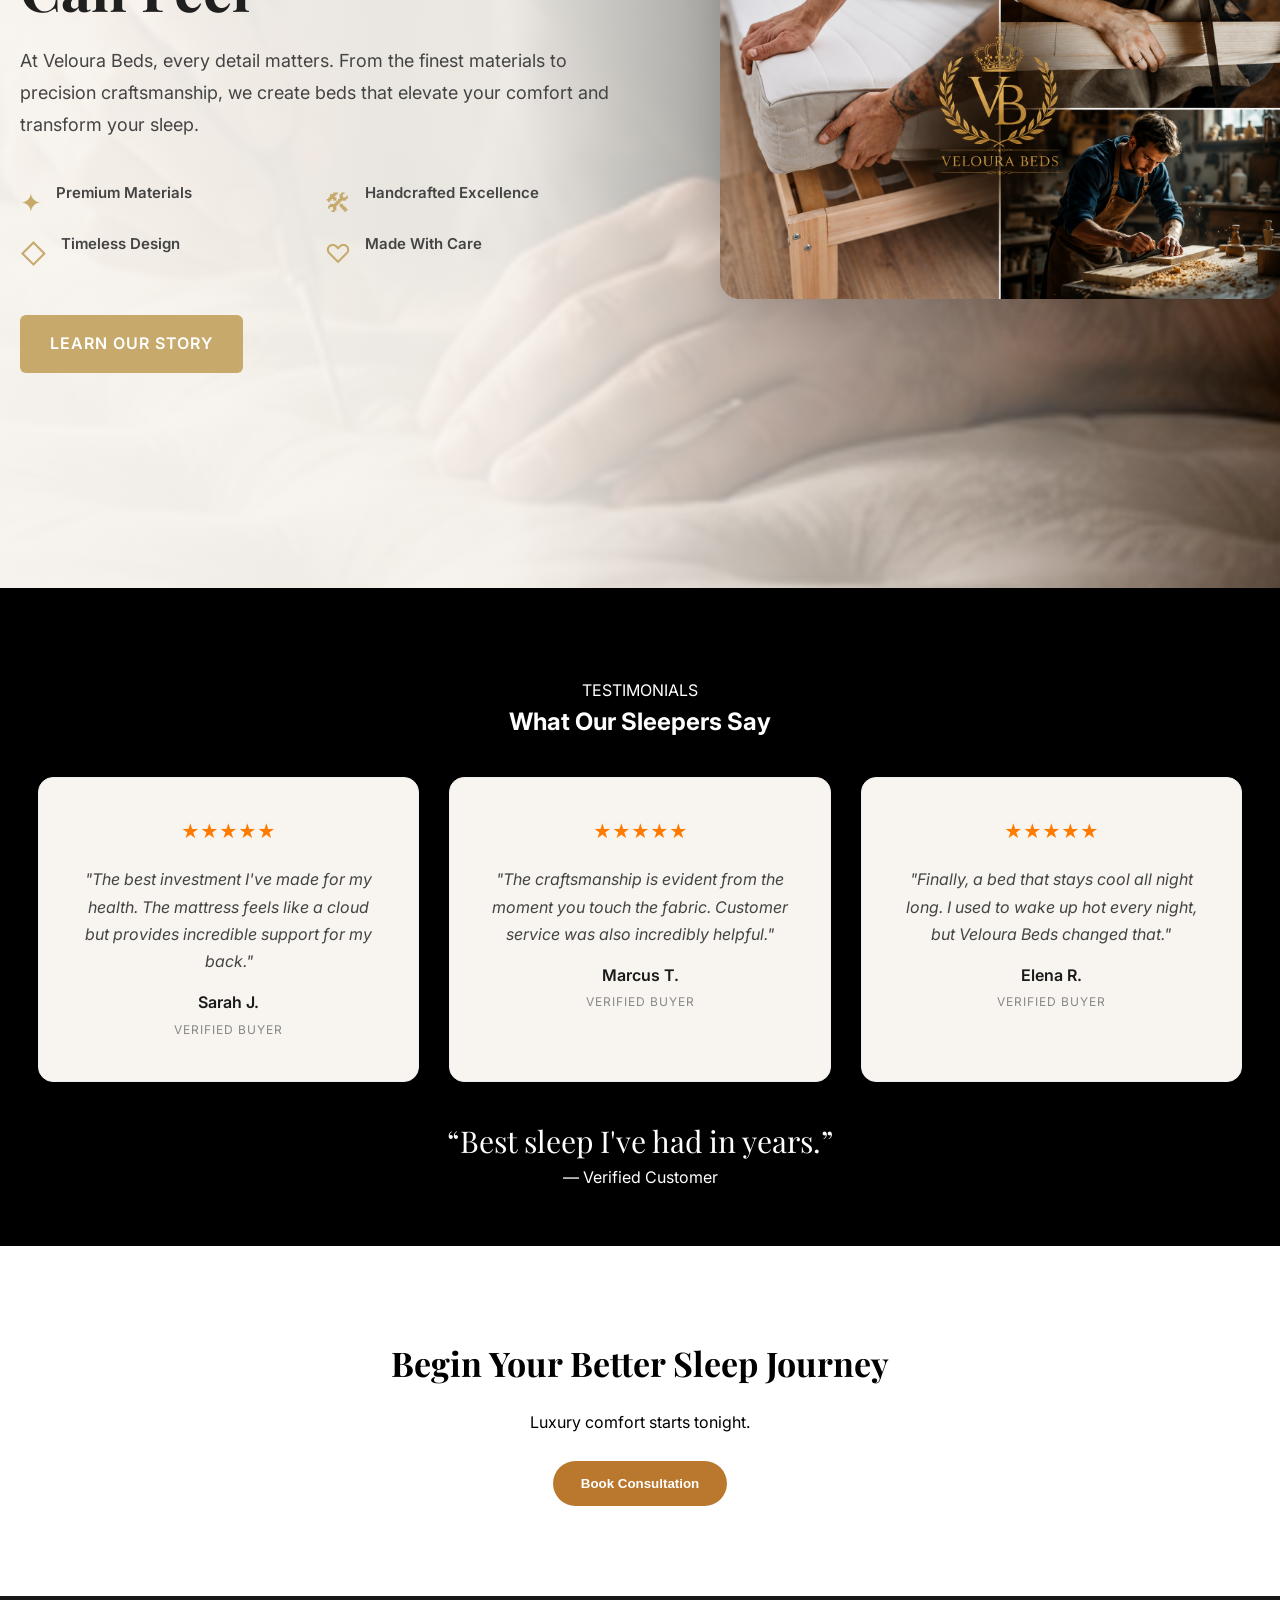
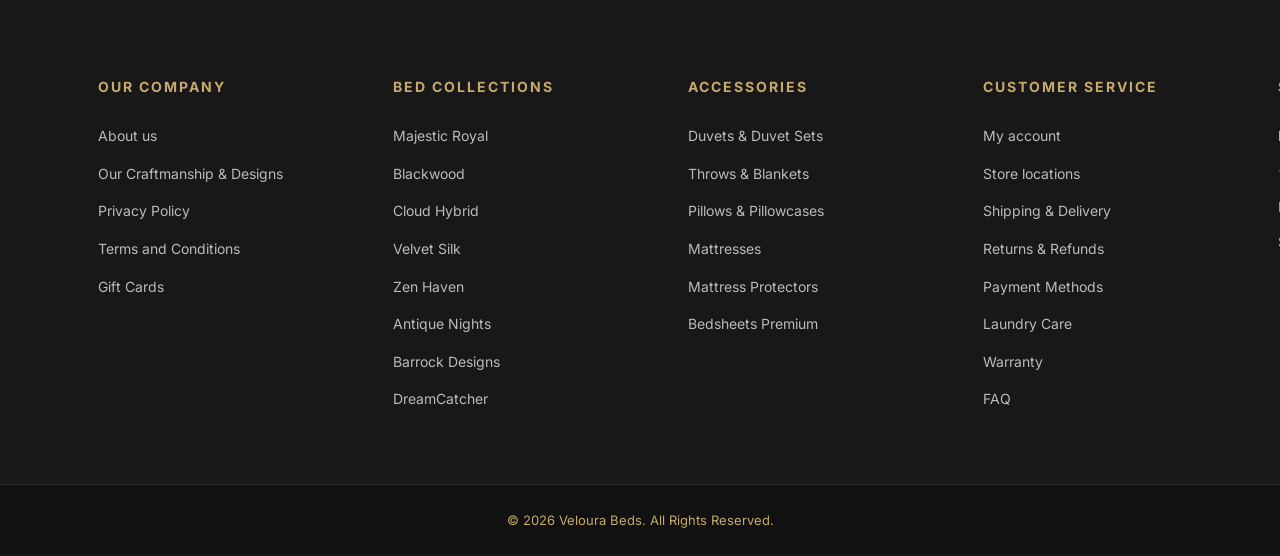
==== commit 7bea0523: "Update index.html" ====
--- a/index.html
+++ b/index.html
@@ -258,6 +258,284 @@
         </div>
 </section>
 
+<!-- ========================
+PRODUCTION BOX 2
+======================== -->
+    
+<section class="products reveal" id="products">
+<div class="container">
+
+<div class="title">
+    <div class="title-text">
+         <h2>Bestsellers</h2>
+         <p>Bestsellers from the series</p>
+    </div>
+</div>
+
+<!-- <div class="brand-grid"> -->
+    
+<div class="brand-slider-wrapper">
+        <button class="brand-arrow prev">❮</button>
+    <div class="brand-slider">
+
+<!-- Brand Cards -->
+
+        <a href="majestic_royal.html" class="brand-card">
+            <img src="folder/ChatGPT Image Jun 3, 2026, 09_06_15 PM copy.png" alt="Royalty style beds">
+            <span>Majestic Royal || The King's Man</span>
+        </a>
+
+         <a href="majestic_royal.html" class="brand-card">
+            <img src="folder/ChatGPT Image Jun 3, 2026, 09_39_33 PM.png" alt="Royalty style beds">
+            <span>Majestic Royal || The Queen's Peas</span>
+        </a>
+
+        <a href="#" class="brand-card">
+            <img src="folder/ChatGPT Image Jun 21, 2026, 09_51_49 AM.png" alt="Asian style beds">
+            <span>Zen Haven || Omh</span>
+        </a>
+
+            <a href="#" class="brand-card">
+            <img src="folder/ChatGPT Image Jun 21, 2026, 09_52_03 AM.png" alt="Asian fusion series">
+            <span>Zen Haven || State of Mind</span>
+        </a>
+
+        <a href="#" class="brand-card">
+            <img src="folder/2151176371.jpg" alt="Futurustic Beds">
+            <span>Cloud Hybrid || Above & Beyond</span>
+        </a>
+        
+        <a href="#" class="brand-card">
+            <img src="folder/ChatGPT Image Jun 21, 2026, 10_44_38 AM.png" alt="DreamCatcher series">
+            <span>Cloud Hybrid || SnoozeHub</span>
+        </a>
+
+        <a href="#" class="brand-card">
+            <img src="folder/ChatGPT Image Jun 21, 2026, 05_06_33 PM.png" alt="Gothic Victorian style series">
+            <span>Blackwood || Noctyssa</span>
+        </a>
+
+        <a href="#" class="brand-card">
+            <img src="folder/ChatGPT Image Jun 21, 2026, 05_19_09 PM.png" alt="Gothic Victorian style series">
+            <span>Blackwood || Thaloria</span>
+        </a>
+
+        <a href="#" class="brand-card">
+            <img src="folder/ChatGPT Image Jun 21, 2026, 05_27_11 PM.png" alt="DreamCatcher dreamy bed style">
+            <span>DreamCatcher || Chase the Sun</span>
+        </a>
+
+           <a href="#" class="brand-card">
+            <img src="folder/29887.jpg" alt="DreamCatcher dreamy bed style series">
+            <span>DreamCatcher || Tranquility</span>
+        </a>
+
+        <a href="#" class="brand-card">
+        <img src="folder/ChatGPT Image Jun 21, 2026, 01_33_12 PM.png">
+        <span>Antique Nights || Indra</span>
+    </a>
+
+    <a href="#" class="brand-card">
+            <img src="folder/ChatGPT Image Jun 21, 2026, 09_20_28 AM.png" alt="Antique Nights series">
+            <span>Antique Nights || Arabia</span>
+        </a>
+
+    <a href="#" class="brand-card">
+        <img src="folder/ChatGPT Image Jun 21, 2026, 10_01_47 AM.png">
+        <span>Velvet Silk || Night of Satin</span>
+    </a>
+
+    <a href="#" class="brand-card">
+        <img src="folder/ChatGPT Image Jun 21, 2026, 06_50_51 PM.png">
+        <span>Velvet Silk || Smooth as Silk</span>
+    </a>
+
+    <a href="#" class="brand-card">
+            <img src="folder/ChatGPT Image Jun 21, 2026, 06_00_32 PM.png" alt="Barrock minimalistic bed Design series">
+            <span>Barrock Designs || Pegion</span>
+        </a>
+
+    <a href="#" class="brand-card">
+            <img src="folder/ChatGPT Image Jun 21, 2026, 06_45_07 PM.png" alt="Barrock minimalistic bed Design series">
+            <span>Barrock Designs || Solveg</span>
+        </a>
+</div>
+    <button class="brand-arrow next">❯</button>
+</div>
+</section>
+
+<!-- ========================
+PRODUCTION BOX 1
+======================== -->
+
+<section class="promo-section" id="collections">
+
+    <div class="promo-card">
+        <img src="folder/2150754887.jpg" alt="Majestic Royal Beds">
+        <div class="promo-overlay">
+            <h3>Majestic Royal</h3>
+            <a href="majestic_royal.html" class="promo-btn">Explore</a>
+        </div>
+    </div>
+
+    <div class="promo-card">
+         <img src="folder/ChatGPT Image Jun 21, 2026, 06_31_23 PM.png" alt="Blackwood Gothic Victorian Bed series">
+        <div class="promo-overlay">
+            <h3>Blackwood</h3>
+            <a href="#" class="promo-btn">Explore</a>
+        </div>
+    </div>
+
+    <div class="promo-card">
+        <img src="folder/ChatGPT Image May 8, 2026, 06_52_47 AM.png" alt="Futuristic double beds">
+        <div class="promo-overlay">
+            <h3>Cloud Hybrid</h3>
+            <a href="#" class="promo-btn">Explore</a>
+        </div>
+    </div>
+
+    <div class="promo-card">
+        <img src="folder/ChatGPT Image Jun 21, 2026, 04_41_01 PM.png" alt="Asian style bedding designs">
+        <div class="promo-overlay">
+            <h3>Zen Haven</h3>
+            <a href="#" class="promo-btn">Explore</a>
+        </div>
+    </div>
+
+    <div class="promo-card">
+        <img src="folder/sumojp-ai-generated-8698112_1280.png" alt="">
+        <div class="promo-overlay">
+            <h3>Antique Nights</h3>
+            <a href="#" class="promo-btn">Explore</a>
+        </div>
+    </div>
+
+    <div class="promo-card">
+        <img src="folder/ChatGPT Image Jun 21, 2026, 07_04_21 PM.png" alt="">
+        <div class="promo-overlay">
+            <h3>Velvet Silk</h3>
+            <a href="#" class="promo-btn">Explore</a>
+        </div>
+    </div>
+
+    <div class="promo-card">
+        <img src="folder/ChatGPT Image Jun 21, 2026, 06_25_49 PM.png" alt="">
+        <div class="promo-overlay">
+            <h3>Barrock Designs</h3>
+            <a href="#" class="promo-btn">Explore</a>
+        </div>
+    </div>
+
+    <div class="promo-card">
+        <img src="folder/ai-generated-modern-bedroom-with-sunset-view-and-tranquil-design-free-photo.jpg" alt="">
+        <div class="promo-overlay">
+            <h3>DreamCatcher</h3>
+            <a href="#" class="promo-btn">Explore</a>
+        </div>
+    </div>
+
+</section>
+
+    
+
+<!-- ========================
+SALE PRODUCT BANNER COLLAGE
+======================== -->
+
+<section class="accessory-banner" id="sale">
+    <div class="container">
+        <div class="sale-grid">
+
+                    <!-- LARGE CARD -->
+
+                    <div class="banner-image banner-large">
+                            <img src="folder/pexels-anntarazevich-5629138.jpg" alt="Luxury Bedding">
+                        <div class="banner-offer">
+                                    <span class="offer-tag">
+                                        LIMITED TIME
+                                    </span>
+                                    <h3>Premium Bedding</h3>
+                                <div class="offer-percent">
+                                        50%
+                                </div>
+                                <p>
+                                    on duvet covers, pillows,
+                                    throws & accessories
+                                </p>
+                                <a href="#" class="banner-btn">
+                                    SHOP NOW
+                                </a>
+                        </div>
+                    </div>
+
+                    <!-- TOP RIGHT -->
+
+            <div class="banner-image banner-small">
+            <img src="folder/StockCake-Luxurious_Pillow_Collection-1540977-medium.jpg">
+
+            <!-- Glass Offer Card -->
+
+        <div class="mini-banner-offer">
+                <span class="mini-tag">
+                    LIMITED OFFER
+                </span>
+                <h4>
+                    Buy 2
+                </h4>
+                <div class="mini-percent">
+                    Get 1 Free
+                </div>
+                <a href="#" class="mini-btn">
+                    Shop Now
+                </a>
+        </div>
+
+    <!-- Bottom Content -->
+
+        <div class="small-banner-content">
+                <span>PILLOWS</span>
+                <h3>Luxury Pillows</h3>
+                <a href="#">
+                    Explore →
+                </a>
+        </div>
+</div>
+                    <!-- BOTTOM RIGHT -->
+
+                     <div class="banner-image banner-small">
+    <img src="folder/vecteezy_softness-and-elegance-old-fashioned-textiles-pile-high_32946706.jpg" alt="Luxury Duvets">
+
+    <!-- Glass Offer Card -->
+
+    <div class="mini-banner-offer">
+        <span class="mini-tag">
+            SPECIAL DEAL
+        </span>
+        <div class="mini-percent">
+            30% OFF
+        </div>
+        <a href="#" class="mini-btn">
+            Explore
+        </a>
+    </div>
+
+    <!-- Bottom Content -->
+
+    <div class="small-banner-content">
+        <span>SILK SATIN</span>
+        <h3>Luxury Duvets</h3>
+        <a href="#">
+            Explore →
+        </a>
+    </div>
+</div>
+            </div>
+        </div>
+    </div>
+</section>
+
+
+
 <!-- ====================================
 INTERIOR EDITORIAL - THE INSPIRATION 
 ======================================= -->
@@ -275,323 +553,37 @@
             </div>
         </a>
 
+            <a href="#" class="campaign-card">
+                <img src="folder/thedigitalartist-ai-generated-9145784_1920.jpg" alt="">
+                <div class="sale-banner">
+            <span class="sale-label">
+                SALE!
+            </span>
+            <h3 class="sale-percent">
+                50%
+            </h3>
+            <p class="sale-text">
+                on our bed series →
+            </p>
+        </div>
+            </a>
+
     <a href="#" class="campaign-card">
-        <img src="folder/thedigitalartist-ai-generated-9145784_1920.jpg" alt="">
-        <div class="sale-banner">
-    <span class="sale-label">
-        SALE!
-    </span>
-    <h3 class="sale-percent">
-        50%
-    </h3>
-    <p class="sale-text">
-        on our bed series →
-    </p>
-</div>
+            <img src="folder/ChatGPT Image Jun 21, 2026, 04_44_17 PM.png" alt="">
+       <div class="inspire-banner">
+        <span class="sale-label">
+            INTERIOR EDITORIAL
+        </span>
+        <h3 class="inspire-title">
+            Bedroom designs
+        </h3>
+        <p class="inspire-text">
+            Explore and get inspired →
+        </p>
+    </div>
     </a>
 
-<a href="#" class="campaign-card">
-        <img src="folder/ChatGPT Image Jun 21, 2026, 04_44_17 PM.png" alt="">
-   <div class="inspire-banner">
-    <span class="sale-label">
-        INTERIOR EDITORIAL
-    </span>
-    <h3 class="inspire-title">
-        Bedroom designs
-    </h3>
-    <p class="inspire-text">
-        Explore and get inspired →
-    </p>
-</div>
-</a>
-
 </section>
-
-<!-- ========================
-PRODUCTION BOX 1
-======================== -->
-
-<div class="container">
-    <div class="title">
-            <div class="title-text">
-                <h2>Our collections</h2>
-                <p>Discover limited-time savings</p>
-            </div>
-        </div>
-</div>
-
-<section class="promo-section" id="collections">
-
-    <div class="promo-card">
-        <img src="folder/2150754887.jpg" alt="Majestic Royal Beds">
-        <div class="promo-overlay">
-            <h3>Majestic Royal</h3>
-            <a href="majestic_royal.html" class="promo-btn">Explore</a>
-        </div>
-    </div>
-
-    <div class="promo-card">
-         <img src="folder/ChatGPT Image Jun 21, 2026, 06_31_23 PM.png" alt="Blackwood Gothic Victorian Bed series">
-        <div class="promo-overlay">
-            <h3>Blackwood</h3>
-            <a href="#" class="promo-btn">Explore</a>
-        </div>
-    </div>
-
-    <div class="promo-card">
-        <img src="folder/ChatGPT Image May 8, 2026, 06_52_47 AM.png" alt="Futuristic double beds">
-        <div class="promo-overlay">
-            <h3>Cloud Hybrid</h3>
-            <a href="#" class="promo-btn">Explore</a>
-        </div>
-    </div>
-
-    <div class="promo-card">
-        <img src="folder/ChatGPT Image Jun 21, 2026, 04_41_01 PM.png" alt="Asian style bedding designs">
-        <div class="promo-overlay">
-            <h3>Zen Haven</h3>
-            <a href="#" class="promo-btn">Explore</a>
-        </div>
-    </div>
-
-    <div class="promo-card">
-        <img src="folder/sumojp-ai-generated-8698112_1280.png" alt="">
-        <div class="promo-overlay">
-            <h3>Antique Nights</h3>
-            <a href="#" class="promo-btn">Explore</a>
-        </div>
-    </div>
-
-    <div class="promo-card">
-        <img src="folder/ChatGPT Image Jun 21, 2026, 07_04_21 PM.png" alt="">
-        <div class="promo-overlay">
-            <h3>Velvet Silk</h3>
-            <a href="#" class="promo-btn">Explore</a>
-        </div>
-    </div>
-
-    <div class="promo-card">
-        <img src="folder/ChatGPT Image Jun 21, 2026, 06_25_49 PM.png" alt="">
-        <div class="promo-overlay">
-            <h3>Barrock Designs</h3>
-            <a href="#" class="promo-btn">Explore</a>
-        </div>
-    </div>
-
-    <div class="promo-card">
-        <img src="folder/ai-generated-modern-bedroom-with-sunset-view-and-tranquil-design-free-photo.jpg" alt="">
-        <div class="promo-overlay">
-            <h3>DreamCatcher</h3>
-            <a href="#" class="promo-btn">Explore</a>
-        </div>
-    </div>
-
-</section>
-
-<!-- ========================
-PRODUCTION BOX 2
-======================== -->
-    
-<section class="products reveal" id="products">
-<div class="container">
-
-<div class="title">
-    <div class="title-text">
-         <h2>Bestsellers</h2>
-         <p>Bestsellers from the series</p>
-    </div>
-</div>
-
-<!-- <div class="brand-grid"> -->
-    
-<div class="brand-slider-wrapper">
-        <button class="brand-arrow prev">❮</button>
-    <div class="brand-slider">
-
-<!-- Brand Cards -->
-
-        <a href="majestic_royal.html" class="brand-card">
-            <img src="folder/ChatGPT Image Jun 3, 2026, 09_06_15 PM copy.png" alt="Royalty style beds">
-            <span>Majestic Royal || The King's Man</span>
-        </a>
-
-         <a href="majestic_royal.html" class="brand-card">
-            <img src="folder/ChatGPT Image Jun 3, 2026, 09_39_33 PM.png" alt="Royalty style beds">
-            <span>Majestic Royal || The Queen's Peas</span>
-        </a>
-
-        <a href="#" class="brand-card">
-            <img src="folder/ChatGPT Image Jun 21, 2026, 09_51_49 AM.png" alt="Asian style beds">
-            <span>Zen Haven || Omh</span>
-        </a>
-
-            <a href="#" class="brand-card">
-            <img src="folder/ChatGPT Image Jun 21, 2026, 09_52_03 AM.png" alt="Asian fusion series">
-            <span>Zen Haven || State of Mind</span>
-        </a>
-
-        <a href="#" class="brand-card">
-            <img src="folder/2151176371.jpg" alt="Futurustic Beds">
-            <span>Cloud Hybrid || Above & Beyond</span>
-        </a>
-        
-        <a href="#" class="brand-card">
-            <img src="folder/ChatGPT Image Jun 21, 2026, 10_44_38 AM.png" alt="DreamCatcher series">
-            <span>Cloud Hybrid || SnoozeHub</span>
-        </a>
-
-        <a href="#" class="brand-card">
-            <img src="folder/ChatGPT Image Jun 21, 2026, 05_06_33 PM.png" alt="Gothic Victorian style series">
-            <span>Blackwood || Noctyssa</span>
-        </a>
-
-        <a href="#" class="brand-card">
-            <img src="folder/ChatGPT Image Jun 21, 2026, 05_19_09 PM.png" alt="Gothic Victorian style series">
-            <span>Blackwood || Thaloria</span>
-        </a>
-
-        <a href="#" class="brand-card">
-            <img src="folder/ChatGPT Image Jun 21, 2026, 05_27_11 PM.png" alt="DreamCatcher dreamy bed style">
-            <span>DreamCatcher || Chase the Sun</span>
-        </a>
-
-           <a href="#" class="brand-card">
-            <img src="folder/29887.jpg" alt="DreamCatcher dreamy bed style series">
-            <span>DreamCatcher || Tranquility</span>
-        </a>
-
-        <a href="#" class="brand-card">
-        <img src="folder/ChatGPT Image Jun 21, 2026, 01_33_12 PM.png">
-        <span>Antique Nights || Indra</span>
-    </a>
-
-    <a href="#" class="brand-card">
-            <img src="folder/ChatGPT Image Jun 21, 2026, 09_20_28 AM.png" alt="Antique Nights series">
-            <span>Antique Nights || Arabia</span>
-        </a>
-
-    <a href="#" class="brand-card">
-        <img src="folder/ChatGPT Image Jun 21, 2026, 10_01_47 AM.png">
-        <span>Velvet Silk || Night of Satin</span>
-    </a>
-
-    <a href="#" class="brand-card">
-        <img src="folder/ChatGPT Image Jun 21, 2026, 06_50_51 PM.png">
-        <span>Velvet Silk || Smooth as Silk</span>
-    </a>
-
-    <a href="#" class="brand-card">
-            <img src="folder/ChatGPT Image Jun 21, 2026, 06_00_32 PM.png" alt="Barrock minimalistic bed Design series">
-            <span>Barrock Designs || Pegion</span>
-        </a>
-
-    <a href="#" class="brand-card">
-            <img src="folder/ChatGPT Image Jun 21, 2026, 06_45_07 PM.png" alt="Barrock minimalistic bed Design series">
-            <span>Barrock Designs || Solveg</span>
-        </a>
-</div>
-    <button class="brand-arrow next">❯</button>
-</div>
-</section>
-
-<!-- ========================
-SALE PRODUCT BANNER COLLAGE
-======================== -->
-
-<section class="accessory-banner" id="sale">
-    <div class="container">
-        <div class="sale-grid">
-
-                    <!-- LARGE CARD -->
-
-                    <div class="banner-image banner-large">
-                        <img src="folder/pexels-anntarazevich-5629138.jpg" alt="Luxury Bedding">
-                        <div class="banner-offer">
-                            <span class="offer-tag">
-                                LIMITED TIME
-                            </span>
-                            <h3>Premium Bedding</h3>
-                            <div class="offer-percent">
-                                50%
-                            </div>
-                            <p>
-                                on duvet covers, pillows,
-                                throws & accessories
-                            </p>
-                            <a href="#" class="banner-btn">
-                                SHOP NOW
-                            </a>
-                        </div>
-                    </div>
-
-                    <!-- TOP RIGHT -->
-
-                  <div class="banner-image banner-small">
-    <img src="folder/StockCake-Luxurious_Pillow_Collection-1540977-medium.jpg">
-
-    <!-- Glass Offer Card -->
-
-    <div class="mini-banner-offer">
-        <span class="mini-tag">
-            LIMITED OFFER
-        </span>
-        <h4>
-            Buy 2
-        </h4>
-        <div class="mini-percent">
-            Get 1 Free
-        </div>
-        <a href="#" class="mini-btn">
-            Shop Now
-        </a>
-    </div>
-
-    <!-- Bottom Content -->
-
-    <div class="small-banner-content">
-        <span>PILLOWS</span>
-        <h3>Luxury Pillows</h3>
-        <a href="#">
-            Explore →
-        </a>
-    </div>
-</div>
-
-                    <!-- BOTTOM RIGHT -->
-
-                     <div class="banner-image banner-small">
-    <img src="folder/vecteezy_softness-and-elegance-old-fashioned-textiles-pile-high_32946706.jpg" alt="Luxury Duvets">
-
-    <!-- Glass Offer Card -->
-
-    <div class="mini-banner-offer">
-        <span class="mini-tag">
-            SPECIAL DEAL
-        </span>
-        <div class="mini-percent">
-            30% OFF
-        </div>
-        <a href="#" class="mini-btn">
-            Explore
-        </a>
-    </div>
-
-    <!-- Bottom Content -->
-
-    <div class="small-banner-content">
-        <span>SILK SATIN</span>
-        <h3>Luxury Duvets</h3>
-        <a href="#">
-            Explore →
-        </a>
-    </div>
-</div>
-
-            </div>
-        </div>
-    </div>
-</section>
-
 
 <!-- ========================
 PRODUCTS FINANCE SOLUTION
